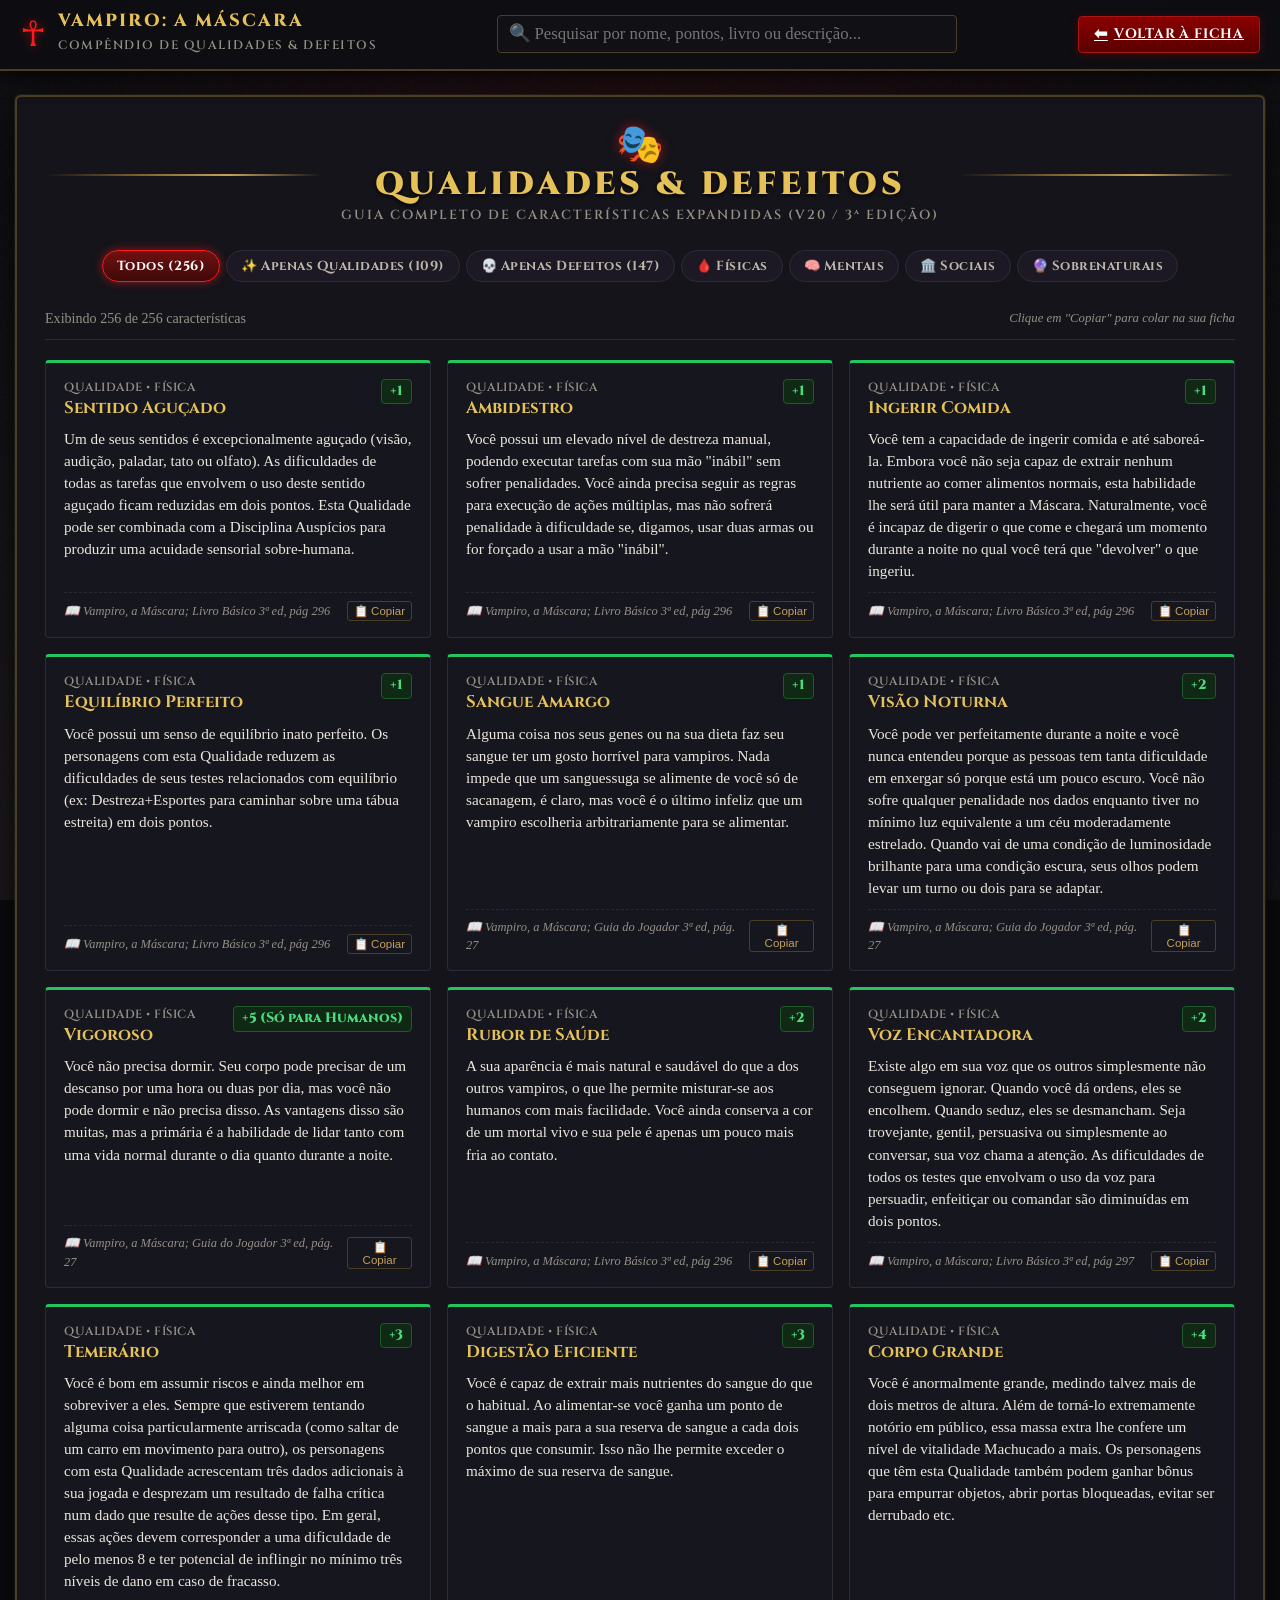
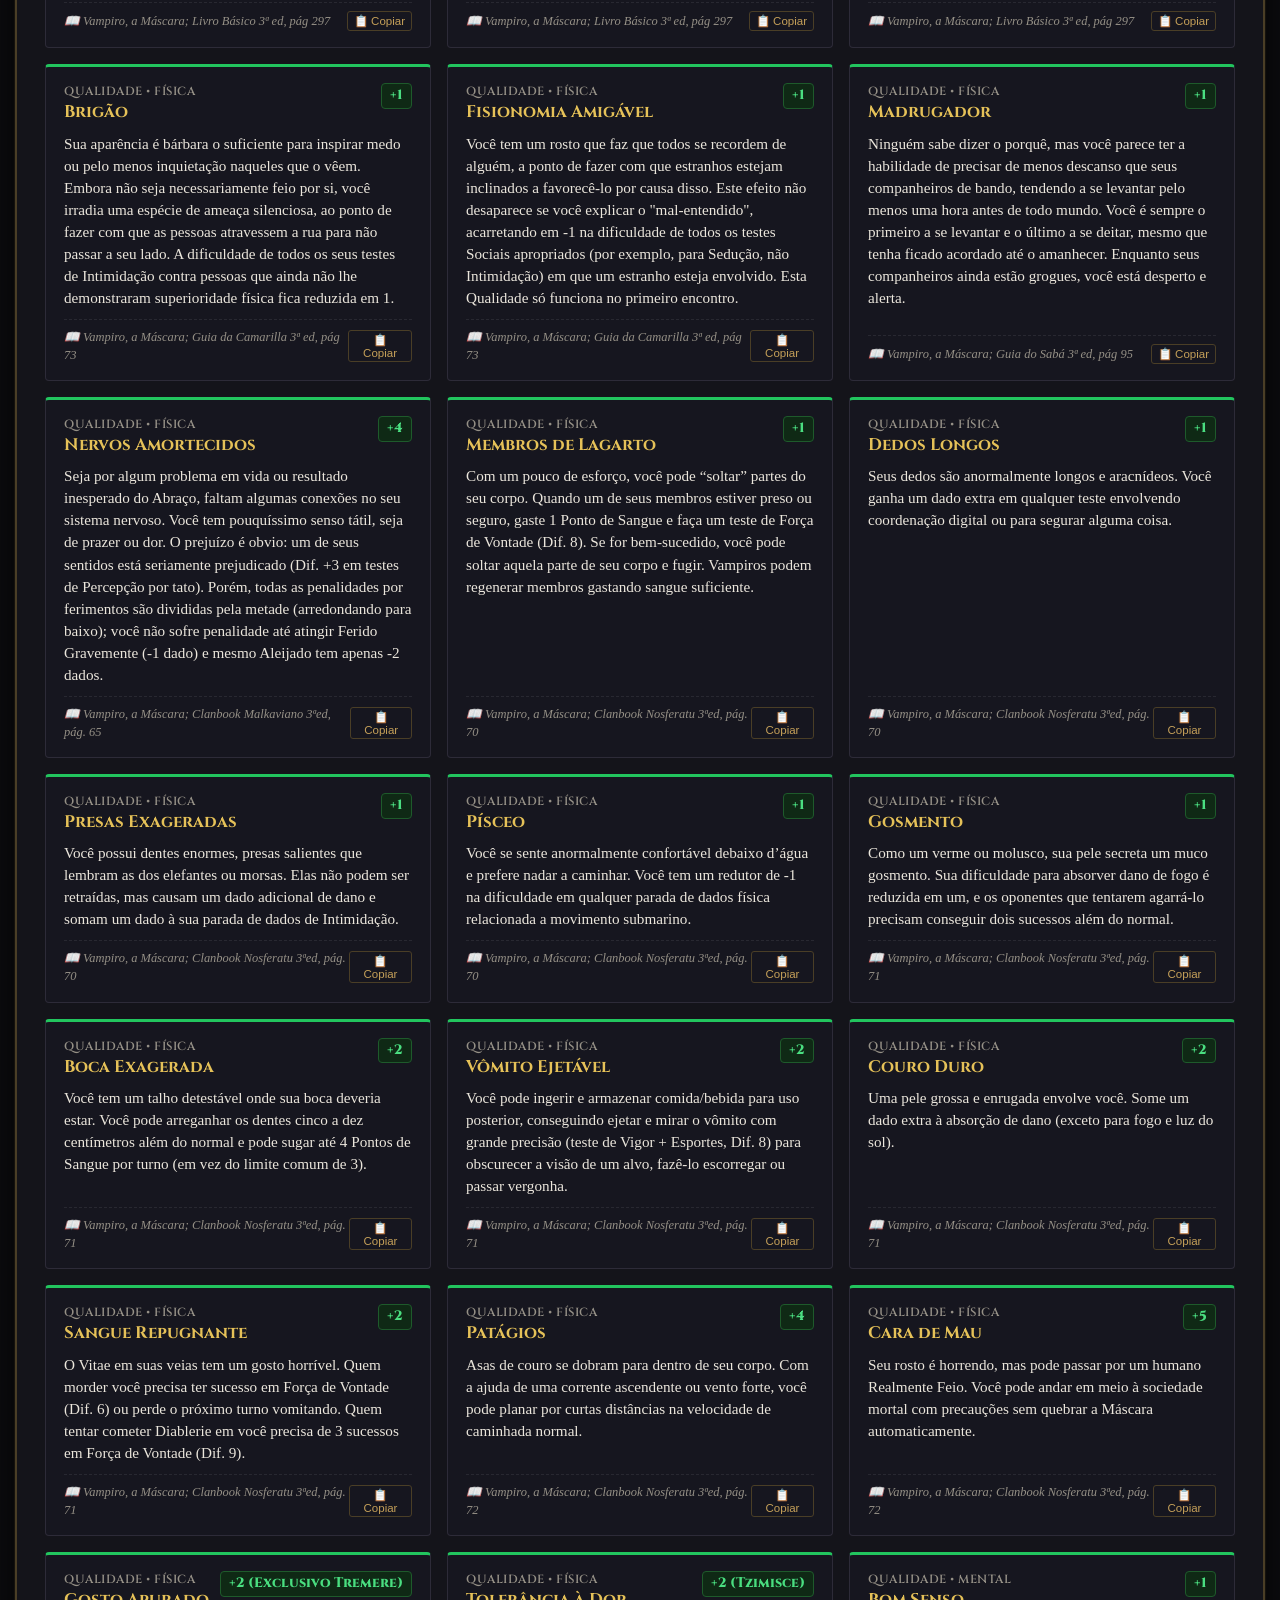
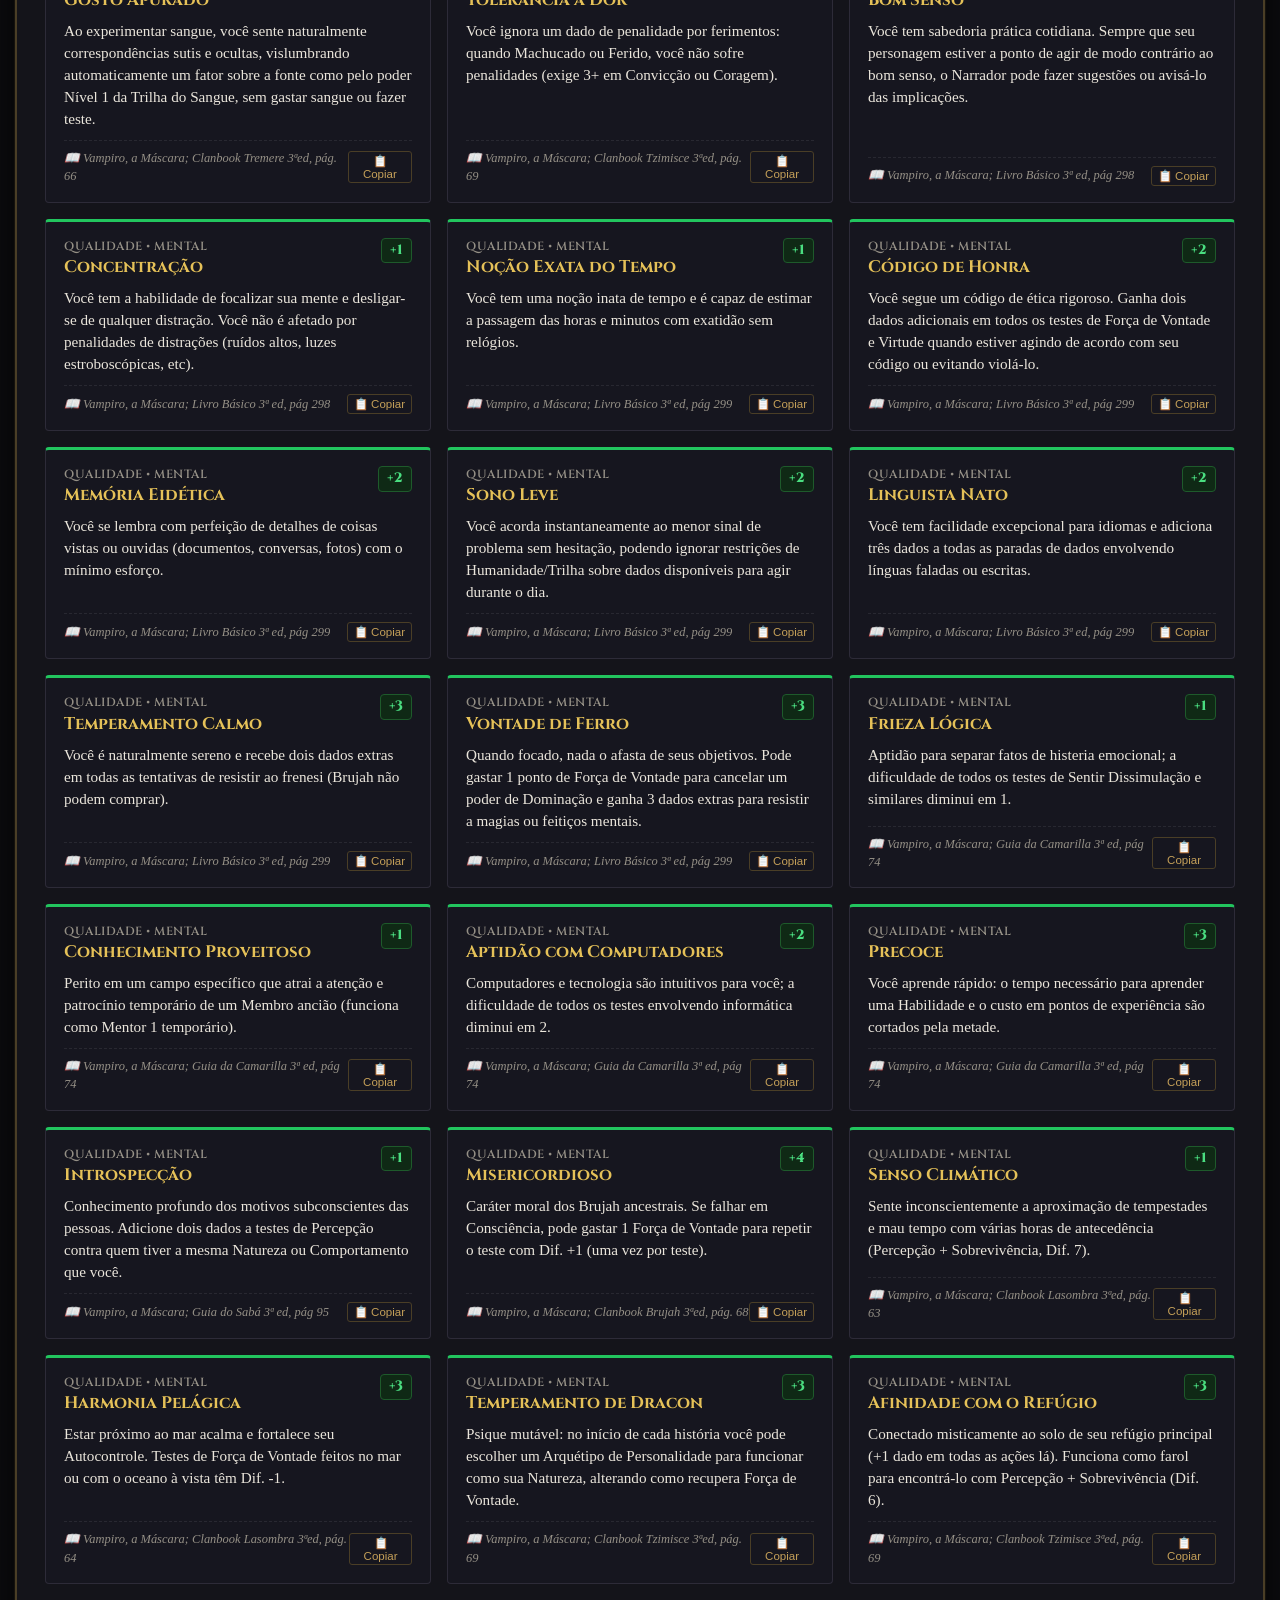
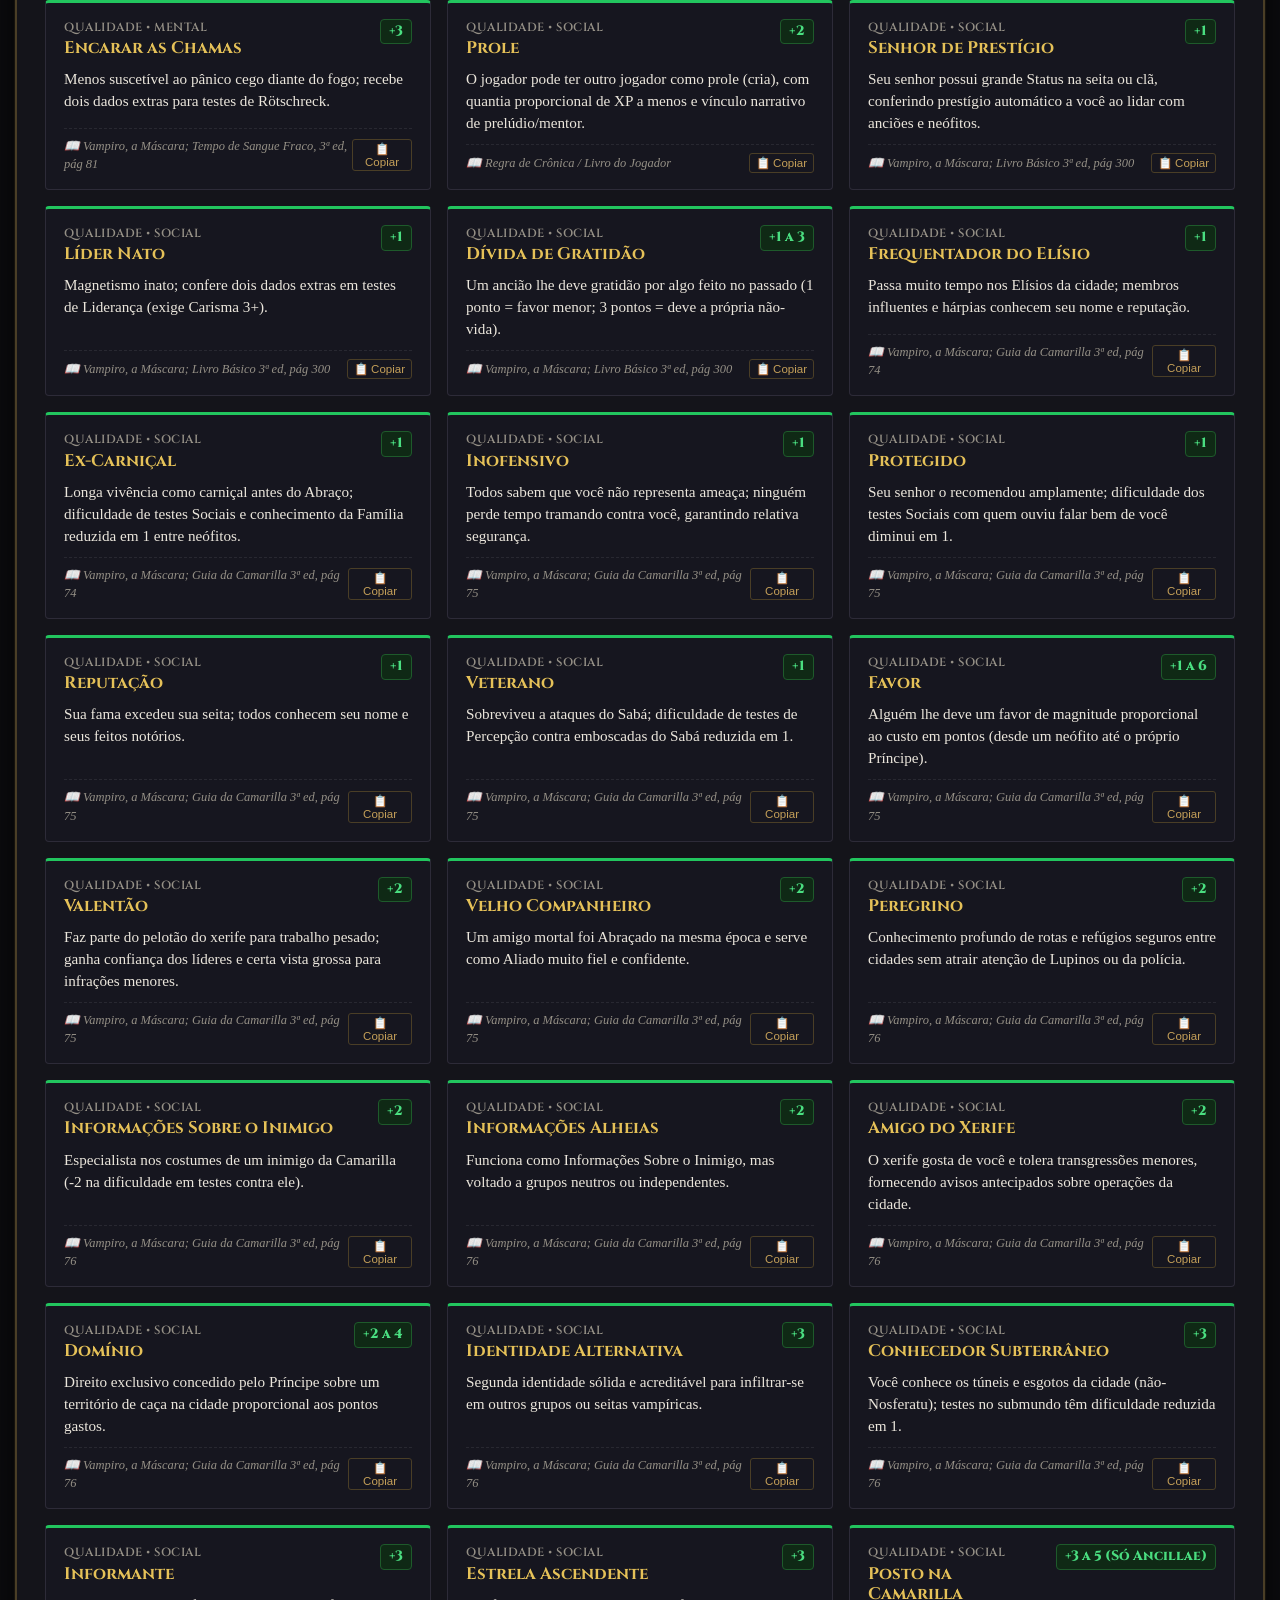
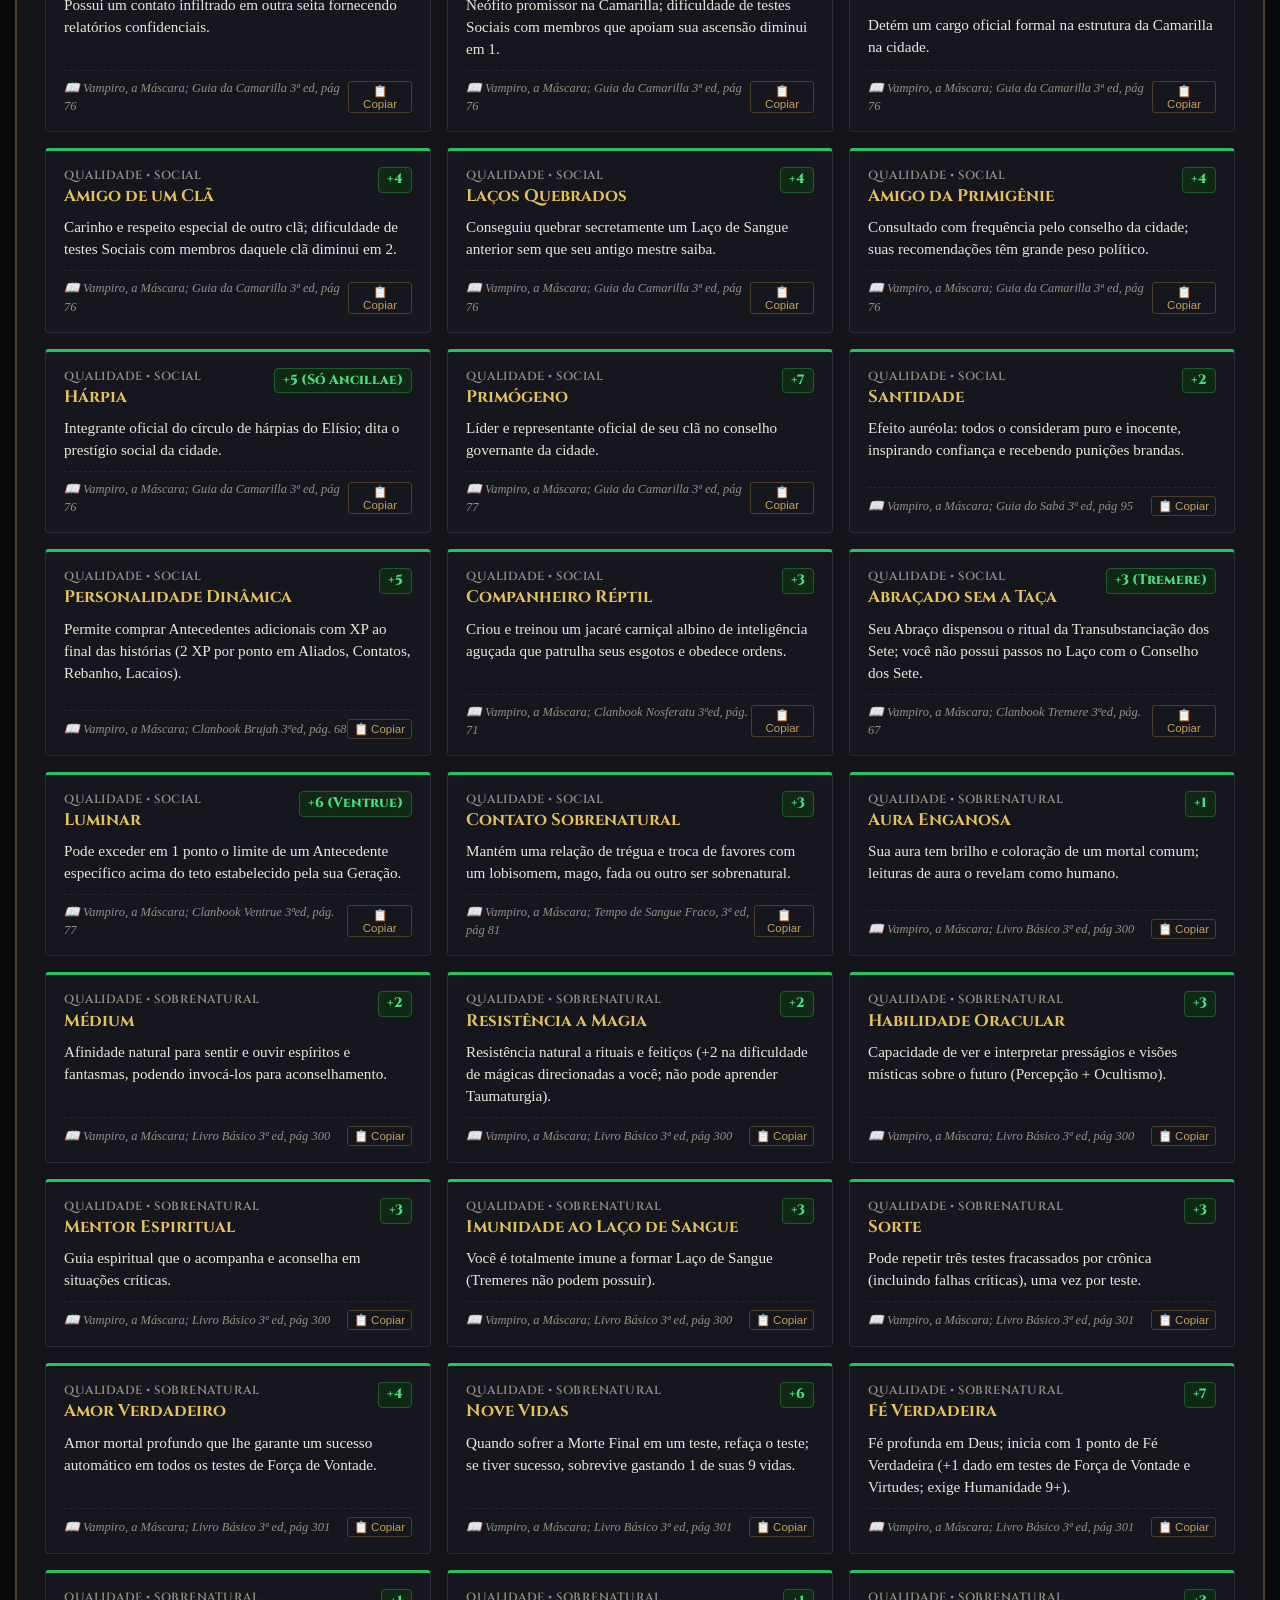
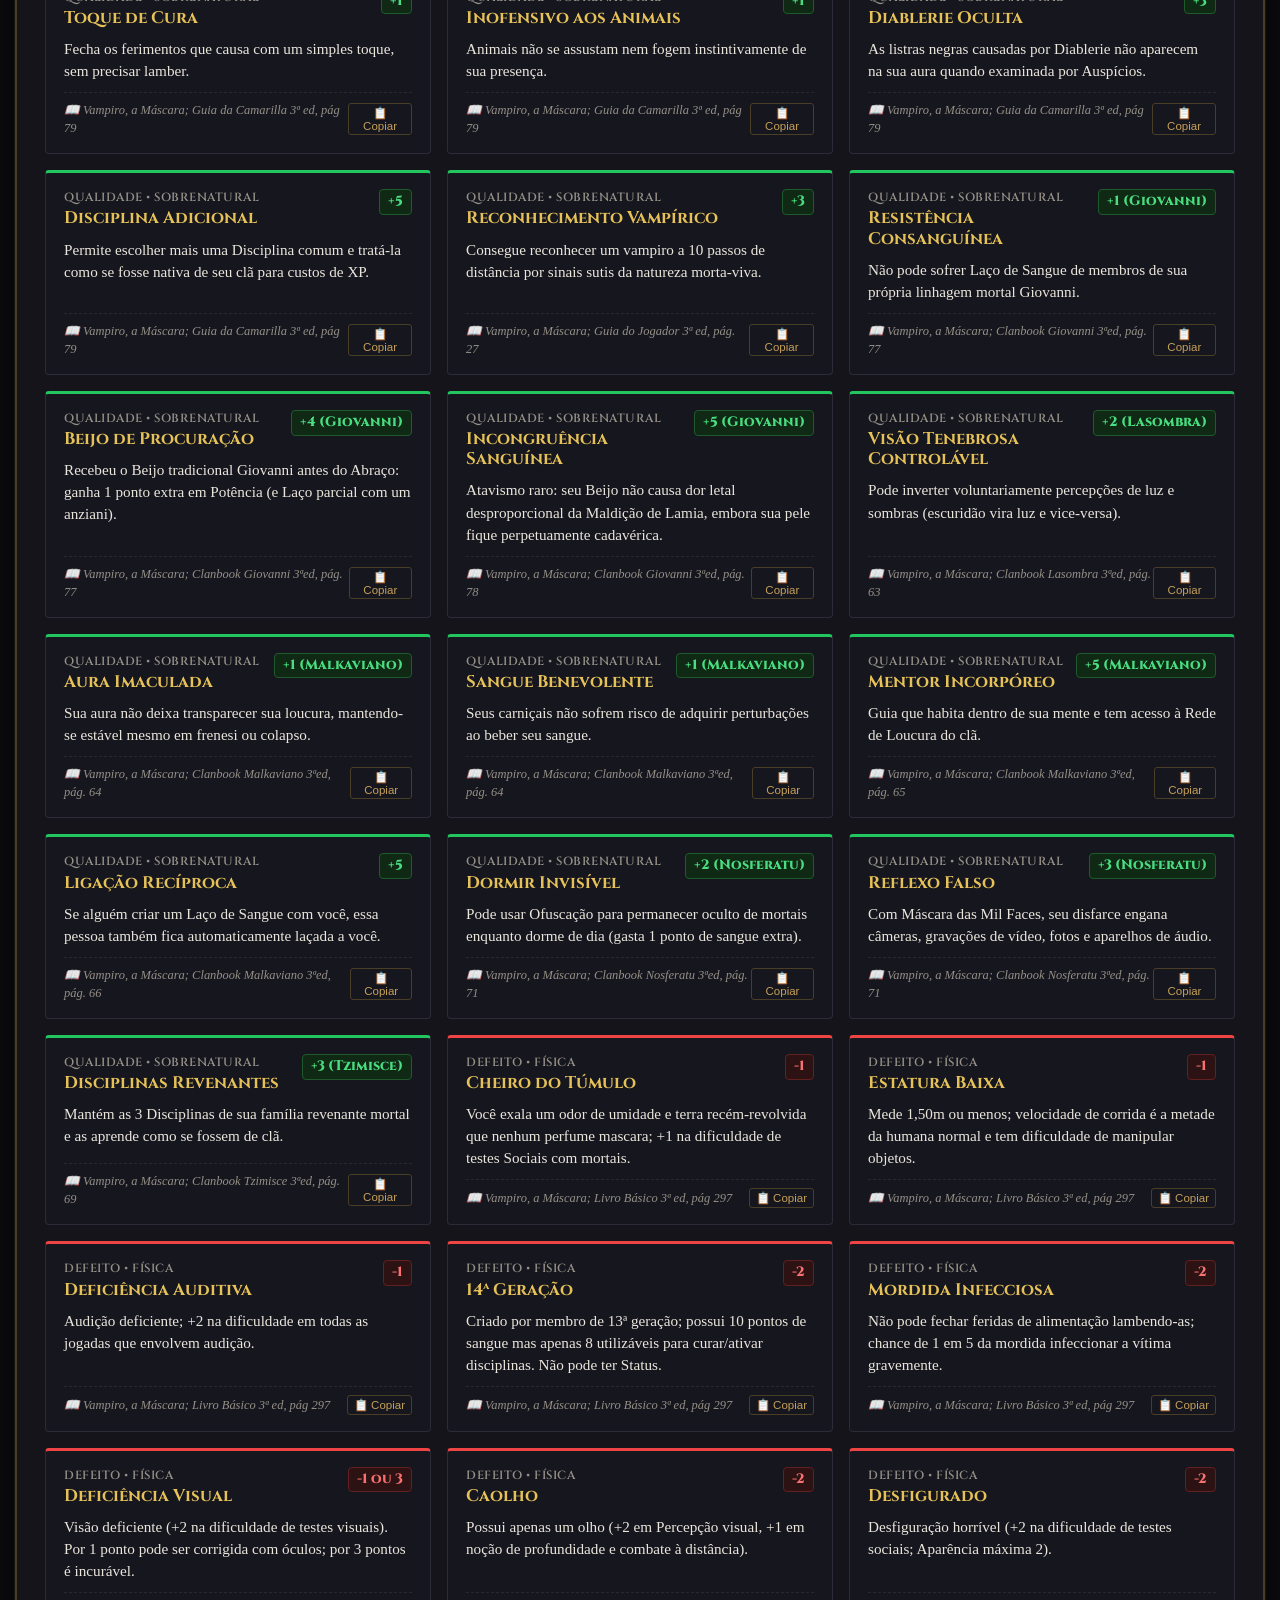
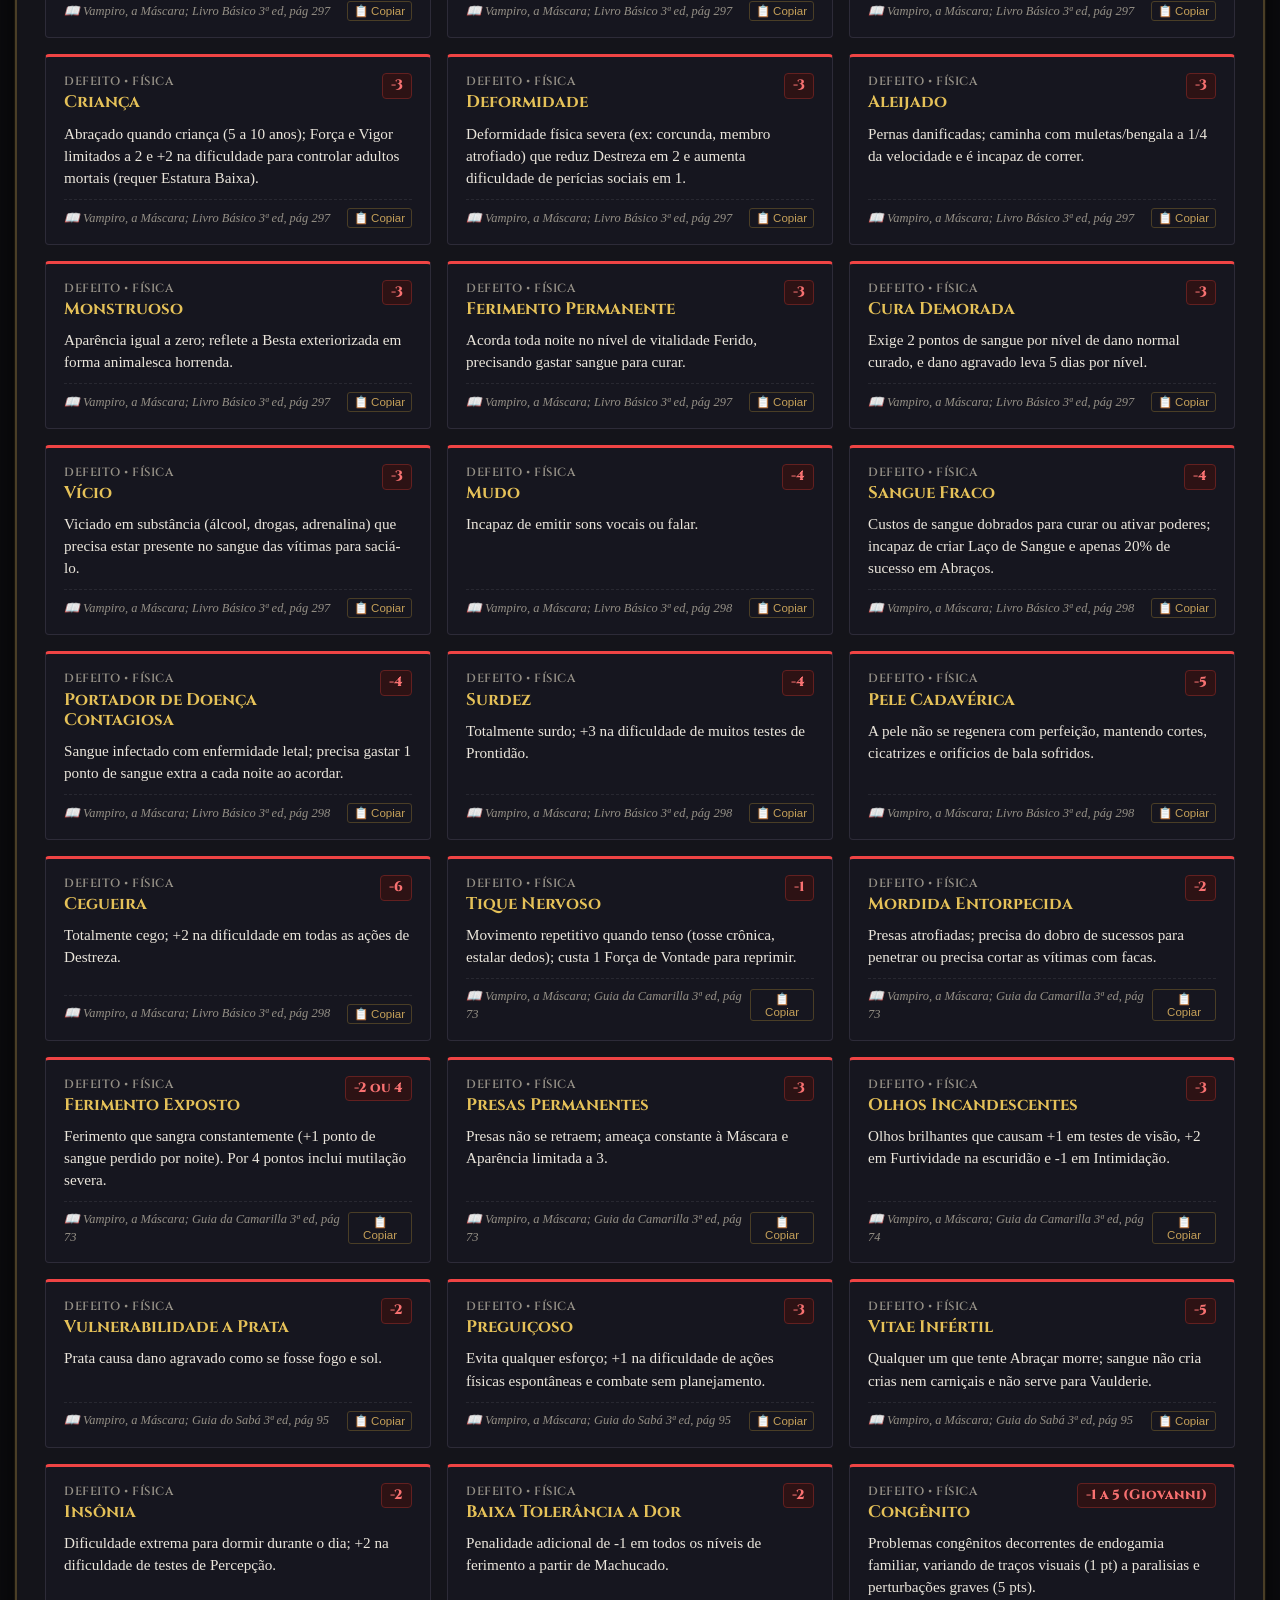
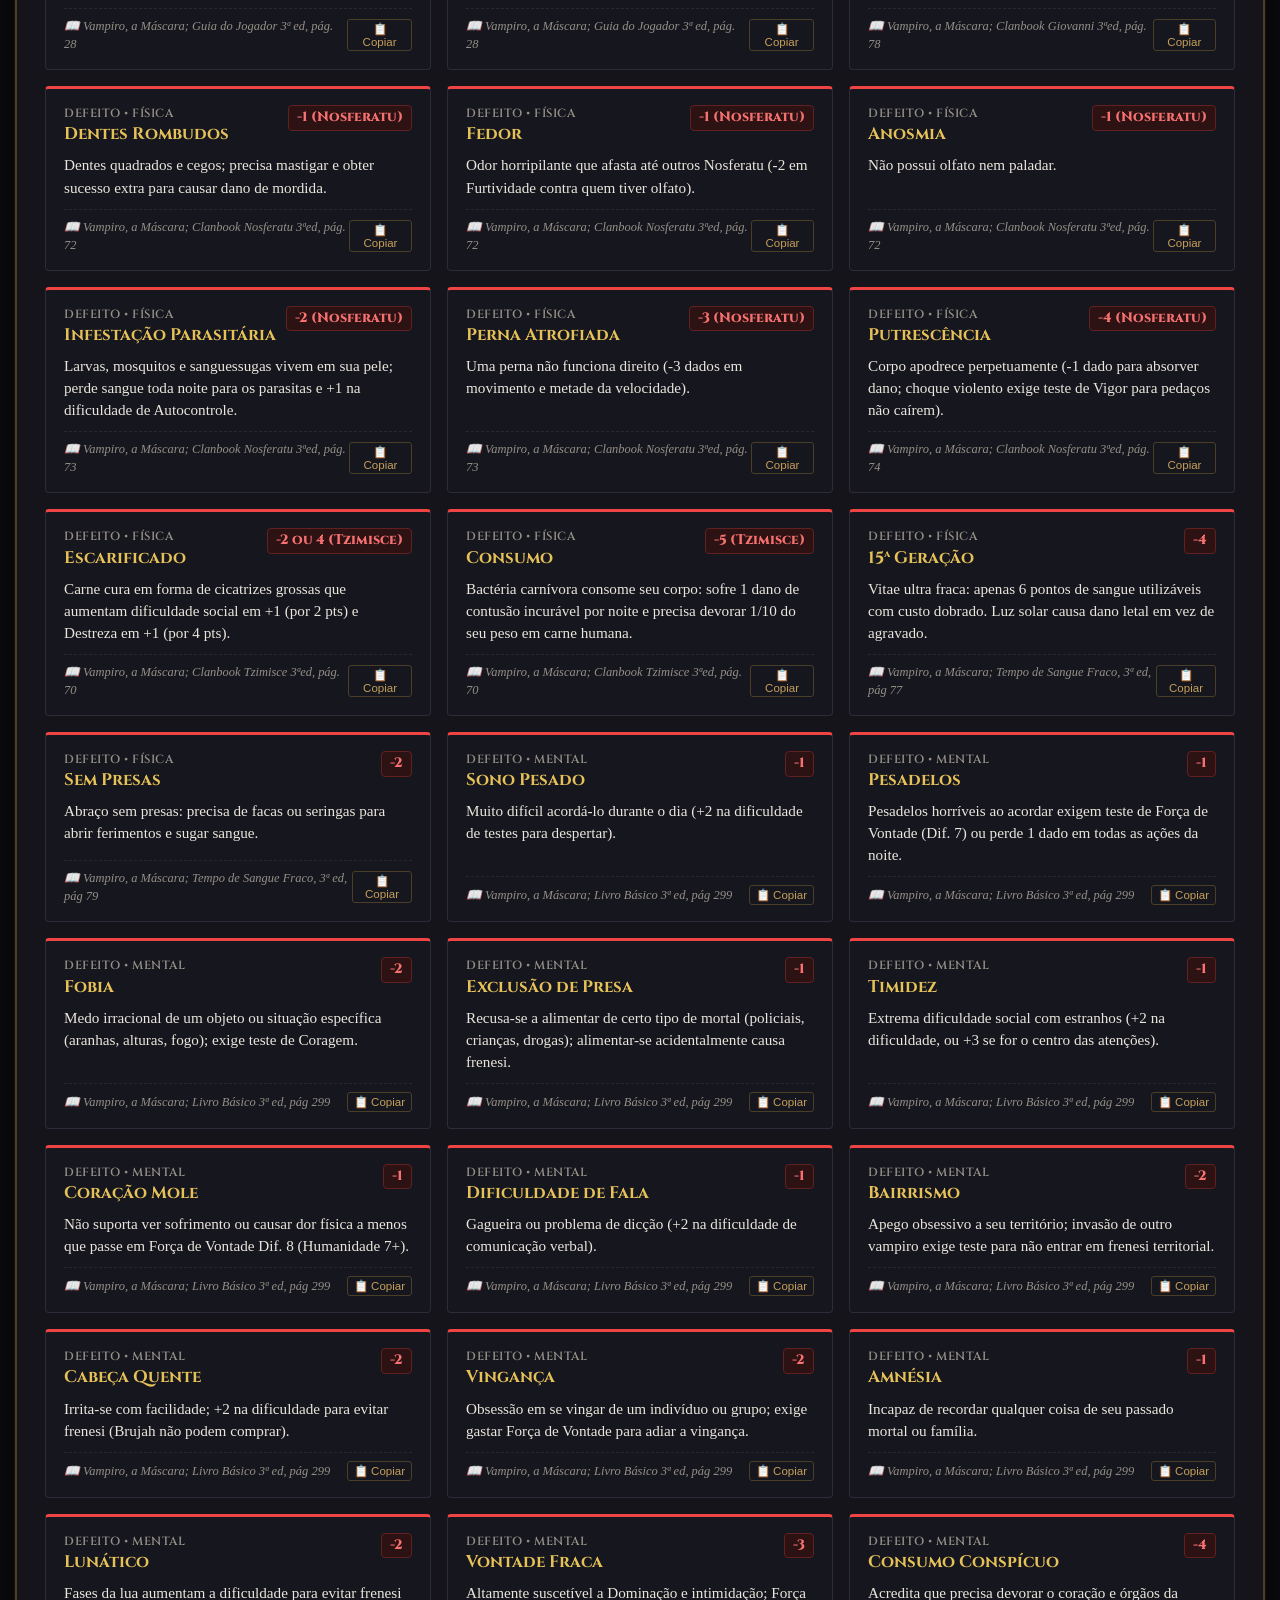
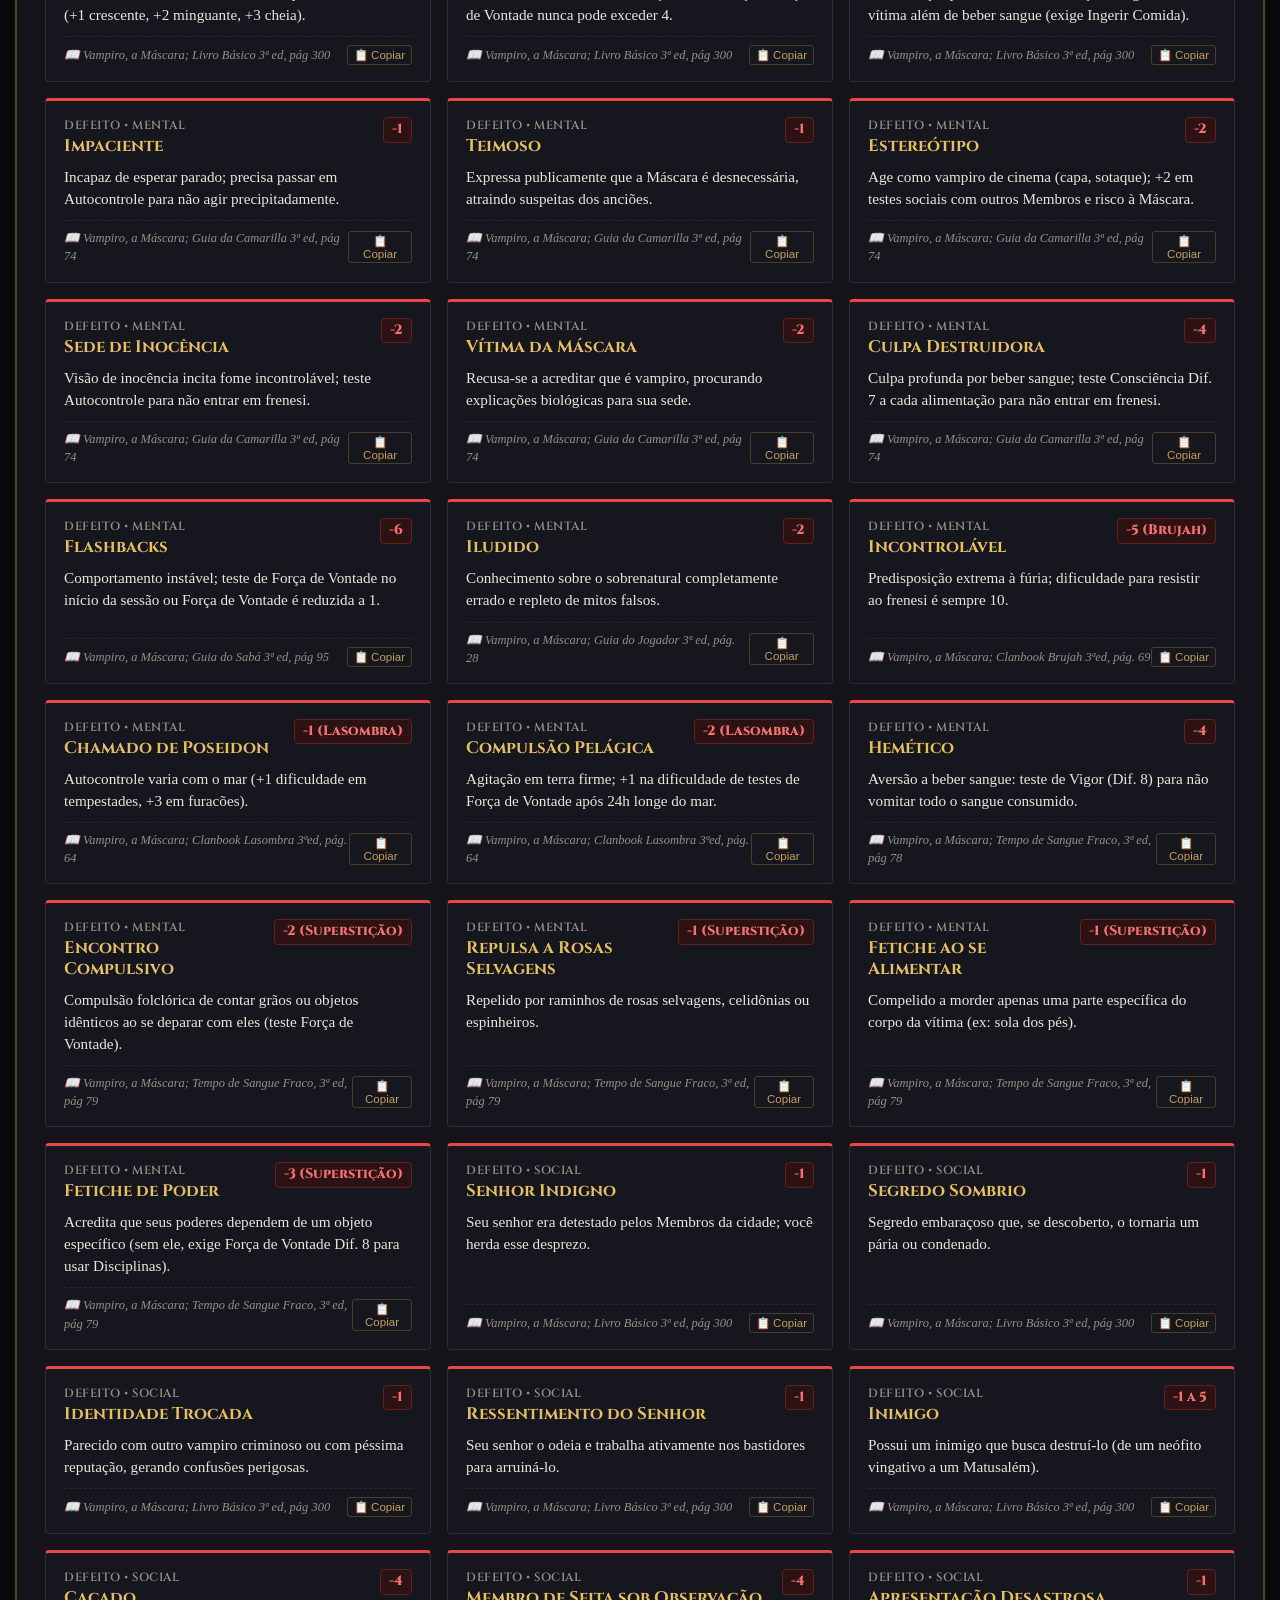
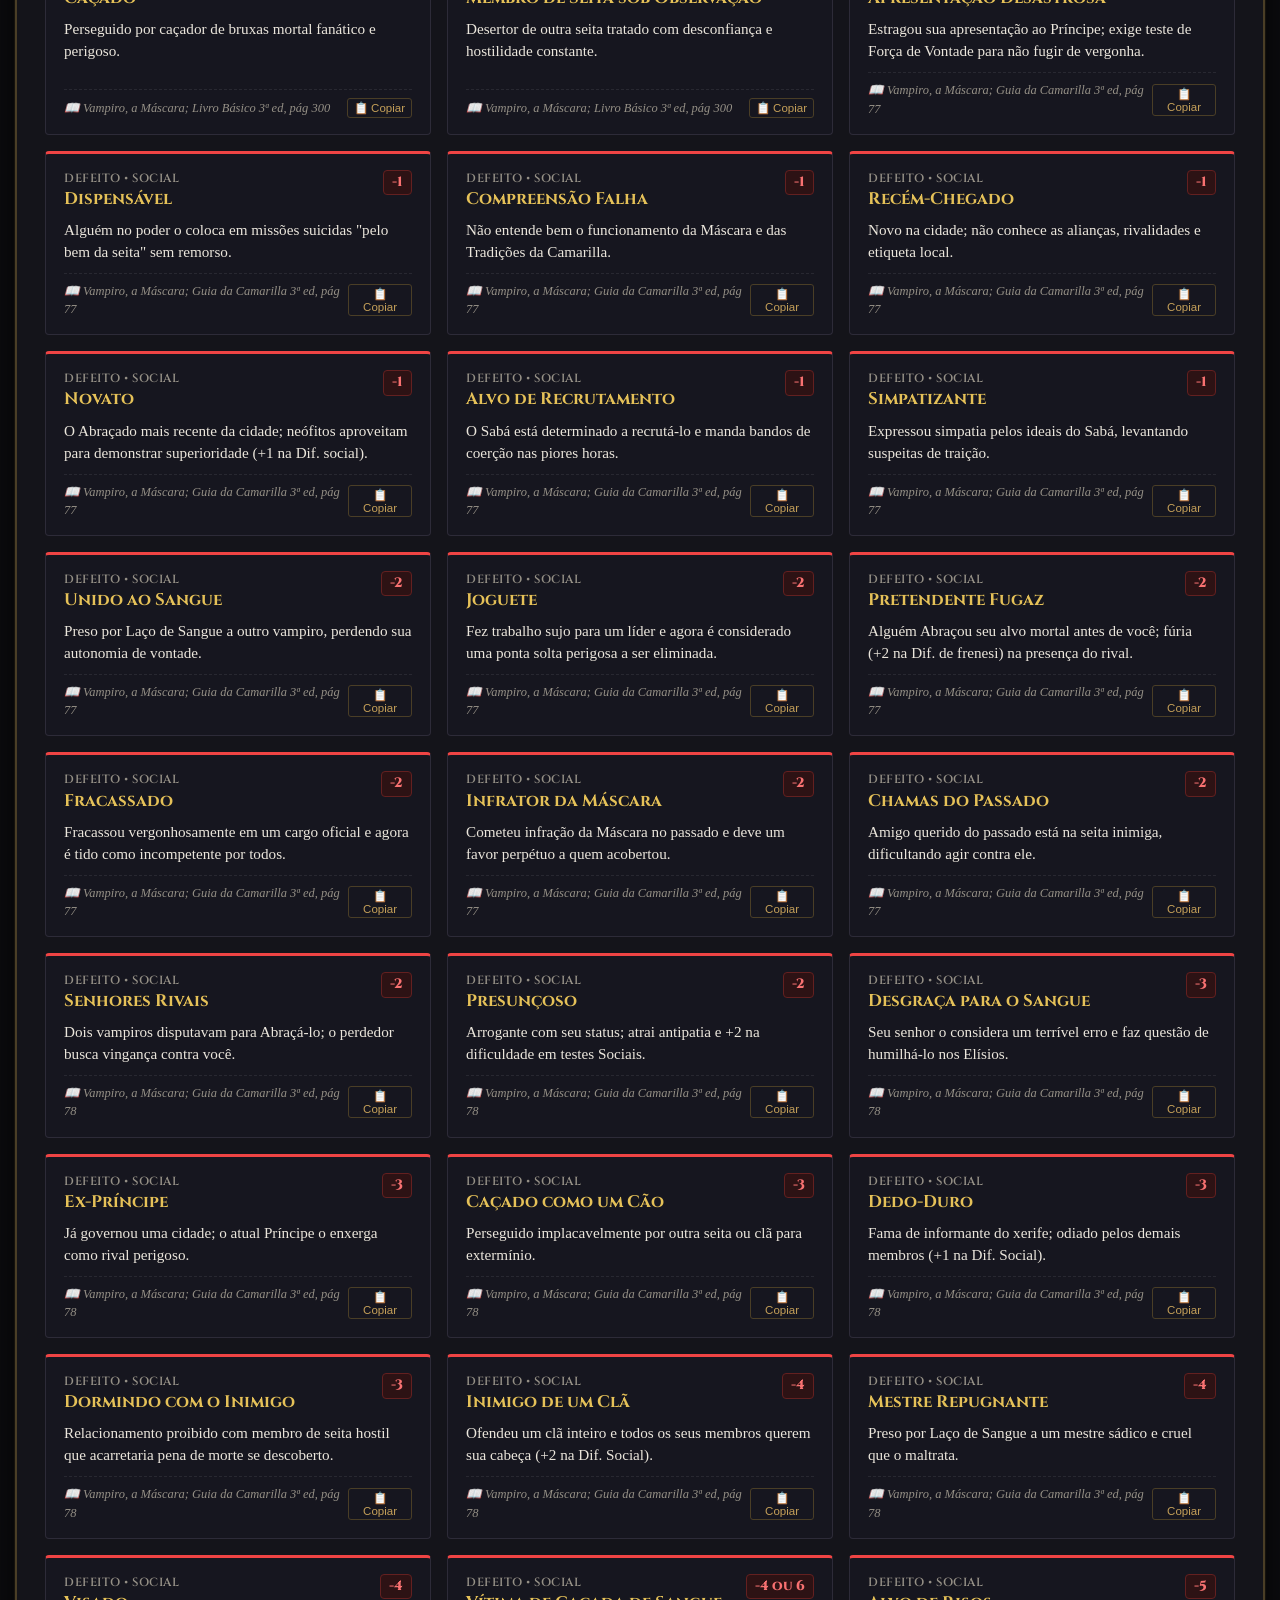
==== qualidades-defeitos.html @ a852420b "qualidade e defeitos adicionado" ====
<!DOCTYPE html>
<html lang="pt-BR">
<head>
  <meta charset="UTF-8">
  <meta name="viewport" content="width=device-width, initial-scale=1.0">
  <title>Qualidades & Defeitos • Vampiro: A Máscara (V20)</title>
  <link rel="preconnect" href="https://fonts.googleapis.com">
  <link rel="preconnect" href="https://fonts.gstatic.com" crossorigin>
  <link href="https://fonts.googleapis.com/css2?family=Cinzel:wght@500;700;800;900&family=Crimson+Text:ital,wght@0,400;0,600;0,700;1,400;1,600&display=swap" rel="stylesheet">
  <link rel="stylesheet" href="styles.css">
  <style>
    .mf-page-header {
      text-align: center;
      margin-bottom: 24px;
    }
    .mf-nav-bar {
      position: sticky;
      top: 0;
      z-index: 100;
      background: rgba(14, 14, 18, 0.95);
      backdrop-filter: blur(8px);
      border-bottom: 2px solid var(--border-accent);
      box-shadow: 0 4px 20px rgba(0, 0, 0, 0.8);
      padding: 12px 20px;
      display: flex;
      flex-wrap: wrap;
      align-items: center;
      justify-content: space-between;
      gap: 12px;
    }
    .mf-brand {
      display: flex;
      align-items: center;
      gap: 12px;
      text-decoration: none;
    }
    .mf-search-box {
      flex: 1;
      max-width: 460px;
      position: relative;
    }
    .mf-search-input {
      width: 100%;
      background: var(--bg-input);
      border: 1.5px solid var(--border-accent);
      border-radius: var(--radius-sm);
      color: var(--text-primary);
      font-family: var(--font-body);
      font-size: 1.05rem;
      padding: 8px 14px 8px 36px;
      outline: none;
      transition: all 0.2s ease;
      box-sizing: border-box;
    }
    .mf-search-input:focus {
      border-color: var(--gold-bright);
      box-shadow: 0 0 12px var(--gold-glow);
    }
    .mf-search-icon {
      position: absolute;
      left: 12px;
      top: 50%;
      transform: translateY(-50%);
      font-size: 1.1rem;
      pointer-events: none;
      opacity: 0.6;
    }
    .mf-filter-pills {
      display: flex;
      flex-wrap: wrap;
      gap: 6px;
      justify-content: center;
      margin: 18px 0 26px 0;
    }
    .mf-pill {
      background: #1c1824;
      color: var(--text-secondary);
      border: 1px solid var(--border-subtle);
      border-radius: 20px;
      padding: 6px 14px;
      font-family: var(--font-header);
      font-size: 0.82rem;
      font-weight: 700;
      letter-spacing: 0.5px;
      cursor: pointer;
      transition: all 0.2s ease;
      user-select: none;
    }
    .mf-pill:hover {
      color: var(--gold-bright);
      border-color: var(--gold-base);
      background: #272333;
    }
    .mf-pill.active {
      background: linear-gradient(180deg, #701111 0%, #400808 100%);
      color: #ffffff;
      border-color: var(--crimson-bright);
      box-shadow: 0 0 10px var(--crimson-glow);
    }
    .mf-stats-bar {
      display: flex;
      justify-content: space-between;
      align-items: center;
      font-size: 0.88rem;
      color: var(--text-muted);
      border-bottom: 1px solid var(--border-subtle);
      padding-bottom: 10px;
      margin-bottom: 20px;
    }
    .mf-grid {
      display: grid;
      grid-template-columns: repeat(auto-fill, minmax(360px, 1fr));
      gap: 16px;
      margin-bottom: 40px;
    }
    .mf-card {
      background: var(--bg-card-alt);
      border: 1px solid var(--border-subtle);
      border-radius: var(--radius-sm);
      padding: 16px 18px;
      display: flex;
      flex-direction: column;
      gap: 10px;
      transition: all 0.2s ease;
      position: relative;
    }
    .mf-card:hover {
      border-color: var(--gold-base);
      box-shadow: 0 6px 18px rgba(0, 0, 0, 0.5), 0 0 8px rgba(197, 160, 89, 0.2);
      transform: translateY(-2px);
    }
    .mf-card.type-qualidade {
      border-top: 3px solid #22c55e;
    }
    .mf-card.type-defeito {
      border-top: 3px solid #ef4444;
    }
    .mf-card-top {
      display: flex;
      justify-content: space-between;
      align-items: flex-start;
      gap: 10px;
    }
    .mf-card-title-group {
      display: flex;
      flex-direction: column;
      gap: 2px;
    }
    .mf-card-title {
      font-family: var(--font-header);
      font-size: 1.05rem;
      font-weight: 700;
      color: var(--gold-bright);
      line-height: 1.2;
    }
    .mf-card-category-tag {
      font-size: 0.74rem;
      font-family: var(--font-header);
      font-weight: 600;
      letter-spacing: 0.5px;
      color: var(--text-muted);
      text-transform: uppercase;
    }
    .mf-card-points {
      padding: 2px 8px;
      border-radius: 4px;
      font-family: var(--font-header);
      font-size: 0.85rem;
      font-weight: 800;
      white-space: nowrap;
      flex-shrink: 0;
    }
    .mf-card.type-qualidade .mf-card-points {
      background: #0f2915;
      color: #4ade80;
      border: 1px solid #1e5a2b;
    }
    .mf-card.type-defeito .mf-card-points {
      background: #2d1214;
      color: #f87171;
      border: 1px solid #632020;
    }
    .mf-card-desc {
      font-size: 0.95rem;
      color: var(--text-primary);
      line-height: 1.45;
      flex: 1;
    }
    .mf-card-source {
      font-size: 0.78rem;
      color: var(--text-muted);
      font-style: italic;
      border-top: 1px dashed rgba(255, 255, 255, 0.08);
      padding-top: 8px;
      display: flex;
      justify-content: space-between;
      align-items: center;
    }
    .btn-copy-mf {
      background: transparent;
      color: var(--gold-base);
      border: 1px solid var(--border-accent);
      border-radius: 3px;
      padding: 2px 6px;
      font-size: 0.72rem;
      cursor: pointer;
      transition: all 0.2s;
    }
    .btn-copy-mf:hover {
      background: var(--gold-base);
      color: #000;
    }
    .mf-no-results {
      text-align: center;
      padding: 40px;
      color: var(--text-muted);
      font-size: 1.1rem;
      grid-column: 1 / -1;
    }
    @media (max-width: 600px) {
      .mf-grid { grid-template-columns: 1fr; }
      .mf-nav-bar { flex-direction: column; align-items: stretch; }
      .mf-search-box { max-width: 100%; }
    }
  </style>
</head>
<body>

  <!-- BARRA DE NAVEGAÇÃO -->
  <nav class="mf-nav-bar">
    <a href="index.html" class="mf-brand" title="Voltar à Ficha de Personagem">
      <span class="ankh-symbol">☥</span>
      <div class="brand-text">
        <h1 style="font-size: 1.1rem; margin: 0;">VAMPIRO: A MÁSCARA</h1>
        <span class="edition-badge">Compêndio de Qualidades & Defeitos</span>
      </div>
    </a>

    <div class="mf-search-box">
      <span class="mf-search-icon">🔍</span>
      <input type="text" id="mf-search-input" class="mf-search-input" placeholder="Pesquisar por nome, pontos, livro ou descrição..." aria-label="Pesquisar qualidades e defeitos">
    </div>

    <div>
      <a href="index.html" class="btn btn-primary" title="Voltar para a ficha">
        <span class="btn-icon">⬅</span> Voltar à Ficha
      </a>
    </div>
  </nav>

  <div class="sheet-viewport" style="margin-top: 24px;">
    <div class="sheet-card" style="padding: 28px;">

      <div class="gothic-header-ornament">
        <div class="ornament-line"></div>
        <div class="ornament-center">
          <span class="gothic-ankh">🎭</span>
          <h2>QUALIDADES & DEFEITOS</h2>
          <span class="sheet-subtitle">GUIA COMPLETO DE CARACTERÍSTICAS EXPANDIDAS (V20 / 3ª EDIÇÃO)</span>
        </div>
        <div class="ornament-line"></div>
      </div>

      <!-- FILTROS POR TIPO E CATEGORIA -->
      <div class="mf-filter-pills" id="filter-pills-container">
        <button type="button" class="mf-pill active" data-filter="all">Todos (<span id="count-all">0</span>)</button>
        <button type="button" class="mf-pill" data-filter="qualidade">✨ Apenas Qualidades (<span id="count-qualidades">0</span>)</button>
        <button type="button" class="mf-pill" data-filter="defeito">💀 Apenas Defeitos (<span id="count-defeitos">0</span>)</button>
        <button type="button" class="mf-pill" data-filter="fisica">🩸 Físicas</button>
        <button type="button" class="mf-pill" data-filter="mental">🧠 Mentais</button>
        <button type="button" class="mf-pill" data-filter="social">🏛️ Sociais</button>
        <button type="button" class="mf-pill" data-filter="sobrenatural">🔮 Sobrenaturais</button>
      </div>

      <div class="mf-stats-bar">
        <span id="results-count-display">Exibindo todas as características</span>
        <span style="font-size: 0.8rem; font-style: italic;">Clique em "Copiar" para colar na sua ficha</span>
      </div>

      <!-- GRID DE CARDS -->
      <div class="mf-grid" id="mf-cards-grid">
        <!-- Itens inseridos dinamicamente pelo JavaScript com base no texto completo fornecido -->
      </div>

    </div>
  </div>

  <script src="qualidades-defeitos-data.js"></script>
  <script>
    // Inicialização e renderização dinâmica
    const grid = document.getElementById('mf-cards-grid');
    const searchInput = document.getElementById('mf-search-input');
    const pills = document.querySelectorAll('.mf-pill');
    const resultsCountDisplay = document.getElementById('results-count-display');

    let currentFilter = 'all';
    let searchQuery = '';

    // Contadores
    document.getElementById('count-all').textContent = MERITS_FLAWS_DATA.length;
    document.getElementById('count-qualidades').textContent = MERITS_FLAWS_DATA.filter(i => i.type === 'qualidade').length;
    document.getElementById('count-defeitos').textContent = MERITS_FLAWS_DATA.filter(i => i.type === 'defeito').length;

    function renderCards() {
      grid.innerHTML = '';
      const q = searchQuery.toLowerCase().trim();

      const filtered = MERITS_FLAWS_DATA.filter(item => {
        // Filtro por categoria / tipo
        if (currentFilter === 'qualidade' && item.type !== 'qualidade') return false;
        if (currentFilter === 'defeito' && item.type !== 'defeito') return false;
        if (currentFilter === 'fisica' && item.category !== 'fisica') return false;
        if (currentFilter === 'mental' && item.category !== 'mental') return false;
        if (currentFilter === 'social' && item.category !== 'social') return false;
        if (currentFilter === 'sobrenatural' && item.category !== 'sobrenatural') return false;

        // Filtro por texto
        if (q) {
          const matchText = `${item.name} ${item.points} ${item.category} ${item.type} ${item.desc} ${item.source}`.toLowerCase();
          if (!matchText.includes(q)) return false;
        }

        return true;
      });

      resultsCountDisplay.textContent = `Exibindo ${filtered.length} de ${MERITS_FLAWS_DATA.length} características`;

      if (filtered.length === 0) {
        grid.innerHTML = `<div class="mf-no-results">Nenhuma qualidade ou defeito encontrado para "<strong>${searchQuery}</strong>".</div>`;
        return;
      }

      filtered.forEach(item => {
        const card = document.createElement('div');
        card.className = `mf-card type-${item.type}`;

        const categoryLabel = {
          fisica: 'Física',
          mental: 'Mental',
          social: 'Social',
          sobrenatural: 'Sobrenatural'
        }[item.category] || item.category;

        const typeLabel = item.type === 'qualidade' ? 'Qualidade' : 'Defeito';
        const pointsBadge = item.type === 'qualidade' ? `+${item.points}` : `-${item.points}`;

        card.innerHTML = `
          <div class="mf-card-top">
            <div class="mf-card-title-group">
              <span class="mf-card-category-tag">${typeLabel} • ${categoryLabel}</span>
              <h3 class="mf-card-title">${item.name}</h3>
            </div>
            <span class="mf-card-points">${pointsBadge}</span>
          </div>
          <p class="mf-card-desc">${item.desc}</p>
          <div class="mf-card-source">
            <span>📖 ${item.source}</span>
            <button type="button" class="btn-copy-mf" title="Copiar para a área de transferência">📋 Copiar</button>
          </div>
        `;

        const copyBtn = card.querySelector('.btn-copy-mf');
        copyBtn.addEventListener('click', () => {
          const textToCopy = `${item.name} (${pointsBadge} pts): ${item.desc} [${item.source}]`;
          navigator.clipboard.writeText(textToCopy).then(() => {
            copyBtn.textContent = '✓ Copiado!';
            copyBtn.style.color = '#55ff55';
            setTimeout(() => {
              copyBtn.textContent = '📋 Copiar';
              copyBtn.style.color = '';
            }, 2000);
          });
        });

        grid.appendChild(card);
      });
    }

    searchInput.addEventListener('input', (e) => {
      searchQuery = e.target.value;
      renderCards();
    });

    pills.forEach(pill => {
      pill.addEventListener('click', () => {
        pills.forEach(p => p.classList.remove('active'));
        pill.classList.add('active');
        currentFilter = pill.getAttribute('data-filter');
        renderCards();
      });
    });

    // Render inicial
    renderCards();
  </script>
</body>
</html>
---- styles.css ----
/* ==========================================================================
   FICHA DE PERSONAGEM - VAMPIRO: A MÁSCARA (V20)
   Layout Padrão Oficial 3 Colunas + Ruído de Fundo Micro-Fino + Imã + Redimensionamento
   ========================================================================== */

:root {
  --bg-app: #0c0c0f;
  --bg-sheet: #14141a;
  --bg-card: #1a1a23;
  --bg-card-alt: #16161f;
  --bg-input: #101015;
  --bg-input-focus: #181822;

  --crimson-dark: #500808;
  --crimson-base: #8b0000;
  --crimson-bright: #ff1a1a;
  --crimson-glow: rgba(255, 26, 26, 0.55);
  --crimson-cable: #ff2b2b;
  
  --gold-dark: #7a602c;
  --gold-base: #c5a059;
  --gold-bright: #e5c158;
  --gold-glow: rgba(197, 160, 89, 0.35);

  --text-primary: #ebe6dc;
  --text-secondary: #beb8ab;
  --text-muted: #959086;

  --border-subtle: #2d2b38;
  --border-accent: #4a3e26;
  --border-crimson: #631212;

  --font-header: 'Cinzel', 'Times New Roman', Georgia, serif;
  --font-body: 'Crimson Pro', Georgia, Garamond, serif;

  --shadow-sheet: 0 10px 35px rgba(0, 0, 0, 0.8), 0 0 1px 1px rgba(197, 160, 89, 0.15);
  --shadow-dock: 0 -5px 25px rgba(0, 0, 0, 0.85), 0 0 15px rgba(255, 26, 26, 0.3);
  --radius-sm: 4px;
  --radius-md: 6px;
}

*, *::before, *::after {
  box-sizing: border-box;
  margin: 0;
  padding: 0;
}

.hidden {
  display: none !important;
}

body {
  background-color: #0c0c0f;
  background-image: 
    radial-gradient(circle at 50% 0%, rgba(139, 0, 0, 0.15) 0%, transparent 60%),
    radial-gradient(circle at 10% 90%, rgba(197, 160, 89, 0.05) 0%, transparent 40%),
    linear-gradient(180deg, #09090c 0%, #0e0e13 100%);
  background-attachment: fixed;
  color: var(--text-primary);
  font-family: var(--font-body);
  font-size: 17.5px;
  line-height: 1.45;
  min-height: 100vh;
  -webkit-font-smoothing: antialiased;
  position: relative;
}

/* RUÍDO MICRO-FINO DE FUNDO (ULTRA-FINE GRAIN - VISIBILIDADE AUMENTADA) */
body::before {
  content: "";
  position: fixed;
  top: 0;
  left: 0;
  width: 100vw;
  height: 100vh;
  pointer-events: none;
  z-index: 1;
  opacity: var(--noise-opacity, 0.072);
  background-size: 120px 120px;
  background-repeat: repeat;
  background-image: url("data:image/svg+xml,%3Csvg viewBox='0 0 200 200' xmlns='http://www.w3.org/2000/svg'%3E%3Cfilter id='fineNoise'%3E%3CfeTurbulence type='fractalNoise' baseFrequency='2.4' numOctaves='4' stitchTiles='stitch'/%3E%3C/filter%3E%3Crect width='100%25' height='100%25' filter='url(%23fineNoise)'/%3E%3C/svg%3E");
}

/* OVERLAY SVG */
.blood-web-overlay {
  position: fixed;
  top: 0;
  left: 0;
  width: 100vw;
  height: 100vh;
  pointer-events: none;
  z-index: 90;
  overflow: visible;
}

.blood-cable-path-glow {
  fill: none;
  stroke: var(--crimson-bright);
  stroke-width: 5px;
  stroke-linecap: round;
  filter: drop-shadow(0 0 8px var(--crimson-glow)) drop-shadow(0 0 15px var(--crimson-glow));
  opacity: 0.85;
}

.blood-cable-path-main {
  fill: none;
  stroke: var(--crimson-cable);
  stroke-width: 3.5px;
  stroke-linecap: round;
}

.blood-cable-path-core {
  fill: none;
  stroke: #ffffff;
  stroke-width: 1.2px;
  stroke-linecap: round;
  stroke-dasharray: 6 10;
  animation: cablePulseFlow 1.2s linear infinite;
}

.cable-node-aura {
  fill: rgba(255, 30, 30, 0.22);
  stroke: var(--crimson-bright);
  stroke-width: 1.5px;
  filter: drop-shadow(0 0 6px var(--crimson-glow)) drop-shadow(0 0 12px var(--crimson-glow));
  animation: nodeAuraPulse 1.5s infinite ease-in-out;
  pointer-events: none;
  transform-box: fill-box;
  transform-origin: center;
}

@keyframes nodeAuraPulse {
  0% { transform: scale(0.95); opacity: 0.7; }
  50% { transform: scale(1.35); opacity: 1; filter: drop-shadow(0 0 10px var(--crimson-glow)) drop-shadow(0 0 18px var(--crimson-glow)); }
  100% { transform: scale(0.95); opacity: 0.7; }
}

.cable-connector-joint {
  fill: var(--crimson-bright);
  stroke: #ffffff;
  stroke-width: 1.5px;
  filter: drop-shadow(0 0 6px var(--crimson-glow));
  pointer-events: none;
}

@keyframes cablePulseFlow {
  0% { stroke-dashoffset: 32; }
  100% { stroke-dashoffset: 0; }
}

/* BRILHO DO CARD QUANDO O NÓ CONECTADO ESTIVER OCULTO/MINIMIZADO */
.draggable-card.card-cable-linked-active,
.status-card.card-cable-linked-active,
.trait-category.card-cable-linked-active {
  border-color: var(--crimson-bright) !important;
  box-shadow: 0 0 16px rgba(255, 30, 30, 0.7), 0 0 30px rgba(139, 0, 0, 0.5), inset 0 0 10px rgba(255, 30, 30, 0.3) !important;
  animation: cardCableGlowPulse 1.8s ease-in-out infinite alternate !important;
}

.draggable-card.card-cable-linked-active.is-resizing,
.status-card.card-cable-linked-active.is-resizing,
.trait-category.card-cable-linked-active.is-resizing {
  border-color: var(--crimson-bright) !important;
  box-shadow: 0 15px 35px rgba(0, 0, 0, 0.95), 0 0 25px rgba(255, 30, 30, 0.9), inset 0 0 12px rgba(255, 50, 50, 0.5) !important;
  animation: cardCableGlowPulse 1.2s ease-in-out infinite alternate !important;
}

.draggable-card.card-cable-linked-active .card-resize-handle,
.draggable-card.card-cable-linked-active .card-resize-handle.is-resizing {
  color: var(--crimson-bright) !important;
  opacity: 1 !important;
  text-shadow: 0 0 10px var(--crimson-glow) !important;
  transform: scale(1.3) !important;
}

@keyframes cardCableGlowPulse {
  0% {
    box-shadow: 0 0 12px rgba(255, 30, 30, 0.6), 0 0 24px rgba(139, 0, 0, 0.4), inset 0 0 6px rgba(255, 30, 30, 0.2);
    border-color: var(--crimson-base);
  }
  100% {
    box-shadow: 0 0 22px rgba(255, 50, 50, 0.95), 0 0 45px rgba(255, 26, 26, 0.7), inset 0 0 14px rgba(255, 50, 50, 0.4);
    border-color: #ff5555;
  }
}

/* ABAS DE NAVEGAÇÃO */
.sheet-tabs-nav {
  max-width: 1360px;
  margin: 18px auto 0 auto;
  padding: 0 15px;
  display: flex;
  align-items: center;
  justify-content: center;
  gap: 12px;
  position: relative;
  z-index: 2;
}

.tab-nav-btn {
  background: #191822;
  color: var(--text-secondary);
  border: 1.5px solid var(--border-accent);
  padding: 9px 20px;
  border-radius: var(--radius-sm);
  font-family: var(--font-header);
  font-size: 0.92rem;
  font-weight: 700;
  letter-spacing: 1px;
  cursor: pointer;
  display: flex;
  align-items: center;
  gap: 8px;
  transition: all 0.2s ease;
}

.tab-nav-btn:hover {
  background: #252435;
  color: var(--gold-bright);
  border-color: var(--gold-base);
}

.tab-nav-btn.active {
  background: linear-gradient(180deg, #701111 0%, #400808 100%);
  color: #ffffff;
  border-color: var(--crimson-bright);
  box-shadow: 0 0 12px var(--crimson-glow);
}

.page-container.hidden-page {
  display: none !important;
}

/* TOOLBAR */
.app-toolbar {
  position: sticky;
  top: 0;
  z-index: 100;
  background: rgba(14, 14, 18, 0.95);
  backdrop-filter: blur(8px);
  border-bottom: 2px solid var(--border-accent);
  box-shadow: 0 4px 20px rgba(0, 0, 0, 0.8);
  padding: 12px 22px;
  width: 100%;
  box-sizing: border-box;
}
.toolbar-content {
  max-width: 1400px;
  margin: 0 auto;
  display: flex;
  flex-wrap: wrap;
  align-items: center;
  justify-content: center;
  gap: 15px 25px;
  width: 100%;
  box-sizing: border-box;
}
.toolbar-brand { display: flex; align-items: center; gap: 14px; }
.ankh-symbol { font-size: 2.2rem; color: var(--crimson-bright); text-shadow: 0 0 10px var(--crimson-glow); line-height: 1; }
.brand-text h1 { font-family: var(--font-header); font-size: 1.25rem; font-weight: 800; letter-spacing: 2px; color: var(--gold-bright); line-height: 1.1; text-transform: uppercase; }
.edition-badge { font-family: var(--font-header); font-size: 0.76rem; font-weight: 600; color: var(--text-muted); letter-spacing: 1.5px; text-transform: uppercase; }

.toolbar-center { width: 340px; max-width: 100%; }
.char-select-wrapper { display: flex; align-items: center; gap: 8px; background: var(--bg-input); border: 1.5px solid var(--border-accent); border-radius: var(--radius-sm); padding: 5px 12px; width: 100%; box-sizing: border-box; }
.char-select-wrapper label { font-family: var(--font-header); font-size: 0.88rem; color: var(--gold-base); white-space: nowrap; font-weight: 700; display: flex; align-items: center; gap: 4px; }
.char-dropdown { flex: 1; min-width: 0; background: transparent; border: none; color: var(--text-primary); font-family: var(--font-body); font-size: 1.05rem; font-weight: 600; outline: none; cursor: pointer; padding: 2px 0; }
.char-dropdown option { background: var(--bg-sheet); color: var(--text-primary); padding: 8px; }

.toolbar-actions { display: flex; flex-wrap: wrap; align-items: center; justify-content: center; gap: 12px; }
.btn-group { display: flex; align-items: center; gap: 6px; }
.main-char-actions { flex-shrink: 0; }
.btn { display: inline-flex; align-items: center; justify-content: center; gap: 6px; padding: 8px 15px; font-family: var(--font-header); font-size: 0.85rem; font-weight: 700; letter-spacing: 0.8px; text-transform: uppercase; border-radius: var(--radius-sm); cursor: pointer; transition: all 0.2s ease; outline: none; border: 1px solid transparent; white-space: nowrap; box-sizing: border-box; }
.btn-icon { font-size: 1rem; line-height: 1; }
.btn-text { white-space: nowrap; }
.btn-primary { background: linear-gradient(180deg, #8b0000 0%, #5a0000 100%); color: #fff; border-color: #a81515; box-shadow: 0 2px 8px rgba(139, 0, 0, 0.4); }
.btn-primary:hover { background: linear-gradient(180deg, #a30808 0%, #700000 100%); box-shadow: 0 0 12px var(--crimson-glow); transform: translateY(-1px); }
.btn-secondary { background: #252430; color: var(--text-primary); border-color: var(--border-subtle); }
.btn-secondary:hover { background: #313040; border-color: var(--gold-dark); color: var(--gold-bright); }
.btn-danger { background: #301616; color: #fca5a5; border-color: #632020; }
.btn-danger:hover { background: #4a1c1c; color: #fff; border-color: #991b1b; }
.btn-outline { background: transparent; color: var(--gold-base); border-color: var(--border-accent); }
.btn-outline:hover { background: rgba(197, 160, 89, 0.1); color: var(--gold-bright); border-color: var(--gold-base); }
.file-btn-label { margin-bottom: 0; cursor: pointer; }
.hidden-input { display: none !important; }

/* RESPONSIVIDADE DA TOOLBAR (NOVO, SALVAR, DUPLICAR, EXCLUIR) */
@media (max-width: 1200px) {
  .app-toolbar { padding: 8px 12px; }
  .toolbar-content { justify-content: center; gap: 8px 14px; }
  .btn { padding: 6px 10px; font-size: 0.78rem; gap: 4px; }
}

@media (max-width: 900px) {
  .toolbar-brand { width: 100%; justify-content: center; text-align: center; }
  .toolbar-center { width: 100%; max-width: 420px; }
  .toolbar-actions { width: 100%; justify-content: center; gap: 6px; }
  .main-char-actions { width: 100%; max-width: 480px; display: grid; grid-template-columns: repeat(4, 1fr); gap: 4px; }
  .main-char-actions .btn { width: 100%; padding: 7px 4px; font-size: 0.78rem; justify-content: center; text-align: center; }
  .layout-group { width: 100%; justify-content: center; flex-wrap: wrap; gap: 4px; }
  .layout-group .btn { padding: 5px 8px; font-size: 0.72rem; }
}

@media (max-width: 550px) {
  .edition-badge { display: none; }
  .ankh-symbol { font-size: 1.6rem; }
  .brand-text h1 { font-size: 1rem; }
  .app-toolbar { padding: 6px 8px; }
  .main-char-actions { grid-template-columns: repeat(4, 1fr); gap: 3px; }
  .main-char-actions .btn { padding: 6px 2px; font-size: 0.72rem; gap: 2px; }
  .main-char-actions .btn .btn-icon { font-size: 0.85rem; }
  .layout-group .btn { padding: 4px 6px; font-size: 0.68rem; }
}

@media (max-width: 380px) {
  .main-char-actions .btn { font-size: 0.65rem; padding: 5px 1px; }
  .main-char-actions .btn .btn-text { font-size: 0.65rem; }
}

/* SHEET VIEWPORT & CARDS */
.sheet-viewport { max-width: 1360px; margin: 20px auto 90px auto; padding: 0 15px; display: flex; flex-direction: column; gap: 26px; position: relative; z-index: 2; }
.sheet-card { background: var(--bg-sheet); border: 2px solid var(--border-accent); border-radius: var(--radius-md); box-shadow: var(--shadow-sheet); padding: 36px 36px; position: relative; }

.gothic-header-ornament { display: flex; align-items: center; justify-content: center; gap: 20px; margin-bottom: 25px; }
.ornament-line { flex: 1; height: 2px; background: linear-gradient(90deg, transparent, var(--gold-dark), var(--gold-base), transparent); }
.ornament-center { text-align: center; }
.gothic-ankh { font-size: 2.4rem; color: var(--crimson-bright); display: block; line-height: 1; text-shadow: 0 0 12px var(--crimson-glow); margin-bottom: 4px; }
.ornament-center h2 { font-family: var(--font-header); font-size: 2rem; font-weight: 900; letter-spacing: 4px; color: var(--gold-bright); text-shadow: 0 2px 4px rgba(0, 0, 0, 0.8); line-height: 1.1; }
.sheet-subtitle { font-family: var(--font-header); font-size: 0.82rem; letter-spacing: 2px; color: var(--text-muted); font-weight: 600; display: block; margin-top: 4px; }

.section-banner { background: linear-gradient(90deg, transparent 0%, #201f2b 20%, #201f2b 80%, transparent 100%); border-top: 1px solid var(--border-accent); border-bottom: 1px solid var(--border-accent); text-align: center; padding: 7px 0; margin: 26px 0 16px 0; }
.section-banner h3 { font-family: var(--font-header); font-size: 1.3rem; font-weight: 800; letter-spacing: 3px; color: var(--gold-bright); text-shadow: 0 0 8px var(--gold-glow); }

/* HEADER & AVATAR */
.header-flex-wrapper {
  display: flex;
  gap: 20px;
  align-items: stretch;
  background: var(--bg-card);
  border: 1px solid var(--border-subtle);
  border-radius: var(--radius-sm);
  padding: 18px 22px;
}

.header-grid {
  flex: 1;
  display: grid;
  grid-template-columns: repeat(3, 1fr);
  gap: 14px 20px;
  background: transparent;
  border: none;
  padding: 0;
}

.header-avatar-box {
  width: 155px;
  display: flex;
  flex-direction: column;
  align-items: center;
  justify-content: space-between;
  gap: 8px;
  border-left: 1px solid var(--border-subtle);
  padding-left: 18px;
  flex-shrink: 0;
}

.avatar-frame {
  width: 135px;
  height: 145px;
  border: 2px solid var(--border-accent);
  border-radius: var(--radius-sm);
  background: var(--bg-input);
  box-shadow: inset 0 0 10px rgba(0, 0, 0, 0.8), 0 0 8px rgba(0, 0, 0, 0.5);
  overflow: hidden;
  display: flex;
  align-items: center;
  justify-content: center;
  cursor: pointer;
  position: relative;
  transition: all 0.2s ease;
}

.avatar-frame:hover {
  border-color: var(--gold-bright);
  box-shadow: 0 0 12px var(--gold-glow);
}

.avatar-img {
  width: 100%;
  height: 100%;
  object-fit: cover;
  display: block;
}

.avatar-img.hidden {
  display: none !important;
}

.avatar-placeholder {
  display: flex;
  flex-direction: column;
  align-items: center;
  justify-content: center;
  gap: 6px;
  color: var(--text-muted);
  user-select: none;
}

.avatar-placeholder.hidden {
  display: none !important;
}

.avatar-icon {
  font-size: 2.2rem;
  opacity: 0.5;
}

.avatar-text {
  font-family: var(--font-header);
  font-size: 0.78rem;
  font-weight: 700;
  letter-spacing: 0.8px;
  text-transform: uppercase;
  color: var(--gold-base);
}

.avatar-actions {
  display: flex;
  align-items: center;
  justify-content: center;
  gap: 4px;
  width: 100%;
}

.btn-avatar-action {
  background: #252430;
  color: var(--text-secondary);
  border: 1px solid var(--border-subtle);
  border-radius: 3px;
  font-family: var(--font-header);
  font-size: 0.74rem;
  font-weight: 700;
  padding: 3px 7px;
  cursor: pointer;
  transition: all 0.2s;
  display: inline-flex;
  align-items: center;
  justify-content: center;
  text-transform: uppercase;
}

.btn-avatar-action:hover {
  background: var(--gold-base);
  color: #000;
  border-color: var(--gold-bright);
}

.btn-avatar-remove {
  background: #301616;
  color: #ff9999;
  border-color: #632020;
  padding: 3px 6px;
}

.btn-avatar-remove:hover {
  background: var(--crimson-bright);
  color: #fff;
}

.btn-avatar-remove.hidden {
  display: none !important;
}
.field-item { display: flex; align-items: center; border-bottom: 1px dotted var(--border-accent); padding-bottom: 4px; }
.field-item label { font-family: var(--font-header); font-size: 0.98rem; font-weight: 700; color: var(--gold-base); min-width: 105px; letter-spacing: 0.5px; }
.field-item input { flex: 1; background: transparent; border: none; color: var(--text-primary); font-family: var(--font-body); font-size: 1.15rem; font-weight: 600; padding: 2px 6px; outline: none; transition: color 0.2s; }
.field-item input:focus { color: var(--gold-bright); background: rgba(197, 160, 89, 0.05); }
.field-item input::placeholder { color: #625c53; font-style: italic; font-size: 0.95rem; }

.generation-field-item { display: flex; align-items: center; }
.generation-select-wrapper { flex: 1; }
.generation-dropdown { width: 100%; background: var(--bg-input); border: 1px solid var(--border-accent); border-radius: var(--radius-sm); color: var(--gold-bright); font-family: var(--font-body); font-size: 0.98rem; font-weight: 700; padding: 4px 8px; outline: none; cursor: pointer; transition: border-color 0.2s; }
.generation-dropdown:focus { border-color: var(--crimson-bright); box-shadow: 0 0 5px var(--crimson-glow); }
.generation-dropdown option { background: var(--bg-sheet); color: var(--text-primary); font-size: 1rem; }

/* 3 COLUNAS CLÁSSICAS & GRIDS */
.three-col-grid { display: grid; grid-template-columns: repeat(3, 1fr); gap: 18px; align-items: start; }
.two-col-grid { display: grid; grid-template-columns: repeat(2, 1fr); gap: 18px; }

/* COLUNAS UNIFICADAS DE VANTAGENS */
.vantagens-col { display: flex; flex-direction: column; gap: 14px; width: 100%; min-width: 0; }

.trait-category {
  background: var(--bg-card);
  border: 1px solid var(--border-subtle);
  border-top: 2px solid var(--gold-dark);
  border-radius: var(--radius-sm);
  padding: 14px 16px;
  display: flex;
  flex-direction: column;
  min-width: 0;
  min-height: 0;
  box-sizing: border-box;
  position: relative;
  overflow: visible;
  container-type: inline-size;
}
.category-heading { font-family: var(--font-header); font-size: 1.02rem; font-weight: 700; letter-spacing: 1.5px; color: var(--gold-base); text-align: center; padding-bottom: 8px; margin-bottom: 10px; border-bottom: 1px solid var(--border-subtle); white-space: nowrap; overflow: hidden; text-overflow: ellipsis; flex-shrink: 0; }
.trait-list { display: flex; flex-direction: column; gap: 6px; min-width: 0; flex: 1 1 auto; overflow-y: auto; overflow-x: visible; padding: 6px 8px 6px 6px; }
.trait-row { display: flex; align-items: center; justify-content: space-between; gap: 4px; padding: 3px 2px; border-bottom: 1px dashed rgba(255, 255, 255, 0.05); position: relative; width: 100%; min-width: 0; box-sizing: border-box; flex-wrap: nowrap; flex-shrink: 0; overflow: visible; }

.trait-row:has(.active-linked),
.dynamic-row:has(.active-linked) {
  z-index: 95;
  position: relative;
}

/* LINK CABLE NODES */
.trait-link-node {
  width: 15px;
  height: 15px;
  border-radius: 50%;
  background: var(--bg-input);
  border: 1.5px solid var(--border-accent);
  cursor: pointer;
  flex-shrink: 0;
  transition: transform 0.2s ease, box-shadow 0.2s ease, border-color 0.2s ease, background-color 0.2s ease;
  outline: none;
  padding: 0;
  margin-left: 4px;
  margin-right: 6px;
  position: relative;
  z-index: 10;
}
.trait-link-node:hover {
  background: var(--crimson-dark);
  border-color: var(--crimson-bright);
  transform: scale(1.25);
  box-shadow: 0 0 9px var(--crimson-glow);
  z-index: 20;
}
.trait-link-node.active-linked {
  background: var(--crimson-bright);
  border-color: #ffffff;
  box-shadow: 0 0 8px var(--crimson-glow);
  position: relative;
  z-index: 100 !important;
}
.trait-link-node.node-connecting { animation: nodeConnectPop 0.45s ease-out; }
@keyframes nodeConnectPop { 0% { transform: scale(1); } 40% { transform: scale(1.25); box-shadow: 0 0 10px var(--crimson-glow); } 100% { transform: scale(1.1); } }

.trait-name { font-size: 1.02rem; color: var(--text-primary); font-weight: 600; flex: 1 1 0; min-width: 0; width: 0; white-space: nowrap; overflow: hidden; text-overflow: ellipsis; padding-right: 4px; }

/* DOTS */
.dots-group { display: inline-flex; align-items: center; justify-content: flex-end; gap: 2.5px; user-select: none; flex-shrink: 0; white-space: nowrap; }
.dot { width: 12px; height: 12px; border-radius: 50%; border: 1.5px solid var(--gold-base); background: #111116; cursor: pointer; transition: all 0.15s ease-in-out; position: relative; flex-shrink: 0; }
.dot.active { background: radial-gradient(circle at 35% 35%, var(--crimson-bright) 0%, var(--crimson-base) 60%, #3a0000 100%); border-color: var(--crimson-bright); box-shadow: 0 0 5px var(--crimson-glow); }
.dot:hover { transform: scale(1.3); border-color: var(--gold-bright); }
.dot.hover-fill { background: rgba(201, 27, 27, 0.4); border-color: var(--crimson-bright); }

.dots-5 { gap: 3.5px; }
.dots-5 .dot { width: 12px; height: 12px; border-width: 1.5px; }
.dots-9 { gap: 2.5px; }
.dots-9 .dot { width: 9.5px; height: 9.5px; border-width: 1.2px; }
.dots-10 { gap: 2.5px; }
.dots-10 .dot { width: 9.5px; height: 9.5px; border-width: 1.2px; }

/* DYNAMIC TRAITS (DISCIPLINAS, ESPECIALIZAÇÕES, ANTECEDENTES, CAMINHOS) */
.dynamic-category-header { display: flex; align-items: center; justify-content: space-between; padding-bottom: 8px; margin-bottom: 10px; border-bottom: 1px solid var(--border-subtle); gap: 6px; flex-shrink: 0; }
.dynamic-category-header .category-heading { margin-bottom: 0; padding-bottom: 0; border-bottom: none; text-align: left; }
.btn-add-trait { background: #252430; color: var(--gold-bright); border: 1px solid var(--border-accent); width: 24px; height: 24px; border-radius: 50%; font-size: 1.1rem; font-weight: bold; display: flex; align-items: center; justify-content: center; cursor: pointer; transition: all 0.2s; line-height: 1; flex-shrink: 0; }
.btn-add-trait:hover { background: var(--crimson-base); border-color: var(--crimson-bright); color: #fff; transform: scale(1.15); box-shadow: 0 0 8px var(--crimson-glow); }
.dynamic-trait-list { display: flex; flex-direction: column; gap: 6px; min-width: 0; flex: 1 1 auto; overflow-y: auto; overflow-x: visible; padding: 6px 8px 6px 6px; }
.dynamic-row { display: flex; align-items: center; justify-content: space-between; gap: 4px; padding: 3px 2px; border-bottom: 1px dashed rgba(255, 255, 255, 0.08); width: 100%; min-width: 0; box-sizing: border-box; flex-wrap: nowrap; flex-shrink: 0; overflow: visible; }
.dynamic-input { flex: 1 1 0; min-width: 0; width: 0; background: transparent; border: none; color: var(--text-primary); font-family: var(--font-body); font-size: 0.98rem; font-weight: 600; padding: 2px 4px; outline: none; border-bottom: 1px dotted transparent; white-space: nowrap; overflow: hidden; text-overflow: ellipsis; }
.dynamic-input:focus { border-bottom-color: var(--gold-base); color: var(--gold-bright); }
.btn-remove-trait { background: transparent; color: #994444; border: none; cursor: pointer; font-size: 0.9rem; padding: 1px 4px; border-radius: 3px; opacity: 0.45; transition: all 0.2s; flex-shrink: 0; line-height: 1; }
.dynamic-row:hover .btn-remove-trait { opacity: 1; }
.btn-remove-trait:hover { color: #ff5555; background: rgba(255, 0, 0, 0.15); }

/* SLIM SCROLLBARS INTERNOS */
.trait-list::-webkit-scrollbar,
.dynamic-trait-list::-webkit-scrollbar,
.health-track-list::-webkit-scrollbar,
.dynamic-rituals-list::-webkit-scrollbar,
.blood-pool-grid::-webkit-scrollbar,
.draggable-card textarea::-webkit-scrollbar {
  width: 4px;
}

.trait-list::-webkit-scrollbar-thumb,
.dynamic-trait-list::-webkit-scrollbar-thumb,
.health-track-list::-webkit-scrollbar-thumb,
.dynamic-rituals-list::-webkit-scrollbar-thumb,
.blood-pool-grid::-webkit-scrollbar-thumb,
.draggable-card textarea::-webkit-scrollbar-thumb {
  background: var(--border-accent);
  border-radius: 4px;
}

.trait-list::-webkit-scrollbar-thumb:hover,
.dynamic-trait-list::-webkit-scrollbar-thumb:hover,
.health-track-list::-webkit-scrollbar-thumb:hover {
  background: var(--crimson-bright);
}

/* RITUAIS NA PÁGINA 2 */
.section-hint-text { font-size: 0.85rem; color: var(--text-muted); font-style: italic; margin-bottom: 10px; }
.dynamic-rituals-list { display: flex; flex-direction: column; gap: 10px; min-height: 90px; }
.ritual-card-item { background: var(--bg-card-alt); border: 1px solid var(--border-subtle); border-radius: var(--radius-sm); padding: 10px 12px; display: flex; flex-direction: column; gap: 8px; }
.ritual-header-row { display: flex; align-items: center; gap: 10px; }
.ritual-level-badge { font-family: var(--font-header); font-size: 0.82rem; font-weight: bold; background: #331515; color: #ff8888; border: 1px solid #662222; padding: 2px 8px; border-radius: 3px; white-space: nowrap; }
.ritual-name-input { flex: 1; background: transparent; border: none; border-bottom: 1px dotted var(--border-accent); color: var(--gold-bright); font-family: var(--font-body); font-size: 1.05rem; font-weight: 700; outline: none; padding: 2px 4px; }
.ritual-desc-textarea { width: 100%; background: var(--bg-input); border: 1px solid var(--border-subtle); border-radius: 3px; color: var(--text-primary); font-family: var(--font-body); font-size: 0.95rem; padding: 6px 8px; outline: none; resize: vertical; }

/* STATUS & HEALTH CARDS */
.status-card {
  background: var(--bg-card);
  border: 1px solid var(--border-subtle);
  border-top: 2px solid var(--crimson-dark);
  border-radius: var(--radius-sm);
  padding: 10px 14px;
  display: flex;
  flex-direction: column;
  box-sizing: border-box;
  container-type: inline-size;
  min-width: 0;
  min-height: 0;
  position: relative;
  overflow: hidden;
}
.status-card-header { display: flex; align-items: center; justify-content: space-between; border-bottom: 1px solid var(--border-subtle); padding-bottom: 6px; margin-bottom: 8px; width: 100%; min-width: 0; gap: 4px; }
.status-card-header .category-heading { border-bottom: none; padding-bottom: 0; margin-bottom: 0; }

/* HUMANIDADE / TRILHA */
.humanity-card { border-top-color: var(--gold-dark); }
.path-title-group { display: flex; align-items: center; gap: 6px; margin-bottom: 8px; width: 100%; min-width: 0; box-sizing: border-box; }
.path-title-group label { font-family: var(--font-header); font-size: 0.88rem; font-weight: 700; color: var(--gold-base); white-space: nowrap; flex-shrink: 0; }
.path-title-group input { flex: 1 1 0; min-width: 0; width: 0; background: transparent; border: none; border-bottom: 1px dotted var(--border-accent); color: var(--text-primary); font-family: var(--font-body); font-size: 0.98rem; font-weight: 600; padding: 2px 4px; outline: none; }
.dots-track-box { display: flex; justify-content: center; align-items: center; padding: 2px 0; width: 100%; min-width: 0; overflow: hidden; }

/* FORÇA DE VONTADE */
.willpower-card { border-top-color: var(--crimson-dark); }
.willpower-subline { display: flex; align-items: center; justify-content: space-between; margin-bottom: 8px; width: 100%; min-width: 0; gap: 6px; flex-wrap: nowrap; box-sizing: border-box; }
.willpower-label-group { display: flex; align-items: center; gap: 4px; min-width: 0; flex-shrink: 0; }
.willpower-spacer { width: 14px; height: 14px; display: inline-block; flex-shrink: 0; }
.willpower-subline .subline-label { font-size: 0.9rem; font-weight: 600; color: var(--text-secondary); white-space: nowrap; }
.boxes-group { display: inline-flex; align-items: center; justify-content: flex-end; gap: 2.5px; flex-shrink: 0; white-space: nowrap; }
.box-item { width: 13px; height: 13px; border: 1.5px solid var(--border-accent); background: #111116; cursor: pointer; display: flex; align-items: center; justify-content: center; font-size: 0.7rem; color: #fff; font-weight: bold; transition: all 0.15s ease; user-select: none; flex-shrink: 0; box-sizing: border-box; }
.box-item:hover { border-color: var(--gold-bright); }
.box-item.checked { background: var(--crimson-base); border-color: var(--crimson-bright); box-shadow: 0 0 6px var(--crimson-glow); }
.box-item.checked::after { content: "✕"; color: #fff; font-size: 0.7rem; line-height: 1; }

/* PONTO DE SANGUE */
.blood-card { border-top-color: var(--crimson-dark); }
.blood-counter { font-family: var(--font-header); font-size: 0.92rem; font-weight: 800; color: var(--crimson-bright); background: rgba(139, 0, 0, 0.25); border: 1px solid var(--crimson-dark); padding: 2px 8px; border-radius: var(--radius-sm); white-space: nowrap; flex-shrink: 0; }
.generation-rules-badge { background: var(--bg-input); border: 1px solid var(--border-accent); border-radius: 3px; padding: 4px 8px; margin-bottom: 6px; font-size: 0.78rem; color: var(--gold-bright); text-align: center; display: flex; justify-content: space-around; width: 100%; box-sizing: border-box; flex-wrap: wrap; gap: 2px 6px; }
.generation-rules-badge strong { color: #fff; }
.blood-pool-grid { display: grid; grid-template-columns: repeat(10, minmax(0, 1fr)); gap: 3px; justify-items: center; align-items: center; margin: 4px 0 8px 0; padding: 6px 4px; background: var(--bg-card-alt); border: 1px solid var(--border-subtle); border-radius: var(--radius-sm); width: 100%; box-sizing: border-box; max-height: 200px; overflow-y: auto; }
.blood-point { width: 100%; max-width: 18px; height: 20px; border: 1.5px solid var(--border-accent); border-radius: 2px 2px 6px 6px; background: #111116; cursor: pointer; display: flex; align-items: center; justify-content: center; transition: all 0.15s ease; position: relative; box-sizing: border-box; }
.blood-point:hover { transform: scale(1.2); border-color: var(--crimson-bright); }
.blood-point.active { background: linear-gradient(180deg, var(--crimson-bright) 0%, var(--crimson-base) 70%, #450000 100%); border-color: #ff3333; box-shadow: 0 0 7px var(--crimson-glow); }
.blood-point.active::after { content: "🩸"; font-size: 0.65rem; filter: drop-shadow(0 0 2px black); }
.blood-controls, .health-controls { display: flex; gap: 6px; justify-content: center; margin-top: auto; padding-top: 4px; width: 100%; box-sizing: border-box; }

.btn-tiny { padding: 3px 8px; font-family: var(--font-header); font-size: 0.75rem; font-weight: 700; background: #252430; color: var(--text-secondary); border: 1px solid var(--border-subtle); border-radius: 3px; cursor: pointer; transition: all 0.2s; white-space: nowrap; }
.btn-tiny:hover { background: #323142; color: var(--gold-bright); border-color: var(--gold-dark); }
.btn-tiny-danger:hover { background: var(--crimson-dark); color: #fff; border-color: var(--crimson-bright); }

/* HEALTH TRACK */
.health-card { border-top-color: var(--crimson-dark); }
.health-cycle-badge { font-size: 0.72rem; font-family: var(--font-header); color: var(--text-muted); white-space: nowrap; overflow: hidden; text-overflow: ellipsis; max-width: 130px; flex-shrink: 0; }
.health-track-list { display: flex; flex-direction: column; gap: 3px; margin-bottom: 4px; width: 100%; box-sizing: border-box; flex: 1 1 auto; min-height: 0; overflow-y: auto; }
.health-row { display: flex; align-items: center; justify-content: space-between; padding: 2px 5px; background: var(--bg-card-alt); border: 1px solid var(--border-subtle); border-radius: 3px; width: 100%; min-width: 0; box-sizing: border-box; gap: 4px; }
.health-name { font-size: 0.88rem; font-weight: 600; color: var(--text-primary); flex: 1 1 0; min-width: 0; white-space: nowrap; overflow: hidden; text-overflow: ellipsis; }
.health-penalty { font-family: var(--font-header); font-size: 0.8rem; font-weight: 700; color: var(--gold-base); margin-left: auto; margin-right: 4px; flex-shrink: 0; white-space: nowrap; }
.health-box { width: 16px; height: 16px; border: 1.5px solid var(--border-accent); background: #111116; border-radius: 3px; cursor: pointer; display: flex; align-items: center; justify-content: center; font-family: var(--font-header); font-size: 0.85rem; font-weight: 900; line-height: 1; transition: all 0.15s; user-select: none; flex-shrink: 0; }
.health-box:hover { border-color: var(--gold-bright); transform: scale(1.1); }
.health-box.state-bashing { background: #2a1515; border-color: #a85555; color: #ff9999; }
.health-box.state-bashing::before { content: "/"; font-size: 0.95rem; font-weight: bold; }
.health-box.state-lethal { background: #3f1010; border-color: var(--crimson-bright); color: #ff4d4d; box-shadow: 0 0 6px var(--crimson-glow); }
.health-box.state-lethal::before { content: "✕"; font-size: 0.75rem; font-weight: 900; }
.health-box.state-aggravated { background: linear-gradient(135deg, #660000 0%, #a81515 100%); border-color: var(--gold-bright); color: #fff; box-shadow: 0 0 10px rgba(255, 60, 60, 0.7); }
.health-box.state-aggravated::before { content: "✶"; font-size: 0.95rem; color: var(--gold-bright); text-shadow: 0 0 3px #000; }

/* FRAQUEZA & XP CARDS */
.weakness-card { border-top-color: var(--crimson-dark); }
.weakness-textarea { width: 100%; background: var(--bg-input); border: 1px solid var(--border-subtle); border-radius: var(--radius-sm); color: var(--text-primary); font-family: var(--font-body); font-size: 0.98rem; line-height: 1.4; padding: 6px 8px; outline: none; resize: vertical; box-sizing: border-box; }
.weakness-textarea:focus { border-color: var(--crimson-bright); }

.xp-card { border-top-color: var(--gold-dark); }
.xp-fields-row { display: flex; align-items: center; justify-content: space-between; gap: 8px; width: 100%; box-sizing: border-box; flex-wrap: nowrap; }
.xp-input-box { display: flex; align-items: center; gap: 6px; min-width: 0; flex-shrink: 1; }
.xp-label { font-family: var(--font-header); font-size: 0.85rem; color: var(--gold-base); font-weight: 700; white-space: nowrap; }
.xp-input-box input { width: 48px; min-width: 28px; background: var(--bg-input); border: 1px solid var(--border-accent); border-radius: var(--radius-sm); color: var(--gold-bright); font-family: var(--font-body); font-size: 0.95rem; font-weight: bold; text-align: center; padding: 2px 4px; outline: none; box-sizing: border-box; }
.xp-badge-value { font-family: var(--font-header); font-size: 0.95rem; font-weight: 800; color: #55ff55; background: #102210; border: 1px solid #1e451e; padding: 2px 6px; border-radius: var(--radius-sm); white-space: nowrap; display: inline-block; text-align: center; min-width: 24px; }

input[type="number"]::-webkit-inner-spin-button,
input[type="number"]::-webkit-outer-spin-button {
  -webkit-appearance: none;
  margin: 0;
}
input[type="number"] {
  -moz-appearance: textfield;
}

/* TEXT CARDS */
.text-card {
  background: var(--bg-card);
  border: 1px solid var(--border-subtle);
  border-radius: var(--radius-sm);
  padding: 14px 16px;
  display: flex;
  flex-direction: column;
  box-sizing: border-box;
  container-type: inline-size;
  min-width: 0;
  position: relative;
}
.card-header-with-badge { display: flex; align-items: center; justify-content: space-between; margin-bottom: 8px; width: 100%; gap: 6px; flex-wrap: wrap; }
.card-header-with-badge label { margin-bottom: 0; }
.header-badge-group { display: inline-flex; align-items: center; gap: 6px; }
.card-badge-info { font-size: 0.82rem; color: var(--gold-base); font-style: italic; }
.card-badge-link {
  background: #252435;
  color: var(--gold-bright);
  border: 1px solid var(--gold-base);
  border-radius: 3px;
  font-family: var(--font-header);
  font-size: 0.74rem;
  font-weight: 700;
  padding: 1px 7px;
  text-decoration: none;
  display: inline-flex;
  align-items: center;
  gap: 4px;
  position: relative;
  z-index: 5;
  pointer-events: auto;
  cursor: pointer;
  transition: all 0.2s ease;
}
.card-badge-link:hover {
  background: var(--crimson-dark);
  border-color: var(--crimson-bright);
  color: #ffffff;
  box-shadow: 0 0 8px var(--crimson-glow);
  transform: translateY(-1px);
}
.span-two-cols { grid-column: span 2; }
.text-card label { font-family: var(--font-header); font-size: 0.95rem; font-weight: 700; color: var(--gold-base); margin-bottom: 8px; letter-spacing: 0.5px; }
.text-card textarea { width: 100%; background: var(--bg-input); border: 1px solid var(--border-subtle); border-radius: var(--radius-sm); color: var(--text-primary); font-family: var(--font-body); font-size: 1.05rem; line-height: 1.45; padding: 10px 12px; outline: none; resize: vertical; transition: border-color 0.2s; box-sizing: border-box; }
.text-card textarea:focus { border-color: var(--gold-dark); background: var(--bg-input-focus); }
.text-card textarea::placeholder { color: #625c53; font-style: italic; }

/* DRAGGABLE CARDS, IMÃ & RESIZE */
.draggable-card {
  transition: box-shadow 0.2s ease, border-color 0.2s ease;
  position: relative;
  will-change: transform;
  touch-action: none;
  min-width: 220px;
  min-height: 80px;
  box-sizing: border-box;
  overflow: visible;
  display: flex;
  flex-direction: column;
  container-type: inline-size;
}
.draggable-handle { cursor: grab; user-select: none; flex-shrink: 0; }
.draggable-handle:active { cursor: grabbing; }
.drag-grip { display: inline-flex; align-items: center; justify-content: center; color: var(--gold-base); font-size: 1.05rem; margin-right: 5px; opacity: 0.6; transition: opacity 0.2s, transform 0.2s, color 0.2s; cursor: grab; }
.draggable-handle:hover .drag-grip { opacity: 1; color: var(--crimson-bright); transform: scale(1.2); text-shadow: 0 0 6px var(--crimson-glow); }
.draggable-card.is-dragging { z-index: 85 !important; box-shadow: 0 20px 40px rgba(0, 0, 0, 0.95), 0 0 20px rgba(255, 26, 26, 0.7) !important; border-color: var(--crimson-bright) !important; opacity: 0.96; cursor: grabbing !important; }

.card-resize-handle { position: absolute; right: 2px; bottom: 0px; width: 18px; height: 18px; cursor: nwse-resize; color: var(--gold-base); font-size: 0.85rem; line-height: 1; display: flex; align-items: flex-end; justify-content: flex-end; opacity: 0.45; transition: opacity 0.2s, color 0.2s, transform 0.2s; user-select: none; z-index: 30; touch-action: none; }
.draggable-card:hover .card-resize-handle { opacity: 0.9; color: var(--gold-bright); }
.card-resize-handle:hover, .card-resize-handle.is-resizing { opacity: 1 !important; color: var(--crimson-bright) !important; transform: scale(1.3); text-shadow: 0 0 8px var(--crimson-glow); }
.draggable-card.is-resizing { z-index: 86 !important; box-shadow: 0 15px 35px rgba(0, 0, 0, 0.9), 0 0 15px rgba(197, 160, 89, 0.6) !important; border-color: var(--gold-bright) !important; user-select: none; }
.draggable-card.snap-aligned { outline: 1.5px dashed var(--gold-bright); outline-offset: 2px; }

.sheet-footer { margin-top: 25px; text-align: center; }
.footer-divider { height: 1px; background: linear-gradient(90deg, transparent, var(--border-accent), transparent); margin-bottom: 12px; }
.sheet-footer p { font-size: 0.88rem; color: var(--text-muted); font-style: italic; }

/* DOCK FLUTUANTE */
.dice-roller-dock { position: fixed; bottom: 0; left: 0; right: 0; z-index: 95; background: rgba(18, 17, 24, 0.97); backdrop-filter: blur(10px); border-top: 2px solid var(--crimson-bright); box-shadow: var(--shadow-dock); padding: 12px 20px 14px 20px; animation: slideUpDock 0.3s cubic-bezier(0.16, 1, 0.3, 1); }
.dice-roller-dock.hidden { display: none !important; }
@keyframes slideUpDock { from { transform: translateY(100%); opacity: 0; } to { transform: translateY(0); opacity: 1; } }
.dock-container { max-width: 1360px; margin: 0 auto; display: flex; flex-direction: column; gap: 10px; }
.dock-header { display: flex; align-items: center; justify-content: space-between; flex-wrap: wrap; gap: 10px; border-bottom: 1px solid var(--border-subtle); padding-bottom: 6px; }
.dock-title-group { display: flex; align-items: center; gap: 8px; }
.dock-blood-icon { font-size: 1.25rem; }
.dock-header h4 { font-family: var(--font-header); font-size: 1.05rem; font-weight: 800; letter-spacing: 1.5px; color: var(--crimson-bright); text-shadow: 0 0 8px rgba(255, 26, 26, 0.5); }
.dock-badges-list { display: flex; flex-wrap: wrap; align-items: center; gap: 6px; flex: 1; margin: 0 10px; }
.dock-trait-badge { background: #281515; border: 1px solid #731e1e; border-radius: 12px; padding: 3px 10px; font-size: 0.88rem; color: var(--text-primary); font-weight: 600; display: inline-flex; align-items: center; gap: 4px; }
.dock-trait-badge strong { color: var(--gold-bright); }
.btn-clear-web { background: #301616; color: #ff9999; border: 1px solid #632020; border-radius: 3px; font-family: var(--font-header); font-size: 0.8rem; font-weight: 700; padding: 4px 12px; cursor: pointer; transition: all 0.2s; }
.btn-clear-web:hover { background: #501515; color: #fff; border-color: #ff3333; }
.dock-body { display: flex; align-items: center; justify-content: space-between; flex-wrap: wrap; gap: 15px; }
.dock-pool-summary { display: flex; align-items: center; gap: 8px; }
.pool-math-display { font-family: var(--font-header); font-size: 0.98rem; color: var(--gold-base); font-weight: 700; }
.pool-total-badge { font-family: var(--font-header); font-size: 1.35rem; font-weight: 900; color: #fff; background: var(--crimson-base); border: 1.5px solid var(--crimson-bright); box-shadow: 0 0 10px var(--crimson-glow); padding: 3px 16px; border-radius: 16px; line-height: 1; }
.dock-control-item { display: flex; align-items: center; gap: 6px; }
.dock-control-item label { font-family: var(--font-header); font-size: 0.88rem; color: var(--text-secondary); font-weight: 700; }
.dock-diff-select { background: var(--bg-input); border: 1px solid var(--border-accent); border-radius: 3px; color: var(--gold-bright); font-family: var(--font-body); font-size: 0.95rem; font-weight: 700; padding: 4px 8px; outline: none; cursor: pointer; }
.dock-command-box { display: flex; align-items: center; gap: 6px; }
.dock-command-box label { font-family: var(--font-header); font-size: 0.88rem; color: var(--text-secondary); font-weight: 700; }
.command-input-group { display: flex; align-items: center; }
.command-input { width: 95px; background: #09090c; border: 1.5px solid var(--gold-base); border-right: none; border-radius: 3px 0 0 3px; color: #66ff66; font-family: 'Courier New', monospace; font-size: 1.15rem; font-weight: bold; padding: 4px 8px; text-align: center; outline: none; }
.btn-copy-cmd { background: #252430; border: 1.5px solid var(--gold-base); border-radius: 0 3px 3px 0; color: var(--gold-bright); font-family: var(--font-header); font-size: 0.82rem; font-weight: 700; padding: 5px 12px; cursor: pointer; transition: all 0.2s; display: flex; align-items: center; gap: 4px; }
.btn-copy-cmd:hover { background: var(--gold-base); color: #000; }
.btn-dock-roll { background: linear-gradient(180deg, #b21212 0%, #660000 100%); border: 1.5px solid #ff4444; color: #ffffff; box-shadow: 0 0 10px rgba(255, 26, 26, 0.5); font-family: var(--font-header); font-size: 0.95rem; font-weight: 900; letter-spacing: 1px; text-transform: uppercase; padding: 7px 20px; border-radius: 4px; cursor: pointer; display: flex; align-items: center; gap: 6px; transition: all 0.2s; }
.btn-dock-roll:hover { background: linear-gradient(180deg, #d31a1a 0%, #880000 100%); box-shadow: 0 0 16px rgba(255, 26, 26, 0.85); transform: translateY(-1px); }

/* RESULTADOS DADOS */
.dock-dice-results { background: #111018; border: 1px solid var(--border-accent); border-radius: var(--radius-sm); padding: 10px 14px; }
.dock-dice-results.hidden { display: none; }
.results-header { display: flex; align-items: center; gap: 12px; margin-bottom: 8px; }
.outcome-badge { font-family: var(--font-header); font-size: 1.05rem; font-weight: 900; padding: 3px 12px; border-radius: 4px; letter-spacing: 1px; }
.outcome-badge.outcome-success { background: #0f3d1b; color: #55ff55; border: 1px solid #22c55e; }
.outcome-badge.outcome-failure { background: #2a2233; color: #ccc; border: 1px solid #555; }
.outcome-badge.outcome-botch { background: #4a0d0d; color: #ff5555; border: 1px solid #ff2222; box-shadow: 0 0 8px rgba(255, 0, 0, 0.6); }
.summary-text { font-size: 0.88rem; color: var(--text-muted); font-style: italic; }
.dice-rendered-list { display: flex; flex-wrap: wrap; gap: 8px; }
.die-box { width: 34px; height: 34px; border-radius: 4px; display: flex; align-items: center; justify-content: center; font-family: var(--font-header); font-size: 1.15rem; font-weight: 900; background: #1e1d28; border: 1.5px solid #444; color: #bbb; box-shadow: inset 0 0 5px rgba(0, 0, 0, 0.6); }
.die-box.die-success { background: #11361c; border-color: #22c55e; color: #86efac; }
.die-box.die-ten {
  background: radial-gradient(circle at 40% 40%, #155e75 0%, #082f3d 100%);
  border: 1.5px solid #38bdf8;
  color: #ffffff;
  text-shadow: 0 0 8px #22d3ee, 0 0 14px #06b6d4;
  box-shadow: 0 0 14px rgba(56, 189, 248, 0.85), 0 0 24px rgba(6, 182, 212, 0.5), inset 0 0 8px rgba(56, 189, 248, 0.45);
}
.die-box.die-botch { background: #450f0f; border-color: #ef4444; color: #fca5a5; }

.die-box.die-rerolled {
  animation: dieRerollPulse 0.6s ease-out;
  outline: 2px solid var(--gold-bright);
  outline-offset: 1px;
}

@keyframes dieRerollPulse {
  0% { transform: scale(0.6) rotate(-15deg); opacity: 0.4; }
  60% { transform: scale(1.25) rotate(5deg); }
  100% { transform: scale(1) rotate(0deg); opacity: 1; }
}

.btn-reroll-dock {
  background: linear-gradient(180deg, #442a0a 0%, #261704 100%);
  border: 1.5px solid var(--gold-bright);
  color: var(--gold-bright);
  box-shadow: 0 0 10px rgba(229, 193, 88, 0.35);
  font-family: var(--font-header);
  font-size: 0.82rem;
  font-weight: 800;
  letter-spacing: 0.8px;
  text-transform: uppercase;
  padding: 5px 14px;
  border-radius: 4px;
  cursor: pointer;
  display: inline-flex;
  align-items: center;
  gap: 6px;
  transition: all 0.2s ease;
  margin-left: auto;
}

.btn-reroll-dock:hover:not(:disabled) {
  background: linear-gradient(180deg, #66400e 0%, #3d2306 100%);
  box-shadow: 0 0 15px var(--gold-glow);
  transform: translateY(-1px);
  color: #fff;
}

.btn-reroll-dock:disabled {
  opacity: 0.5;
  cursor: not-allowed;
  border-color: #555;
  color: #888;
  box-shadow: none;
  background: #1e1d28;
}



/* MODAL GÓTICO (DISCORD WEBHOOK & CONFIGURAÇÕES) */
.gothic-modal-overlay {
  position: fixed;
  inset: 0;
  background: rgba(8, 8, 12, 0.82);
  backdrop-filter: blur(6px);
  z-index: 120;
  display: flex;
  align-items: center;
  justify-content: center;
  padding: 15px;
  animation: fadeInModal 0.25s ease-out;
}

.gothic-modal-overlay.hidden {
  display: none !important;
}

@keyframes fadeInModal {
  from { opacity: 0; transform: scale(0.97); }
  to { opacity: 1; transform: scale(1); }
}

.gothic-modal-box {
  background: var(--bg-card);
  border: 2px solid var(--border-accent);
  border-top: 3px solid var(--crimson-bright);
  border-radius: var(--radius-md);
  box-shadow: 0 10px 40px rgba(0, 0, 0, 0.9), 0 0 20px rgba(255, 26, 26, 0.2);
  width: 100%;
  max-width: 560px;
  max-height: 90vh;
  overflow-y: auto;
  padding: 24px 28px;
  display: flex;
  flex-direction: column;
  gap: 16px;
  position: relative;
}

.theme-modal-box {
  max-width: 640px;
}

.theme-section {
  display: flex;
  flex-direction: column;
  gap: 10px;
}

.theme-subtitle {
  font-family: var(--font-header);
  font-size: 0.92rem;
  font-weight: 700;
  color: var(--gold-bright);
  letter-spacing: 1px;
}

.presets-grid {
  display: grid;
  grid-template-columns: repeat(2, 1fr);
  gap: 10px;
}

.preset-btn {
  background: #1e1d28;
  border: 1.5px solid var(--border-accent);
  border-radius: var(--radius-sm);
  color: var(--text-primary);
  font-family: var(--font-header);
  font-size: 0.82rem;
  font-weight: 700;
  padding: 8px 12px;
  cursor: pointer;
  display: flex;
  align-items: center;
  gap: 8px;
  transition: all 0.2s ease;
}

.preset-btn:hover {
  background: #2b2a38;
  border-color: var(--gold-bright);
  transform: translateY(-1px);
}

.preset-btn.active {
  border-color: var(--gold-bright);
  box-shadow: 0 0 10px var(--gold-glow);
  background: #282736;
}

.preset-circle {
  width: 13px;
  height: 13px;
  border-radius: 50%;
  border: 1.5px solid #fff;
  flex-shrink: 0;
  box-shadow: 0 0 6px rgba(0, 0, 0, 0.5);
}

.theme-divider {
  height: 1px;
  background: linear-gradient(90deg, transparent, var(--border-accent), transparent);
  margin: 6px 0;
}

.sliders-container {
  display: flex;
  flex-direction: column;
  gap: 12px;
}

.slider-group-card {
  background: var(--bg-card-alt);
  border: 1px solid var(--border-subtle);
  border-radius: var(--radius-sm);
  padding: 12px 14px;
  display: flex;
  flex-direction: column;
  gap: 8px;
}

.slider-header-row {
  display: flex;
  align-items: center;
  justify-content: space-between;
}

.slider-header-row label {
  font-family: var(--font-header);
  font-size: 0.88rem;
  font-weight: 700;
  color: var(--gold-base);
}

.color-preview-box {
  width: 22px;
  height: 22px;
  border-radius: 4px;
  border: 1.5px solid var(--gold-bright);
  box-shadow: 0 0 6px rgba(0, 0, 0, 0.8);
}

.slider-control {
  display: flex;
  align-items: center;
  gap: 10px;
}

.slider-name {
  font-size: 0.82rem;
  font-weight: 600;
  color: var(--text-secondary);
  width: 95px;
  flex-shrink: 0;
}

.theme-slider {
  flex: 1;
  height: 6px;
  border-radius: 3px;
  background: var(--bg-input);
  outline: none;
  cursor: pointer;
  accent-color: var(--gold-bright);
}

.theme-slider.hue-slider {
  background: linear-gradient(to right, #ff0000 0%, #ffff00 17%, #00ff00 33%, #00ffff 50%, #0000ff 67%, #ff00ff 83%, #ff0000 100%);
  height: 8px;
}

.slider-val {
  font-family: 'Courier New', monospace;
  font-size: 0.85rem;
  font-weight: bold;
  color: var(--gold-bright);
  width: 45px;
  text-align: right;
  flex-shrink: 0;
}

.modal-header {
  display: flex;
  align-items: center;
  justify-content: space-between;
  border-bottom: 1px solid var(--border-subtle);
  padding-bottom: 12px;
}

.modal-title-group {
  display: flex;
  align-items: center;
  gap: 10px;
}

.modal-icon {
  font-size: 1.4rem;
}

.modal-header h3 {
  font-family: var(--font-header);
  font-size: 1.15rem;
  font-weight: 800;
  letter-spacing: 1.5px;
  color: var(--gold-bright);
  text-shadow: 0 0 8px var(--gold-glow);
}

.btn-modal-close {
  background: transparent;
  color: #994444;
  border: none;
  font-size: 1.2rem;
  font-weight: bold;
  cursor: pointer;
  padding: 2px 6px;
  border-radius: 3px;
  transition: all 0.2s;
}

.btn-modal-close:hover {
  color: #ff5555;
  background: rgba(255, 0, 0, 0.15);
}

.modal-body {
  display: flex;
  flex-direction: column;
  gap: 14px;
}

.modal-description {
  font-size: 0.95rem;
  color: var(--text-secondary);
  line-height: 1.45;
}

.modal-description code {
  background: #111116;
  border: 1px solid var(--border-accent);
  color: #55ff55;
  padding: 1px 5px;
  border-radius: 3px;
  font-family: 'Courier New', monospace;
  font-size: 0.9rem;
}

.modal-field-group {
  display: flex;
  flex-direction: column;
  gap: 6px;
}

.modal-field-group label {
  font-family: var(--font-header);
  font-size: 0.9rem;
  font-weight: 700;
  color: var(--gold-base);
}

.modal-url-input {
  width: 100%;
  background: var(--bg-input);
  border: 1.5px solid var(--border-accent);
  border-radius: var(--radius-sm);
  color: #7289da;
  font-family: 'Courier New', monospace;
  font-size: 0.95rem;
  padding: 8px 12px;
  outline: none;
  transition: all 0.2s;
}

.modal-url-input:focus {
  border-color: #7289da;
  box-shadow: 0 0 10px rgba(114, 137, 218, 0.4);
  color: #ffffff;
}

.modal-options-row {
  display: flex;
  align-items: center;
}

.modal-checkbox-label {
  display: inline-flex;
  align-items: center;
  gap: 8px;
  font-size: 0.95rem;
  color: var(--text-primary);
  cursor: pointer;
  user-select: none;
}

.modal-checkbox-label input[type="checkbox"] {
  accent-color: var(--crimson-bright);
  width: 16px;
  height: 16px;
  cursor: pointer;
}

.modal-footer {
  display: flex;
  align-items: center;
  justify-content: flex-end;
  gap: 10px;
  border-top: 1px solid var(--border-subtle);
  padding-top: 14px;
}

/* TOAST */
.toast-container { position: fixed; bottom: 85px; right: 25px; z-index: 9999; display: flex; flex-direction: column; gap: 10px; pointer-events: none; }
.toast { background: rgba(22, 22, 30, 0.96); border: 1px solid var(--gold-base); border-left: 5px solid var(--crimson-bright); box-shadow: 0 5px 20px rgba(0, 0, 0, 0.8); color: var(--text-primary); font-family: var(--font-body); font-size: 1rem; font-weight: 600; padding: 12px 20px; border-radius: var(--radius-sm); display: flex; align-items: center; gap: 10px; animation: toastSlideIn 0.3s cubic-bezier(0.175, 0.885, 0.32, 1.275); pointer-events: auto; }
.toast.toast-success { border-left-color: #22c55e; }
.toast.toast-danger { border-left-color: #ef4444; }
.toast.toast-info { border-left-color: var(--gold-bright); }
@keyframes toastSlideIn { from { transform: translateX(100%); opacity: 0; } to { transform: translateX(0); opacity: 1; } }

@media (max-width: 1200px) {
  .three-col-grid { grid-template-columns: repeat(2, 1fr); }
  .header-grid { grid-template-columns: repeat(2, 1fr); }
}

@media (max-width: 900px) {
  .header-flex-wrapper { flex-direction: column; align-items: center; }
  .header-avatar-box { border-left: none; border-top: 1px solid var(--border-subtle); padding-left: 0; padding-top: 15px; width: 100%; }
}

@media (max-width: 768px) {
  .sheet-card { padding: 18px 12px; }
  .three-col-grid, .two-col-grid, .header-grid { grid-template-columns: 1fr; }
  .span-two-cols { grid-column: span 1; }
  .toolbar-content { flex-direction: column; align-items: stretch; }
  .toolbar-center { max-width: 100%; }
  .toolbar-actions { justify-content: center; }
  .blood-pool-grid { grid-template-columns: repeat(10, 1fr); }
  .dock-body { flex-direction: column; align-items: stretch; }
  .sheet-tabs-nav { flex-direction: column; align-items: stretch; }
}

/* BOTÃO FLUTUANTE DE HISTÓRICO DE ROLAGENS (ESTILO GÓTICO 𝕮) */
.floating-history-btn {
  position: fixed;
  right: 0;
  top: 50%;
  transform: translateY(-50%);
  display: flex;
  flex-direction: column;
  align-items: center;
  justify-content: center;
  gap: 4px;
  background: linear-gradient(180deg, #221215 0%, #12090b 100%);
  border: 1.5px solid var(--border-accent);
  border-right: none;
  border-radius: 8px 0 0 8px;
  padding: 10px 9px 8px 9px;
  cursor: pointer;
  z-index: 110;
  box-shadow: -4px 0 16px rgba(0, 0, 0, 0.85), 0 0 10px rgba(197, 160, 89, 0.15);
  transition: all 0.25s ease;
  outline: none;
}

.floating-history-btn:hover {
  background: linear-gradient(180deg, #3d1217 0%, #20090c 100%);
  border-color: var(--crimson-bright);
  box-shadow: -6px 0 20px rgba(255, 26, 26, 0.5), 0 0 14px var(--crimson-glow);
  transform: translateY(-50%) translateX(-4px);
}

.history-symbol {
  font-family: var(--font-header), serif;
  font-size: 1.65rem;
  line-height: 1;
  color: var(--crimson-bright);
  text-shadow: 0 0 10px var(--crimson-glow);
  transition: all 0.25s ease;
  display: block;
  user-select: none;
}

.floating-history-btn:hover .history-symbol {
  color: var(--gold-bright);
  text-shadow: 0 0 12px var(--gold-glow), 0 0 20px var(--crimson-glow);
  transform: scale(1.15);
}

.drawer-symbol {
  font-family: var(--font-header), serif;
  font-size: 1.5rem;
  line-height: 1;
  color: var(--crimson-bright);
  text-shadow: 0 0 8px var(--crimson-glow);
}

.history-btn-badge {
  background: var(--crimson-base);
  color: #ffffff;
  border: 1px solid var(--crimson-bright);
  border-radius: 10px;
  font-size: 0.68rem;
  font-weight: 800;
  padding: 1px 5px;
  min-width: 16px;
  text-align: center;
  line-height: 1.1;
}

/* BOTÃO FLUTUANTE DE AJUDA & WIKI (LADO ESQUERDO) */
.floating-wiki-btn {
  position: fixed;
  left: 0;
  top: 50%;
  transform: translateY(-50%);
  display: flex;
  flex-direction: column;
  align-items: center;
  justify-content: center;
  gap: 4px;
  background: linear-gradient(180deg, #1c1824 0%, #0d0c13 100%);
  border: 1.5px solid var(--border-accent);
  border-left: none;
  border-radius: 0 8px 8px 0;
  padding: 10px 9px 8px 9px;
  cursor: pointer;
  z-index: 110;
  box-shadow: 4px 0 16px rgba(0, 0, 0, 0.85), 0 0 10px rgba(197, 160, 89, 0.15);
  transition: all 0.25s ease;
  outline: none;
}

.floating-wiki-btn:hover {
  background: linear-gradient(180deg, #2d263a 0%, #161422 100%);
  border-color: var(--gold-bright);
  box-shadow: 6px 0 20px rgba(197, 160, 89, 0.4), 0 0 14px var(--gold-glow);
  transform: translateY(-50%) translateX(4px);
}

.wiki-symbol {
  font-family: var(--font-header), serif;
  font-size: 1.65rem;
  line-height: 1;
  color: var(--gold-bright);
  text-shadow: 0 0 10px var(--gold-glow);
  transition: all 0.25s ease;
  display: block;
  user-select: none;
}

.floating-wiki-btn:hover .wiki-symbol {
  color: #fff;
  text-shadow: 0 0 14px var(--gold-bright), 0 0 22px var(--crimson-glow);
  transform: scale(1.15);
}

.wiki-btn-badge {
  background: #252435;
  color: var(--gold-bright);
  border: 1px solid var(--gold-base);
  border-radius: 10px;
  font-size: 0.68rem;
  font-weight: 800;
  padding: 1px 5px;
  min-width: 16px;
  text-align: center;
  line-height: 1.1;
  text-transform: uppercase;
}

/* DRAWER LATERAL DE AJUDA & WIKI (LADO ESQUERDO) */
.wiki-drawer-overlay {
  position: fixed;
  inset: 0;
  background: rgba(8, 8, 12, 0.75);
  backdrop-filter: blur(5px);
  z-index: 130;
  display: flex;
  justify-content: flex-start;
  animation: fadeInModal 0.2s ease-out;
}

.wiki-drawer-overlay.hidden {
  display: none !important;
}

.wiki-drawer-panel {
  width: 480px;
  max-width: 92vw;
  height: 100vh;
  background: var(--bg-card);
  border-right: 2px solid var(--border-accent);
  box-shadow: 15px 0 40px rgba(0, 0, 0, 0.9);
  display: flex;
  flex-direction: column;
  animation: slideWikiDrawerIn 0.25s ease-out;
}

@keyframes slideWikiDrawerIn {
  from { transform: translateX(-100%); }
  to { transform: translateX(0); }
}

.wiki-drawer-header {
  display: flex;
  align-items: center;
  justify-content: space-between;
  padding: 16px 20px;
  border-bottom: 1px solid var(--border-subtle);
  border-top: 3px solid var(--gold-bright);
  background: #13121b;
}

.wiki-drawer-header h3 {
  font-family: var(--font-header);
  font-size: 1.15rem;
  font-weight: 800;
  letter-spacing: 2px;
  color: var(--gold-bright);
  margin: 0;
}

.wiki-drawer-subtitle {
  font-size: 0.76rem;
  color: var(--text-muted);
  letter-spacing: 0.5px;
  display: block;
  margin-top: 2px;
}

.wiki-drawer-search {
  padding: 12px 18px;
  background: #0f0f15;
  border-bottom: 1px solid var(--border-subtle);
}

.wiki-search-field {
  width: 100%;
  background: var(--bg-input);
  border: 1.5px solid var(--border-accent);
  border-radius: var(--radius-sm);
  padding: 8px 12px;
  font-family: var(--font-body);
  font-size: 0.95rem;
  color: var(--text-primary);
  outline: none;
  transition: all 0.2s ease;
  box-sizing: border-box;
}

.wiki-search-field:focus {
  border-color: var(--gold-bright);
  box-shadow: 0 0 10px var(--gold-glow);
}

.wiki-drawer-body {
  flex: 1;
  overflow-y: auto;
  padding: 18px;
  display: flex;
  flex-direction: column;
  gap: 20px;
}

.wiki-section {
  display: flex;
  flex-direction: column;
  gap: 10px;
}

.wiki-section-title {
  font-family: var(--font-header);
  font-size: 0.95rem;
  font-weight: 800;
  letter-spacing: 1.5px;
  color: var(--gold-base);
  border-bottom: 1px solid var(--border-subtle);
  padding-bottom: 5px;
  margin: 0 0 4px 0;
  text-transform: uppercase;
}

.wiki-link-card {
  display: flex;
  align-items: flex-start;
  gap: 12px;
  background: var(--bg-card-alt);
  border: 1px solid var(--border-subtle);
  border-radius: var(--radius-sm);
  padding: 12px 14px;
  text-decoration: none;
  transition: all 0.2s ease;
}

.wiki-link-card:hover {
  border-color: var(--gold-bright);
  background: #252434;
  transform: translateX(4px);
  box-shadow: 0 4px 14px rgba(0, 0, 0, 0.4), 0 0 8px var(--gold-glow);
}

.wiki-link-icon {
  font-size: 1.4rem;
  line-height: 1;
  flex-shrink: 0;
  margin-top: 2px;
}

.wiki-link-info {
  display: flex;
  flex-direction: column;
  gap: 3px;
}

.wiki-link-title {
  font-family: var(--font-header);
  font-size: 0.92rem;
  font-weight: 700;
  color: var(--gold-bright);
  display: flex;
  align-items: center;
  gap: 4px;
}

.wiki-link-card:hover .wiki-link-title {
  color: #fff;
}

.wiki-link-desc {
  font-size: 0.8rem;
  color: var(--text-secondary);
  line-height: 1.35;
}

.wiki-card-info {
  background: var(--bg-card-alt);
  border: 1px solid var(--border-subtle);
  border-left: 3px solid var(--gold-base);
  border-radius: var(--radius-sm);
  padding: 12px 14px;
  display: flex;
  flex-direction: column;
  gap: 6px;
  transition: all 0.2s ease;
}

.wiki-card-info:hover {
  border-color: var(--gold-bright);
}

.wiki-card-header {
  font-family: var(--font-header);
  font-size: 0.88rem;
  font-weight: 700;
  color: var(--gold-bright);
}

.wiki-card-text {
  font-size: 0.82rem;
  color: var(--text-secondary);
  line-height: 1.4;
}

.wiki-item-hidden {
  display: none !important;
}

/* DRAWER LATERAL DE HISTÓRICO */
.history-drawer-overlay {
  position: fixed;
  inset: 0;
  background: rgba(8, 8, 12, 0.75);
  backdrop-filter: blur(5px);
  z-index: 130;
  display: flex;
  justify-content: flex-end;
  animation: fadeInModal 0.2s ease-out;
}

.history-drawer-overlay.hidden {
  display: none !important;
}

.history-drawer-panel {
  width: 440px;
  max-width: 92vw;
  height: 100vh;
  background: var(--bg-card);
  border-left: 2px solid var(--border-accent);
  box-shadow: -15px 0 40px rgba(0, 0, 0, 0.9);
  display: flex;
  flex-direction: column;
  animation: slideDrawerIn 0.25s ease-out;
}

@keyframes slideDrawerIn {
  from { transform: translateX(100%); }
  to { transform: translateX(0); }
}

.history-drawer-header {
  display: flex;
  align-items: center;
  justify-content: space-between;
  padding: 16px 20px;
  border-bottom: 1px solid var(--border-subtle);
  border-top: 3px solid var(--crimson-bright);
  background: #13121b;
}

.history-drawer-header h3 {
  font-family: var(--font-header);
  font-size: 1.15rem;
  font-weight: 800;
  letter-spacing: 2px;
  color: var(--gold-bright);
  margin: 0;
}

.drawer-header-actions {
  display: flex;
  align-items: center;
  gap: 10px;
}

.btn-clear-history {
  background: #301616;
  color: #ff9999;
  border: 1px solid #632020;
  border-radius: 3px;
  font-family: var(--font-header);
  font-size: 0.76rem;
  font-weight: 700;
  padding: 4px 10px;
  cursor: pointer;
  transition: all 0.2s;
  display: inline-flex;
  align-items: center;
  gap: 4px;
}

.btn-clear-history:hover {
  background: #501a1a;
  color: #ffffff;
  border-color: #ff4444;
}

.history-drawer-info {
  padding: 8px 20px;
  font-size: 0.8rem;
  color: var(--text-muted);
  background: rgba(0, 0, 0, 0.3);
  border-bottom: 1px solid var(--border-subtle);
  display: flex;
  justify-content: space-between;
  align-items: center;
}

.history-drawer-body {
  flex: 1;
  overflow-y: auto;
  padding: 16px;
  display: flex;
  flex-direction: column;
  gap: 12px;
}

.history-item-card {
  background: var(--bg-card-alt);
  border: 1px solid var(--border-subtle);
  border-radius: var(--radius-sm);
  padding: 12px 14px;
  display: flex;
  flex-direction: column;
  gap: 8px;
  transition: all 0.2s ease;
  position: relative;
}

.history-item-card:hover {
  border-color: var(--gold-base);
  box-shadow: 0 4px 14px rgba(0, 0, 0, 0.4);
}

.history-item-card.has-crit {
  border-left: 3px solid #22d3ee;
}

.history-item-card.has-botch {
  border-left: 3px solid #ef4444;
}

.history-item-card.has-success {
  border-left: 3px solid #22c55e;
}

.history-card-top {
  display: flex;
  align-items: center;
  justify-content: space-between;
  gap: 8px;
}

.history-char-name {
  font-family: var(--font-header);
  font-size: 0.92rem;
  font-weight: 700;
  color: var(--gold-bright);
}

.history-timestamp {
  font-size: 0.75rem;
  color: var(--text-muted);
}

.history-traits-line {
  font-size: 0.88rem;
  color: var(--text-primary);
  font-weight: 600;
}

.history-meta-line {
  display: flex;
  align-items: center;
  justify-content: space-between;
  flex-wrap: wrap;
  gap: 6px;
}

.history-diff-tag {
  font-size: 0.78rem;
  color: var(--text-muted);
}

.history-outcome-badge {
  font-family: var(--font-header);
  font-size: 0.82rem;
  font-weight: 800;
  padding: 2px 8px;
  border-radius: 3px;
  letter-spacing: 0.5px;
}

.history-outcome-badge.outcome-success { background: #0f3d1b; color: #55ff55; border: 1px solid #22c55e; }
.history-outcome-badge.outcome-failure { background: #2a2233; color: #ccc; border: 1px solid #555; }
.history-outcome-badge.outcome-botch { background: #4a0d0d; color: #ff5555; border: 1px solid #ff2222; }
.history-outcome-badge.outcome-crit { background: #082d38; color: #a5f3fc; border: 1px solid #22d3ee; }

.history-dice-row {
  display: flex;
  flex-wrap: wrap;
  gap: 5px;
  margin-top: 4px;
}

.mini-die {
  width: 24px;
  height: 24px;
  border-radius: 3px;
  display: flex;
  align-items: center;
  justify-content: center;
  font-family: var(--font-header);
  font-size: 0.85rem;
  font-weight: 800;
  background: #1e1d28;
  border: 1px solid #444;
  color: #bbb;
}

.mini-die.die-success { background: #11361c; border-color: #22c55e; color: #86efac; }
.mini-die.die-ten {
  background: #082f3d;
  border-color: #38bdf8;
  color: #ffffff;
  text-shadow: 0 0 5px #22d3ee;
  box-shadow: 0 0 6px rgba(34, 211, 238, 0.5);
}
.mini-die.die-botch { background: #450f0f; border-color: #ef4444; color: #fca5a5; }
.mini-die.die-rerolled {
  outline: 2px solid var(--gold-bright);
  outline-offset: 1px;
}

.history-empty-state {
  display: flex;
  flex-direction: column;
  align-items: center;
  justify-content: center;
  gap: 10px;
  padding: 60px 20px;
  text-align: center;
  color: var(--text-muted);
}

.history-empty-icon {
  font-size: 2.5rem;
  opacity: 0.4;
}

/* CONTAINER QUERIES RESPONSIVAS GLOBAIS (APLICADAS APÓS TODAS AS DEFINIÇÕES BASE) */
@container (max-width: 360px) {
  .trait-category, .status-card, .text-card { padding: 10px 8px; }
  .category-heading { font-size: 0.88rem; letter-spacing: 0.6px; margin-bottom: 6px; }
  .status-card-header { margin-bottom: 6px; padding-bottom: 4px; }
  
  .dots-9 .dot, .dots-10 .dot { width: 8.5px; height: 8.5px; }
  .dots-9, .dots-10 { gap: 2px; }
  .dots-5 .dot { width: 10px; height: 10px; }
  .dots-5 { gap: 2.5px; }
  
  /* VITALIDADE */
  .health-name { font-size: 0.82rem; }
  .health-penalty { font-size: 0.75rem; margin-right: 3px; }
  .health-box { width: 14px; height: 14px; font-size: 0.75rem; }
  .health-cycle-badge { display: none; }
  
  /* FORÇA DE VONTADE */
  .willpower-subline .subline-label { font-size: 0.82rem; }
  .boxes-group { gap: 2px; }
  .box-item { width: 10.5px; height: 10.5px; font-size: 0.6rem; }
  
  /* SANGUE */
  .blood-pool-grid { gap: 2px; padding: 4px 2px; }
  .blood-point { max-width: 14px; height: 16px; font-size: 0.55rem; }
  .blood-counter { font-size: 0.82rem; padding: 2px 5px; }
  .generation-rules-badge { font-size: 0.72rem; padding: 2px 4px; }
  .blood-controls .btn-tiny, .health-controls .btn-tiny { font-size: 0.7rem; padding: 2px 4px; }
  
  /* HUMANIDADE */
  .path-title-group label { font-size: 0.8rem; }
  .path-title-group input { font-size: 0.9rem; }
  
  /* XP */
  .xp-fields-row { gap: 4px; }
  .xp-label { font-size: 0.76rem; }
  .xp-input-box input { width: 38px; font-size: 0.88rem; padding: 1px 2px; }
  .xp-badge-value { font-size: 0.88rem; padding: 1px 4px; }
}

@container (max-width: 290px) {
  .trait-category, .status-card, .text-card { padding: 6px 4px; }
  .category-heading { font-size: 0.78rem; letter-spacing: 0.3px; padding-bottom: 3px; margin-bottom: 4px; }
  .status-card-header { margin-bottom: 4px; padding-bottom: 3px; }
  
  .dots-9 .dot, .dots-10 .dot { width: 6.5px; height: 6.5px; border-width: 0.8px; }
  .dots-9, .dots-10 { gap: 1.2px; }
  .dots-5 .dot { width: 8px; height: 8px; }
  .dots-5 { gap: 1.5px; }
  .trait-link-node { width: 11px; height: 11px; margin-left: 0; margin-right: 2px; }
  .btn-remove-trait { font-size: 0.7rem; padding: 0 1px; }
  .btn-add-trait { width: 18px; height: 18px; font-size: 0.8rem; }
  .trait-name { font-size: 0.76rem; }
  .dynamic-input { font-size: 0.76rem; }
  
  /* VITALIDADE */
  .health-name { font-size: 0.74rem; }
  .health-penalty { font-size: 0.68rem; margin-right: 2px; }
  .health-box { width: 12px; height: 12px; font-size: 0.65rem; }
  
  /* FORÇA DE VONTADE */
  .willpower-subline .subline-label { font-size: 0.74rem; }
  .boxes-group { gap: 1.2px; }
  .box-item { width: 8.5px; height: 8.5px; font-size: 0.48rem; }
  
  /* SANGUE */
  .blood-pool-grid { gap: 1.5px; padding: 2px 1px; }
  .blood-point { max-width: 11px; height: 13px; font-size: 0.45rem; }
  .blood-counter { font-size: 0.75rem; padding: 1px 4px; }
  .generation-rules-badge { display: none; }
  
  /* HUMANIDADE */
  .path-title-group label { font-size: 0.72rem; }
  .path-title-group input { font-size: 0.8rem; }
  
  /* XP */
  .xp-fields-row { gap: 2px; }
  .xp-label { font-size: 0.68rem; }
  .xp-input-box input { width: 30px; font-size: 0.8rem; padding: 1px 1px; }
  .xp-badge-value { font-size: 0.8rem; padding: 1px 3px; }
}

@container (max-width: 195px) {
  .xp-card .xp-fields-row,
  .willpower-card .willpower-subline,
  .blood-card .generation-rules-badge,
  .blood-card .blood-pool-grid,
  .blood-card .blood-controls,
  .blood-card .blood-counter {
    display: none !important;
  }

  .xp-card, .willpower-card, .blood-card {
    justify-content: center;
    align-items: center;
    padding: 6px 8px;
  }

  .xp-card .category-heading,
  .willpower-card .category-heading,
  .blood-card .category-heading {
    margin: auto 0;
    padding: 0;
    border-bottom: none;
    text-align: center;
    justify-content: center;
    font-size: 0.8rem;
    letter-spacing: 0.5px;
    width: 100%;
  }

  .blood-card .status-card-header {
    border-bottom: none;
    margin-bottom: 0;
    padding-bottom: 0;
    justify-content: center;
  }
}

/* CLASSE JS PARA QUANDO REDIMENSIONADA MUITO PEQUENA (LARGURA < 250px OU ALTURA < 95px) */
.is-collapsed-small.xp-card .xp-fields-row,
.is-collapsed-small.willpower-card .willpower-subline,
.is-collapsed-small.blood-card .generation-rules-badge,
.is-collapsed-small.blood-card .blood-pool-grid,
.is-collapsed-small.blood-card .blood-controls,
.is-collapsed-small.blood-card .blood-counter {
  display: none !important;
}

.is-collapsed-small.xp-card,
.is-collapsed-small.willpower-card,
.is-collapsed-small.blood-card {
  justify-content: center;
  align-items: center;
  padding: 6px 8px;
}

.is-collapsed-small.xp-card .category-heading,
.is-collapsed-small.willpower-card .category-heading,
.is-collapsed-small.blood-card .category-heading {
  margin: auto 0;
  padding: 0;
  border-bottom: none;
  text-align: center;
  justify-content: center;
  font-size: 0.82rem;
  letter-spacing: 0.5px;
  width: 100%;
}

.is-collapsed-small.blood-card .status-card-header {
  border-bottom: none;
  margin-bottom: 0;
  padding-bottom: 0;
  justify-content: center;
  width: 100%;
}

@container (max-height: 280px) {
  .trait-category, .status-card, .text-card { padding: 8px 10px; }
  .category-heading { margin-bottom: 4px; padding-bottom: 2px; }
  .trait-list, .dynamic-trait-list, .health-track-list { gap: 3px; }
  .trait-row, .dynamic-row, .health-row { padding: 1px 0; }
  .dynamic-category-header { margin-bottom: 4px; padding-bottom: 2px; }
  .blood-pool-grid { max-height: 110px; }
}

@container (max-height: 200px) {
  .trait-category, .status-card, .text-card { padding: 6px 8px; }
  .category-heading { font-size: 0.8rem; margin-bottom: 2px; padding-bottom: 1px; }
  .trait-list, .dynamic-trait-list, .health-track-list { gap: 1.5px; }
  .trait-row, .dynamic-row, .health-row { padding: 0.5px 0; }
  .dynamic-category-header { margin-bottom: 2px; padding-bottom: 1px; }
  .blood-pool-grid { max-height: 75px; }
}

@media print {
  .no-print, .app-toolbar, .toast-container, .blood-web-overlay, .dice-roller-dock, .trait-link-node, .sheet-tabs-nav, .drag-grip, .card-resize-handle { display: none !important; }
  body { background: #fff !important; color: #000 !important; font-size: 14px !important; }
  body::before { display: none !important; }
  .sheet-viewport { margin: 0; padding: 0; max-width: 100%; gap: 0; }
  .sheet-card { background: #fff !important; border: 2px solid #333 !important; box-shadow: none !important; color: #000 !important; padding: 15px; margin-bottom: 20px; }
  #page-2 { page-break-before: always; }
  .page-container.hidden-page { display: block !important; }
  .section-banner { background: #eee !important; border-color: #333 !important; }
  .section-banner h3, .category-heading, .field-item label, .ornament-center h2 { color: #000 !important; text-shadow: none !important; }
  .header-grid, .trait-category, .status-card, .text-card { background: #fff !important; border-color: #888 !important; }
  .dot { border-color: #333 !important; background: #fff !important; }
  .dot.active { background: #000 !important; border-color: #000 !important; box-shadow: none !important; }
  .box-item { border-color: #333 !important; background: #fff !important; }
  .box-item.checked { background: #000 !important; border-color: #000 !important; }
  .blood-point { border-color: #333 !important; background: #fff !important; }
  .blood-point.active { background: #444 !important; border-color: #000 !important; }
  .health-row { background: #f8f8f8 !important; border-color: #ccc !important; }
  .health-box { border-color: #333 !important; background: #fff !important; }
  .field-item input, .dynamic-input, .text-card textarea, .weakness-textarea, .generation-dropdown { color: #000 !important; background: transparent !important; }
}
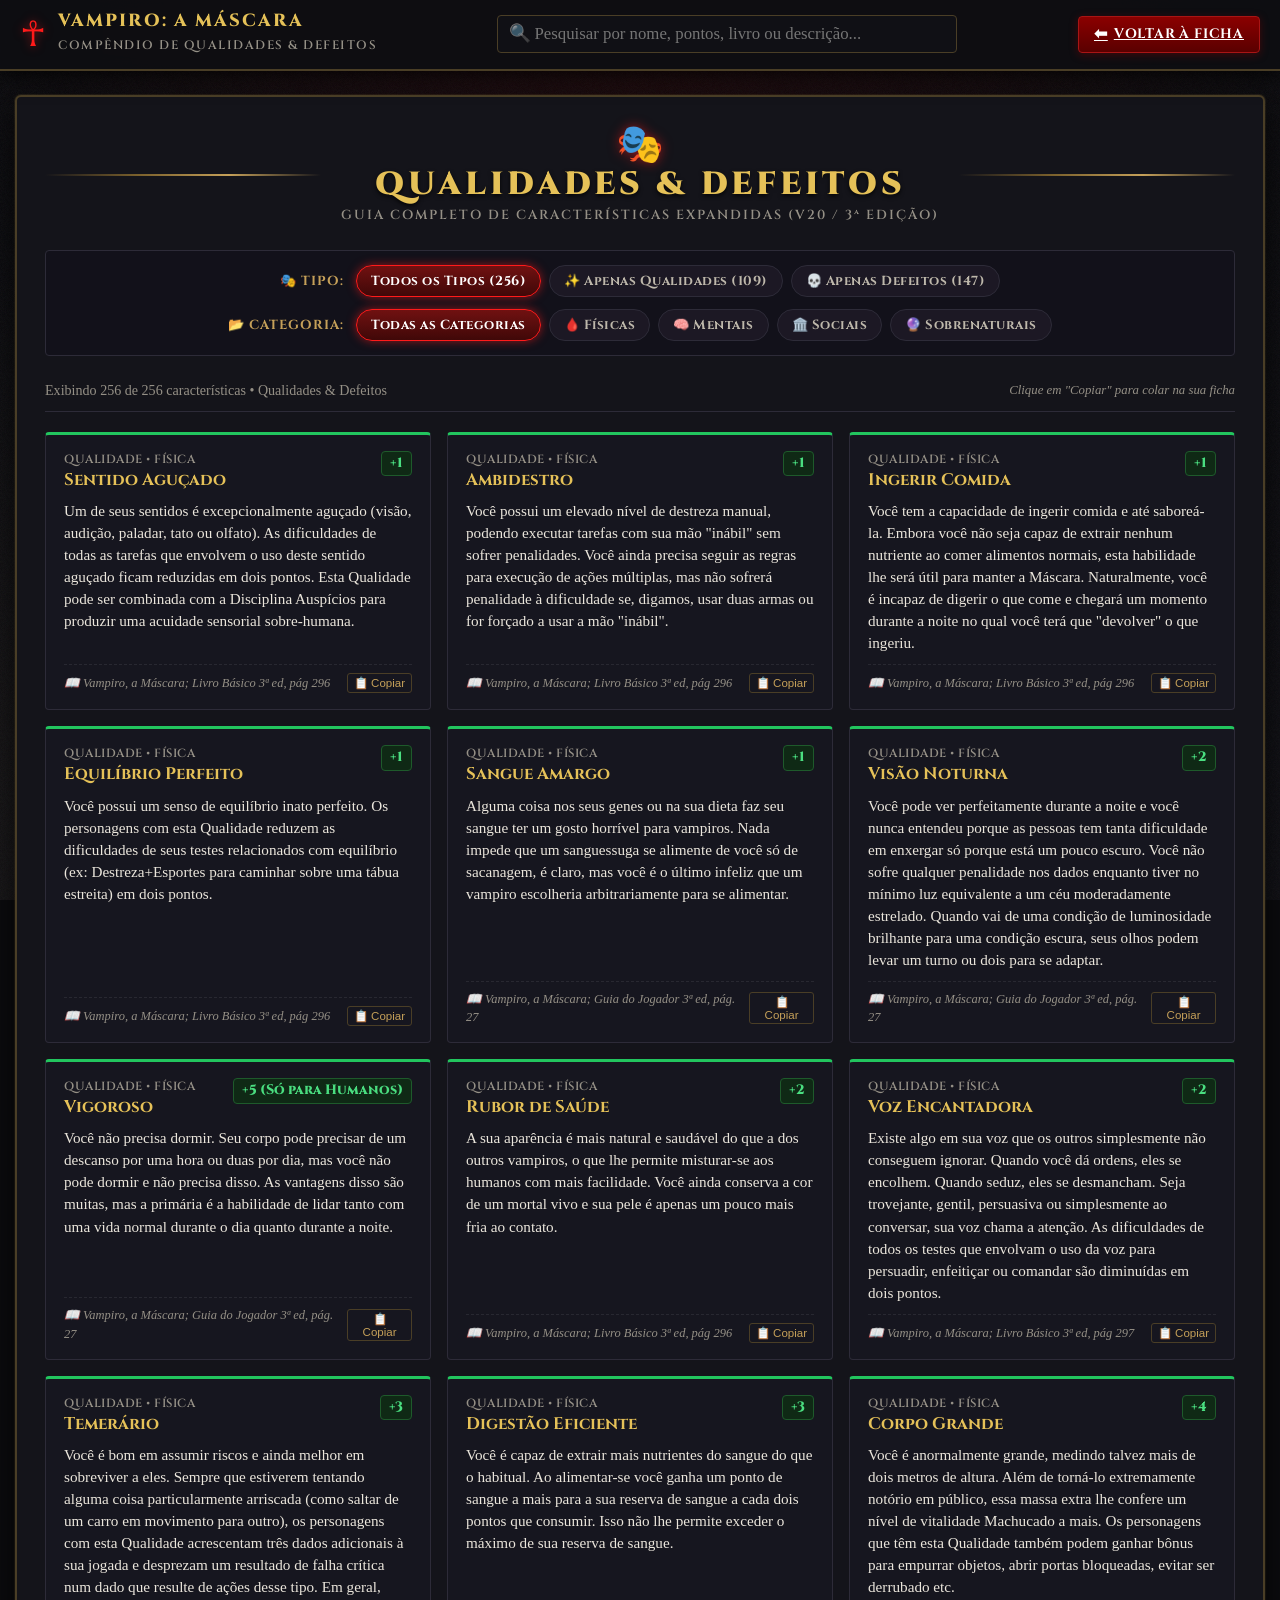
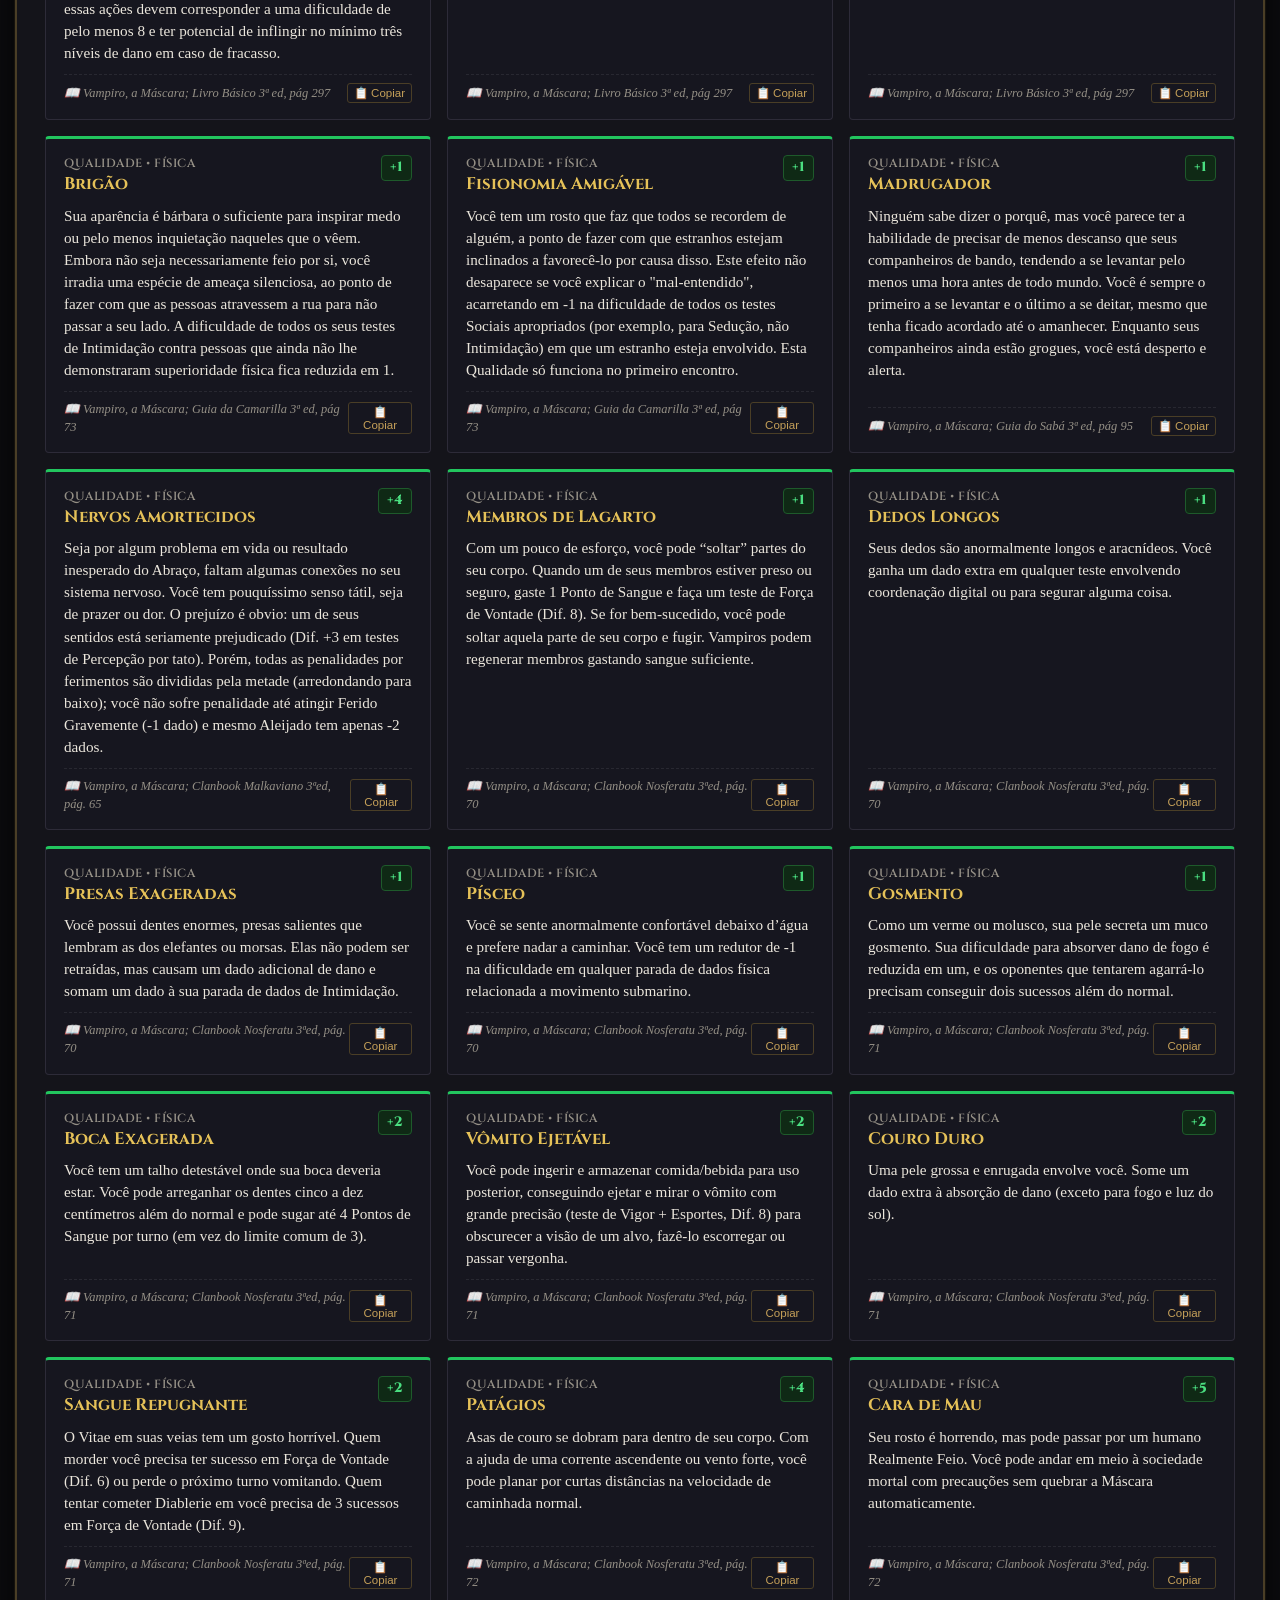
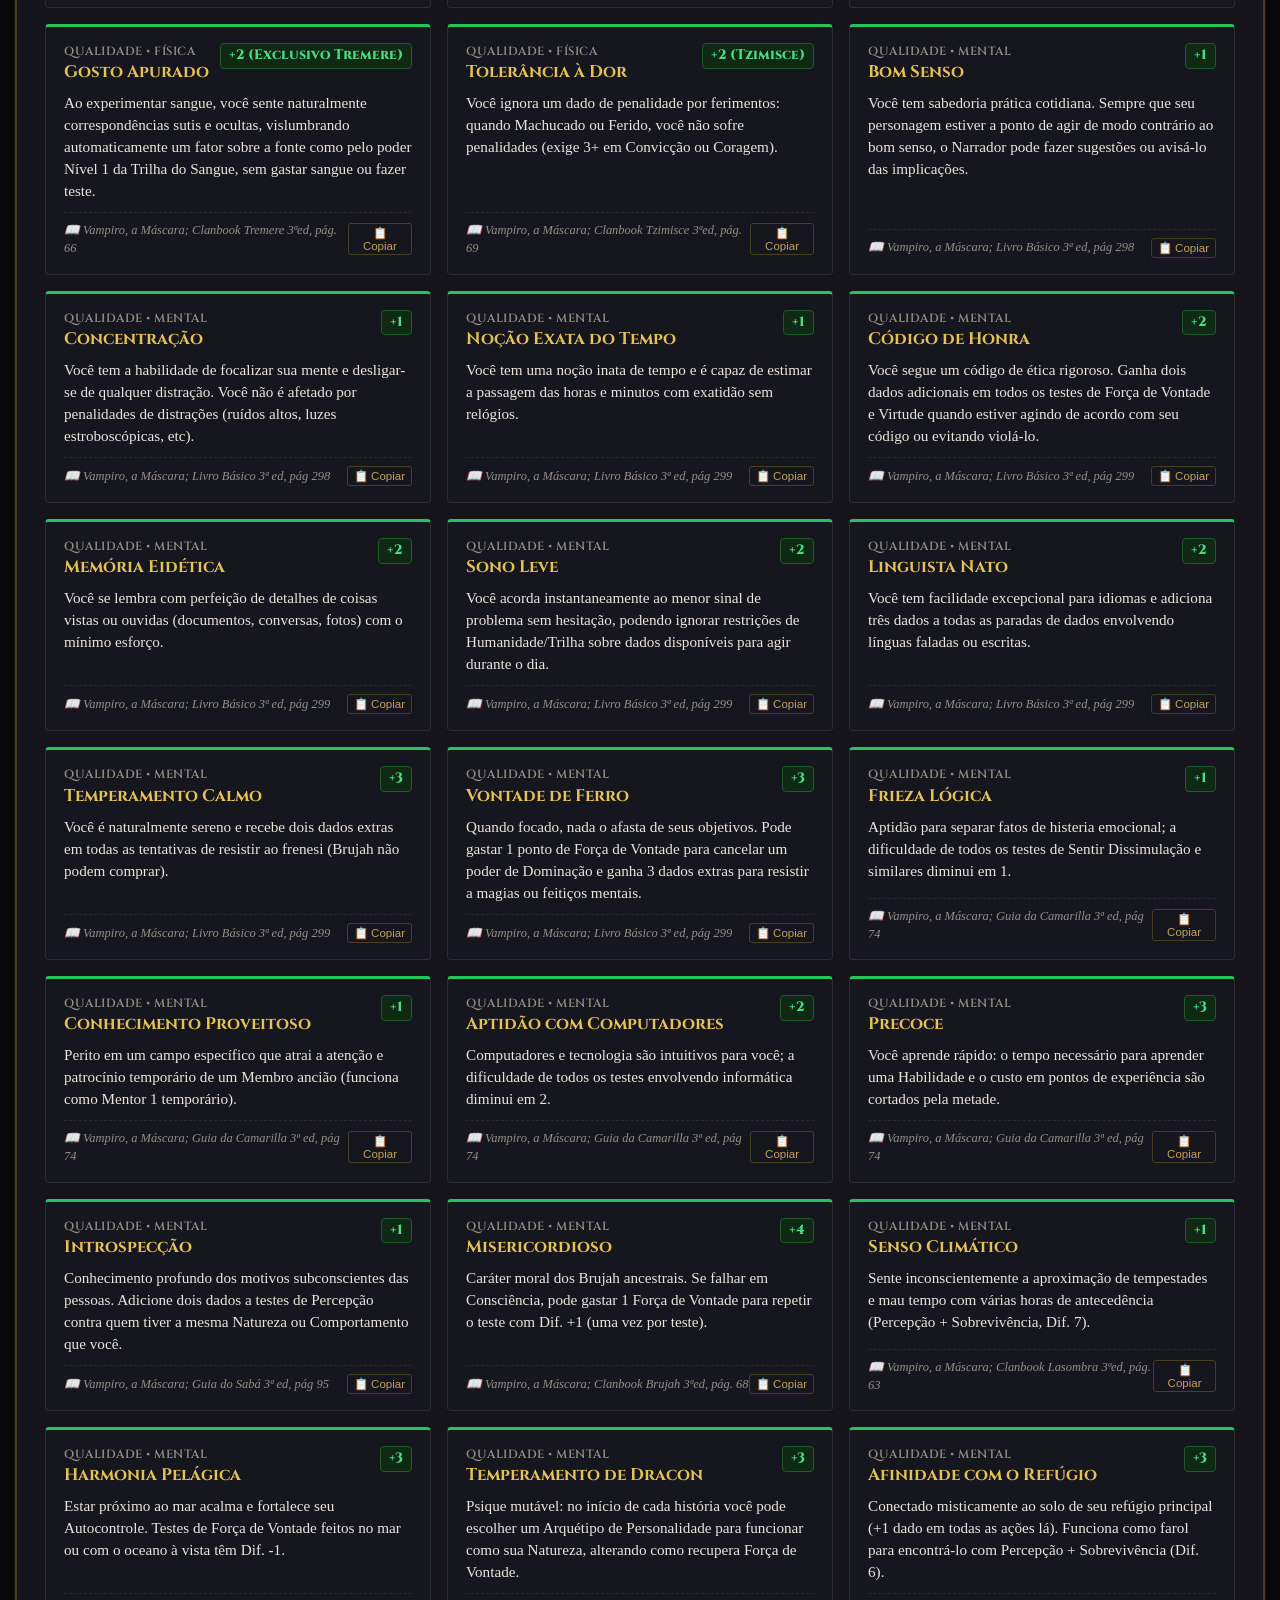
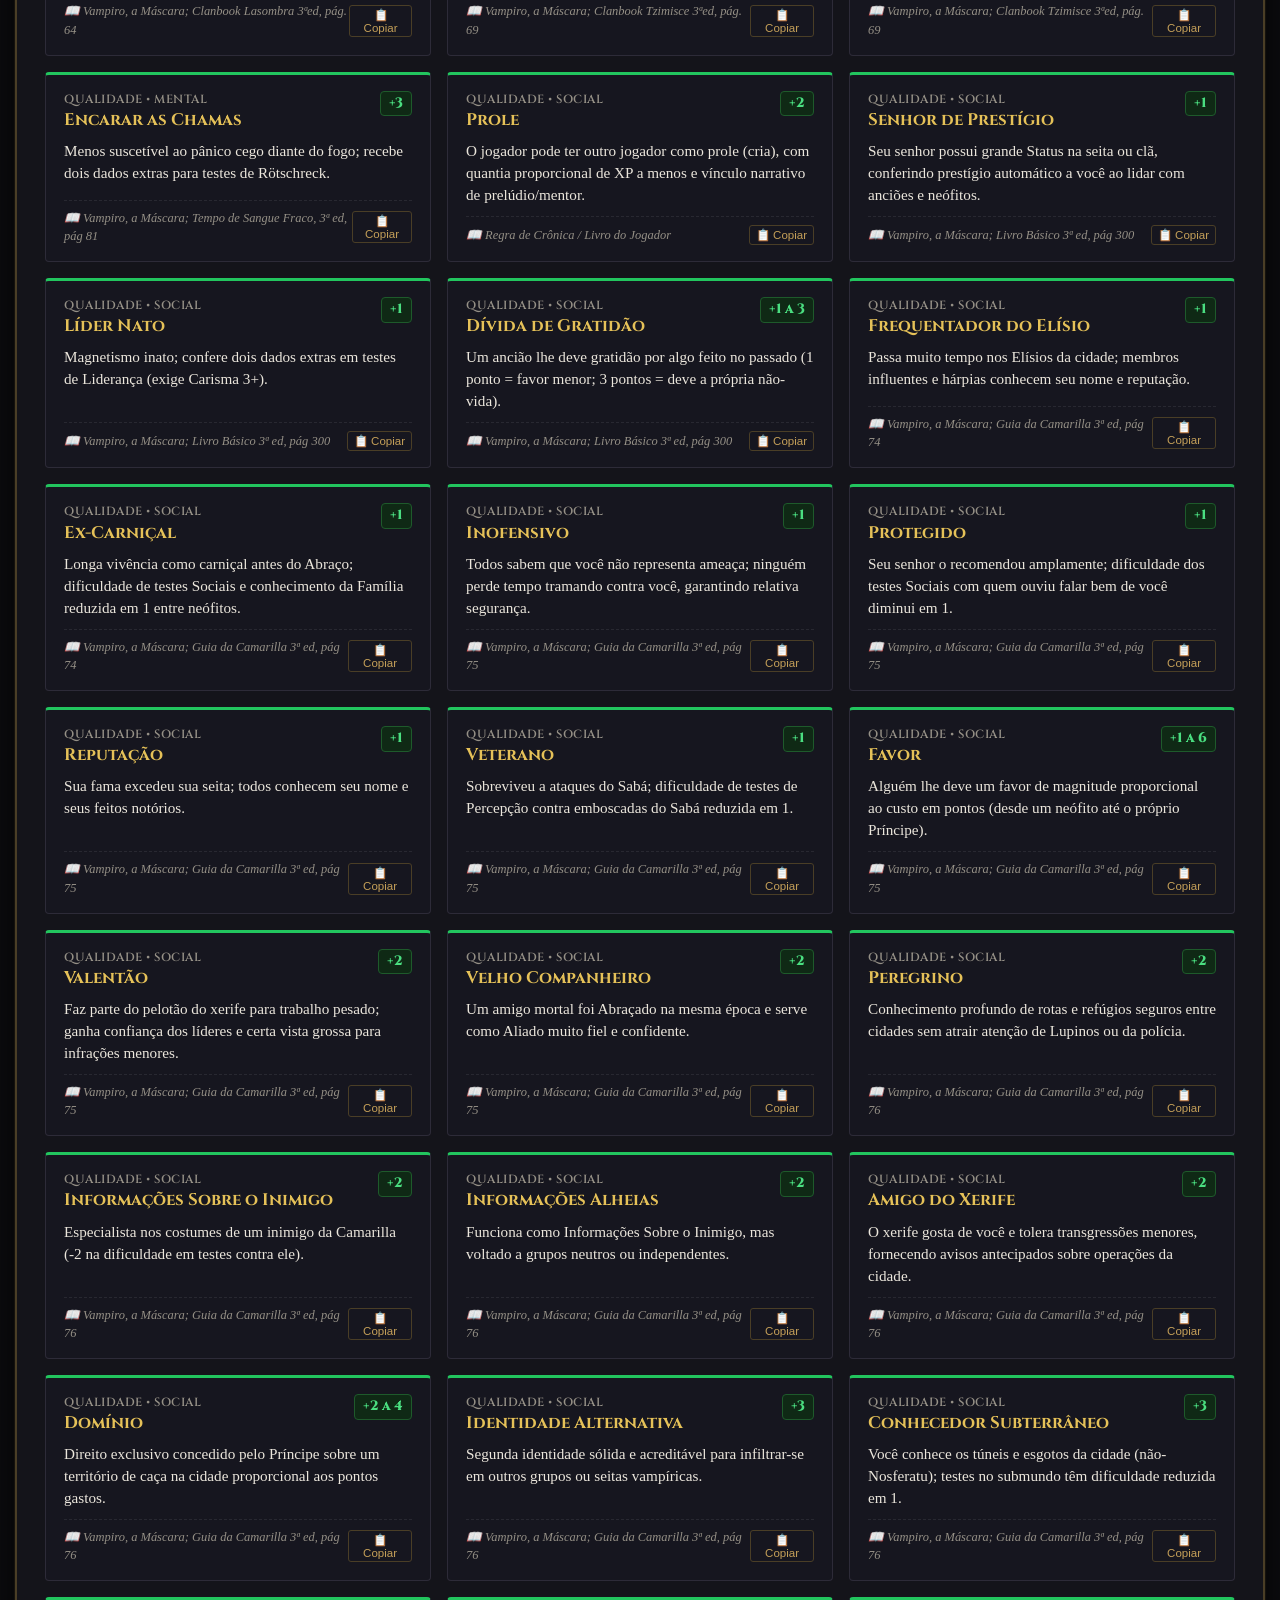
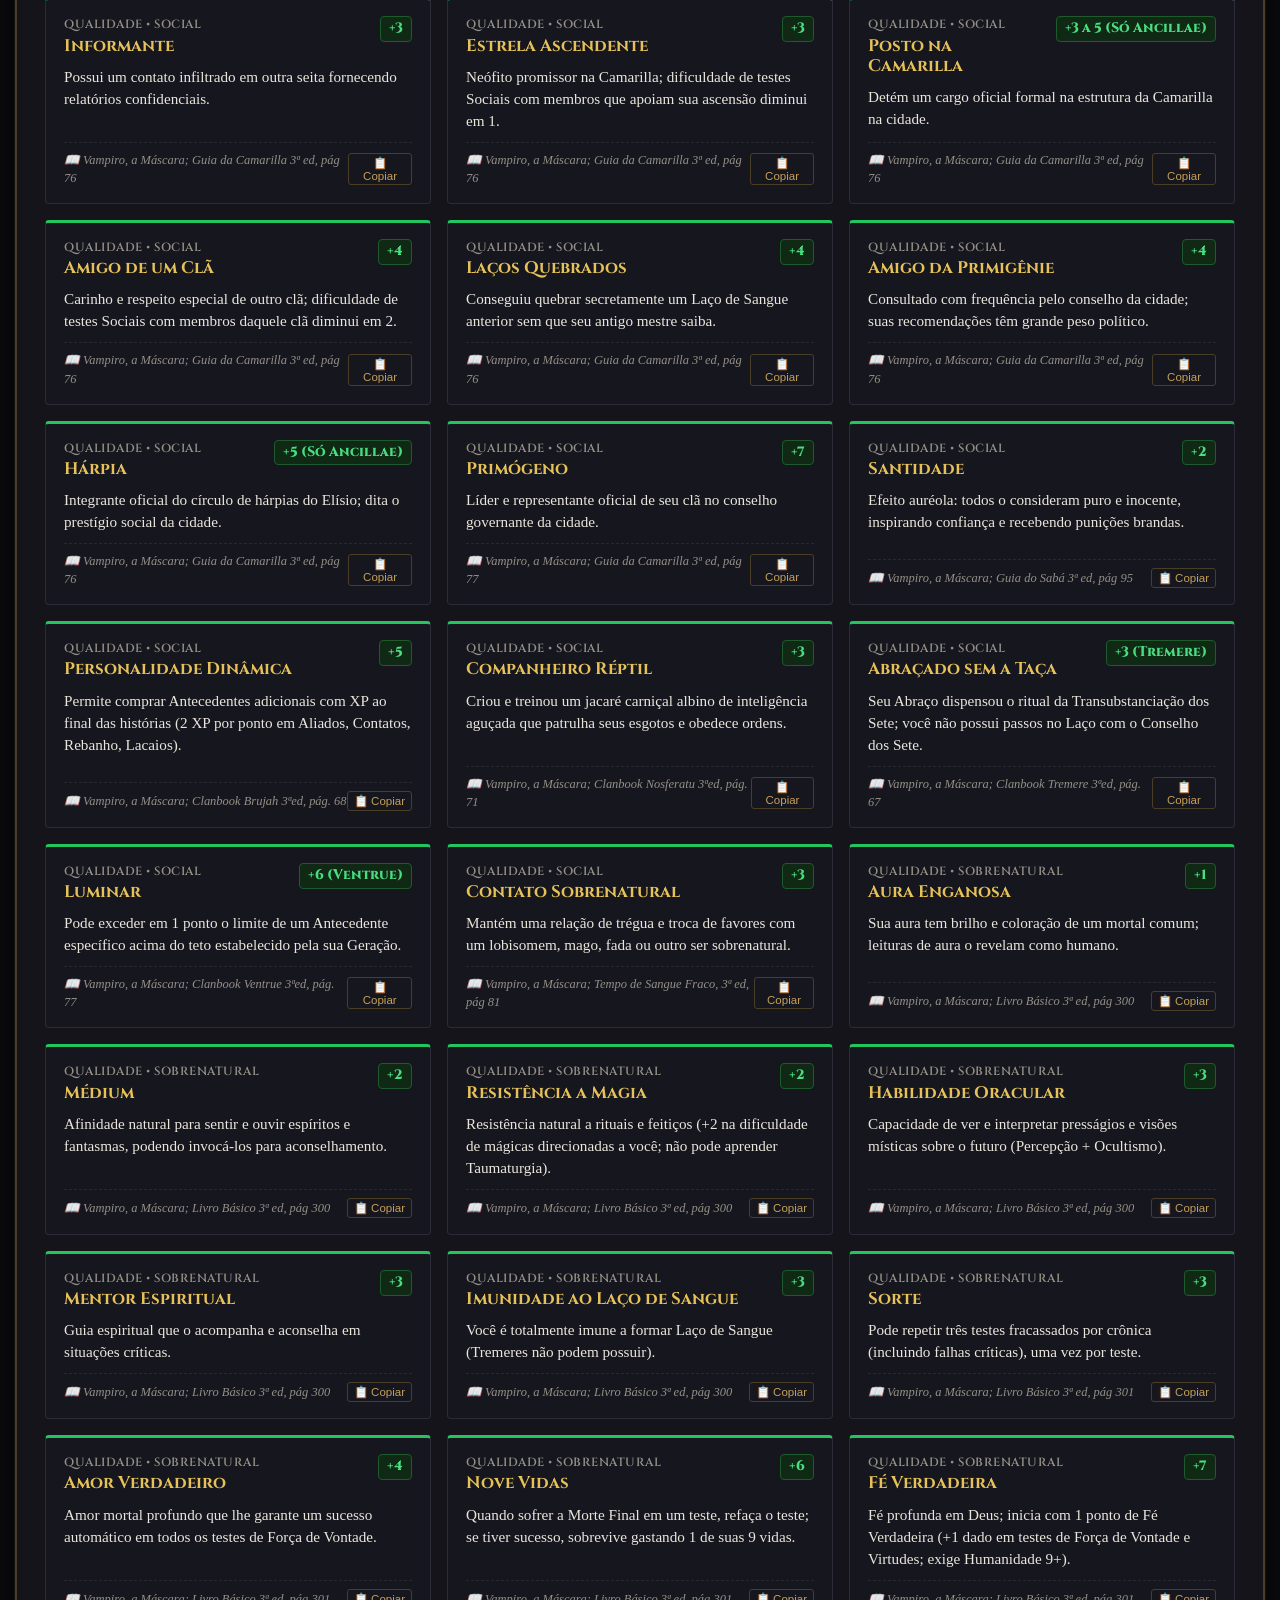
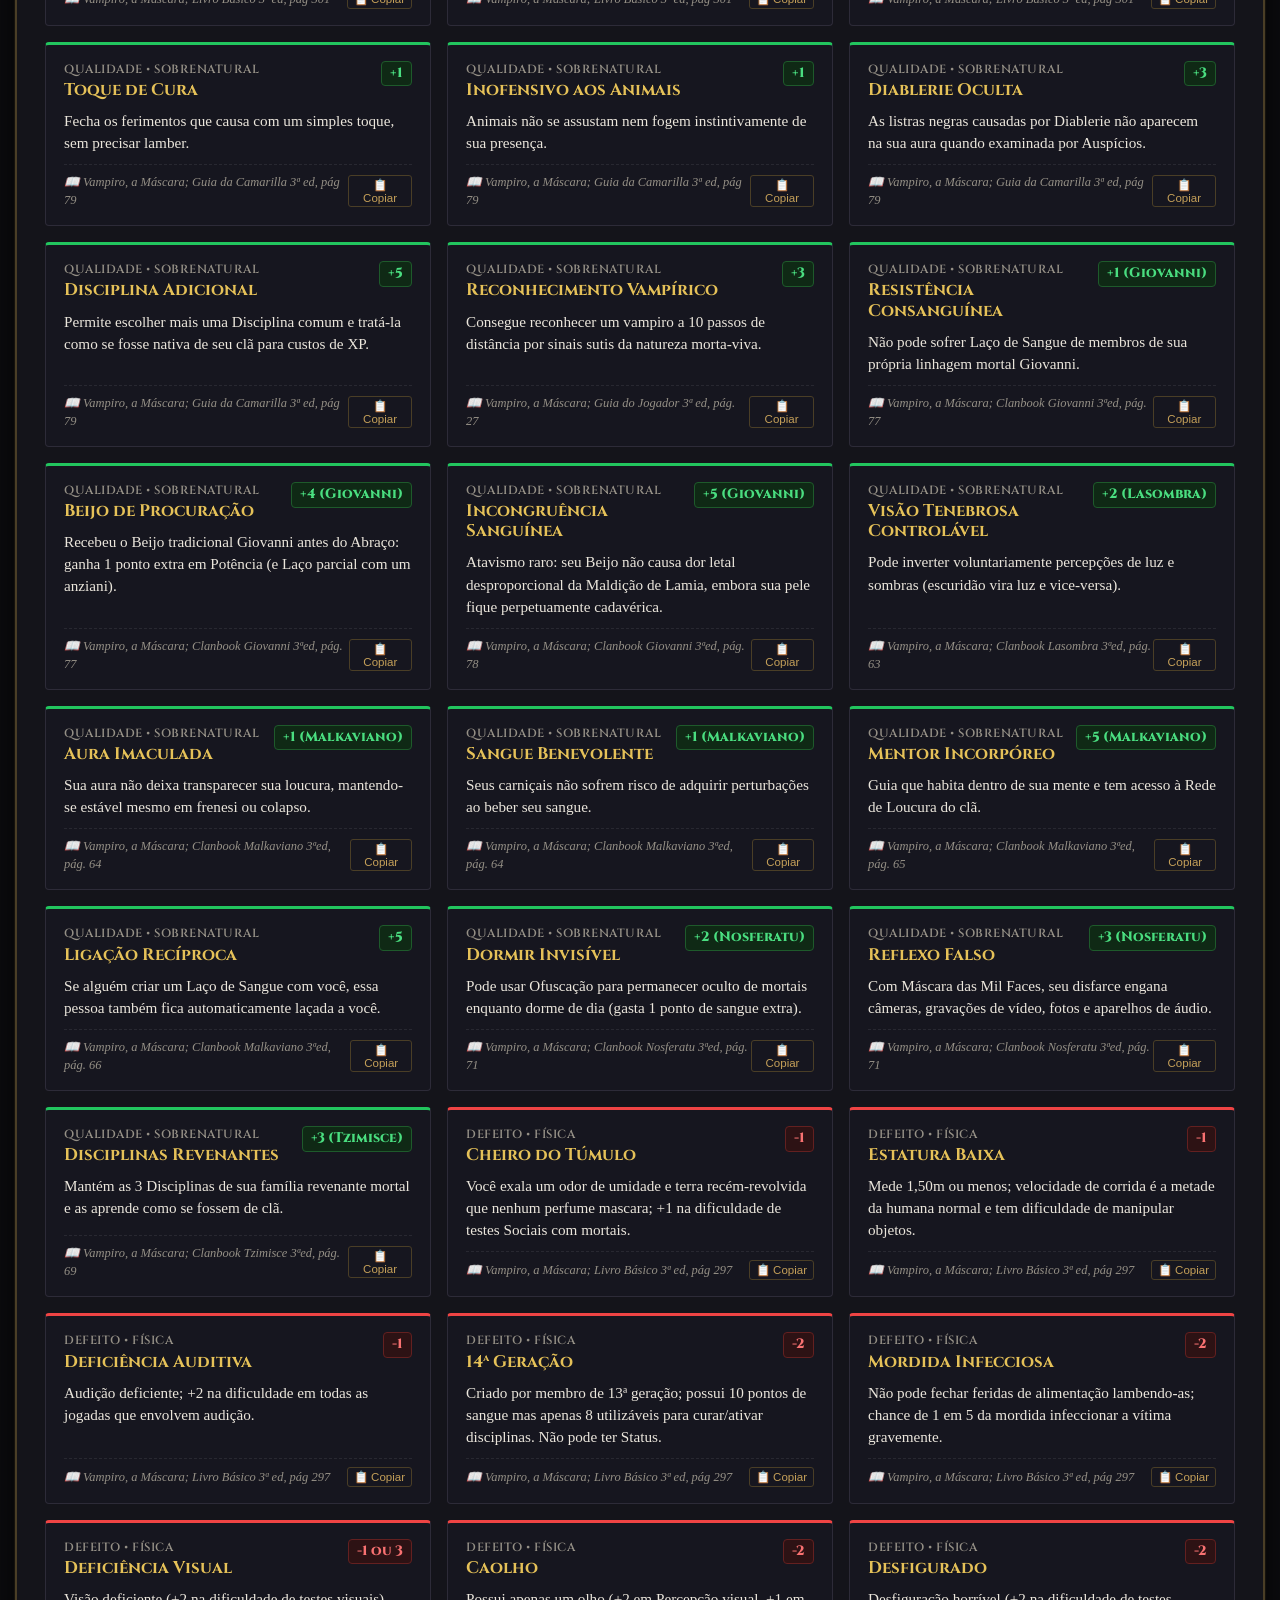
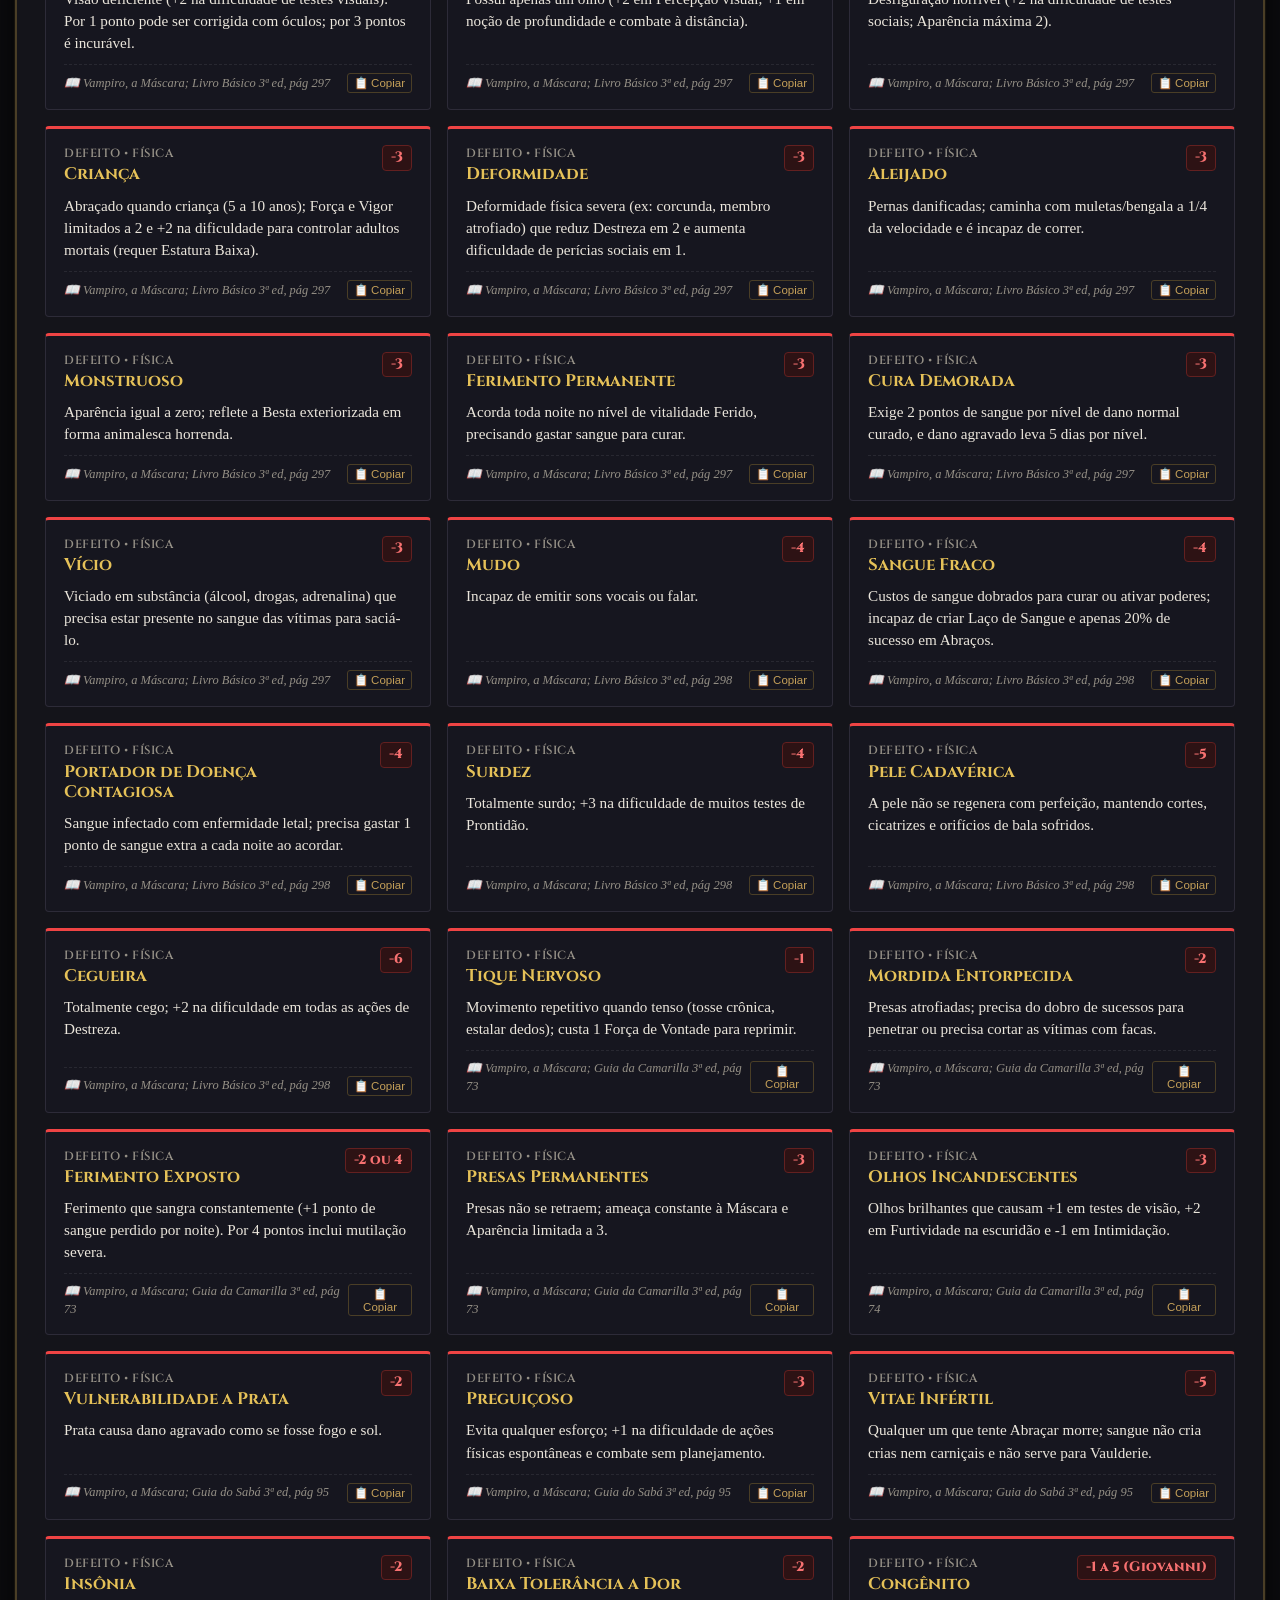
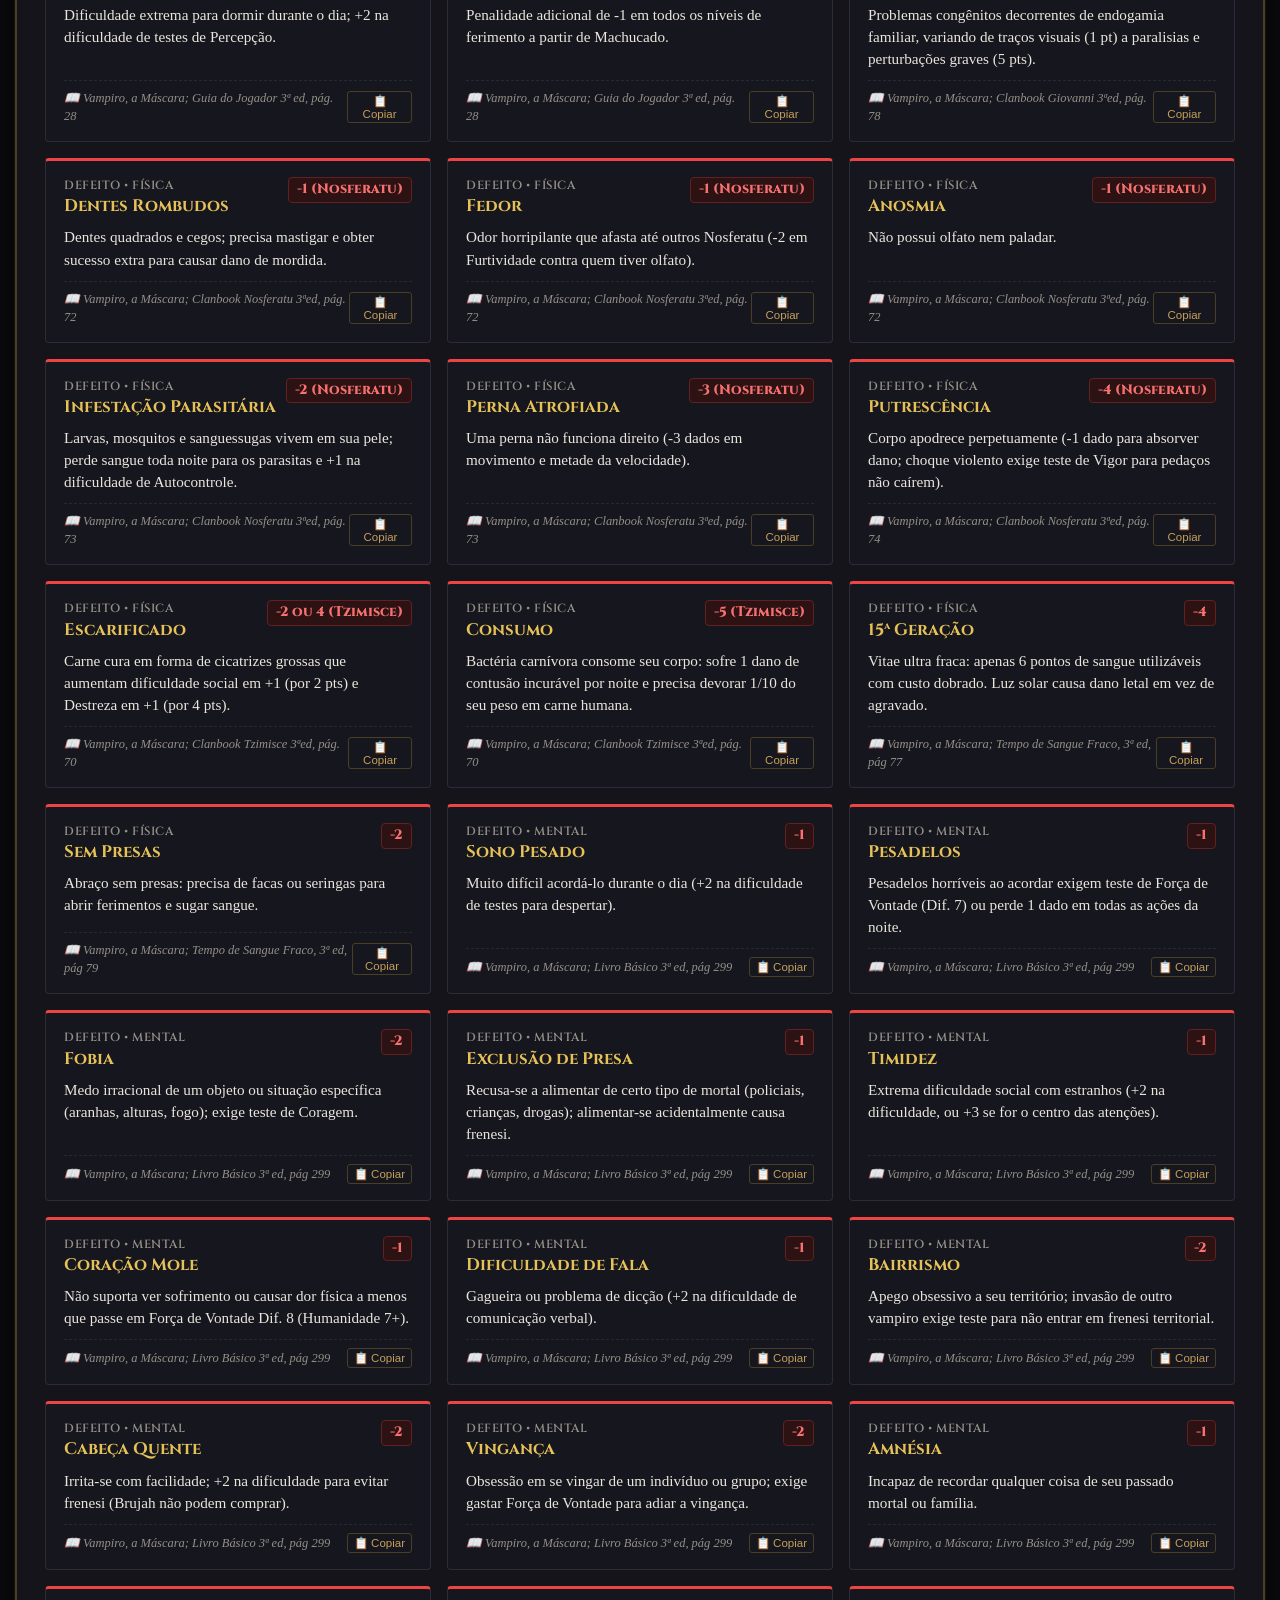
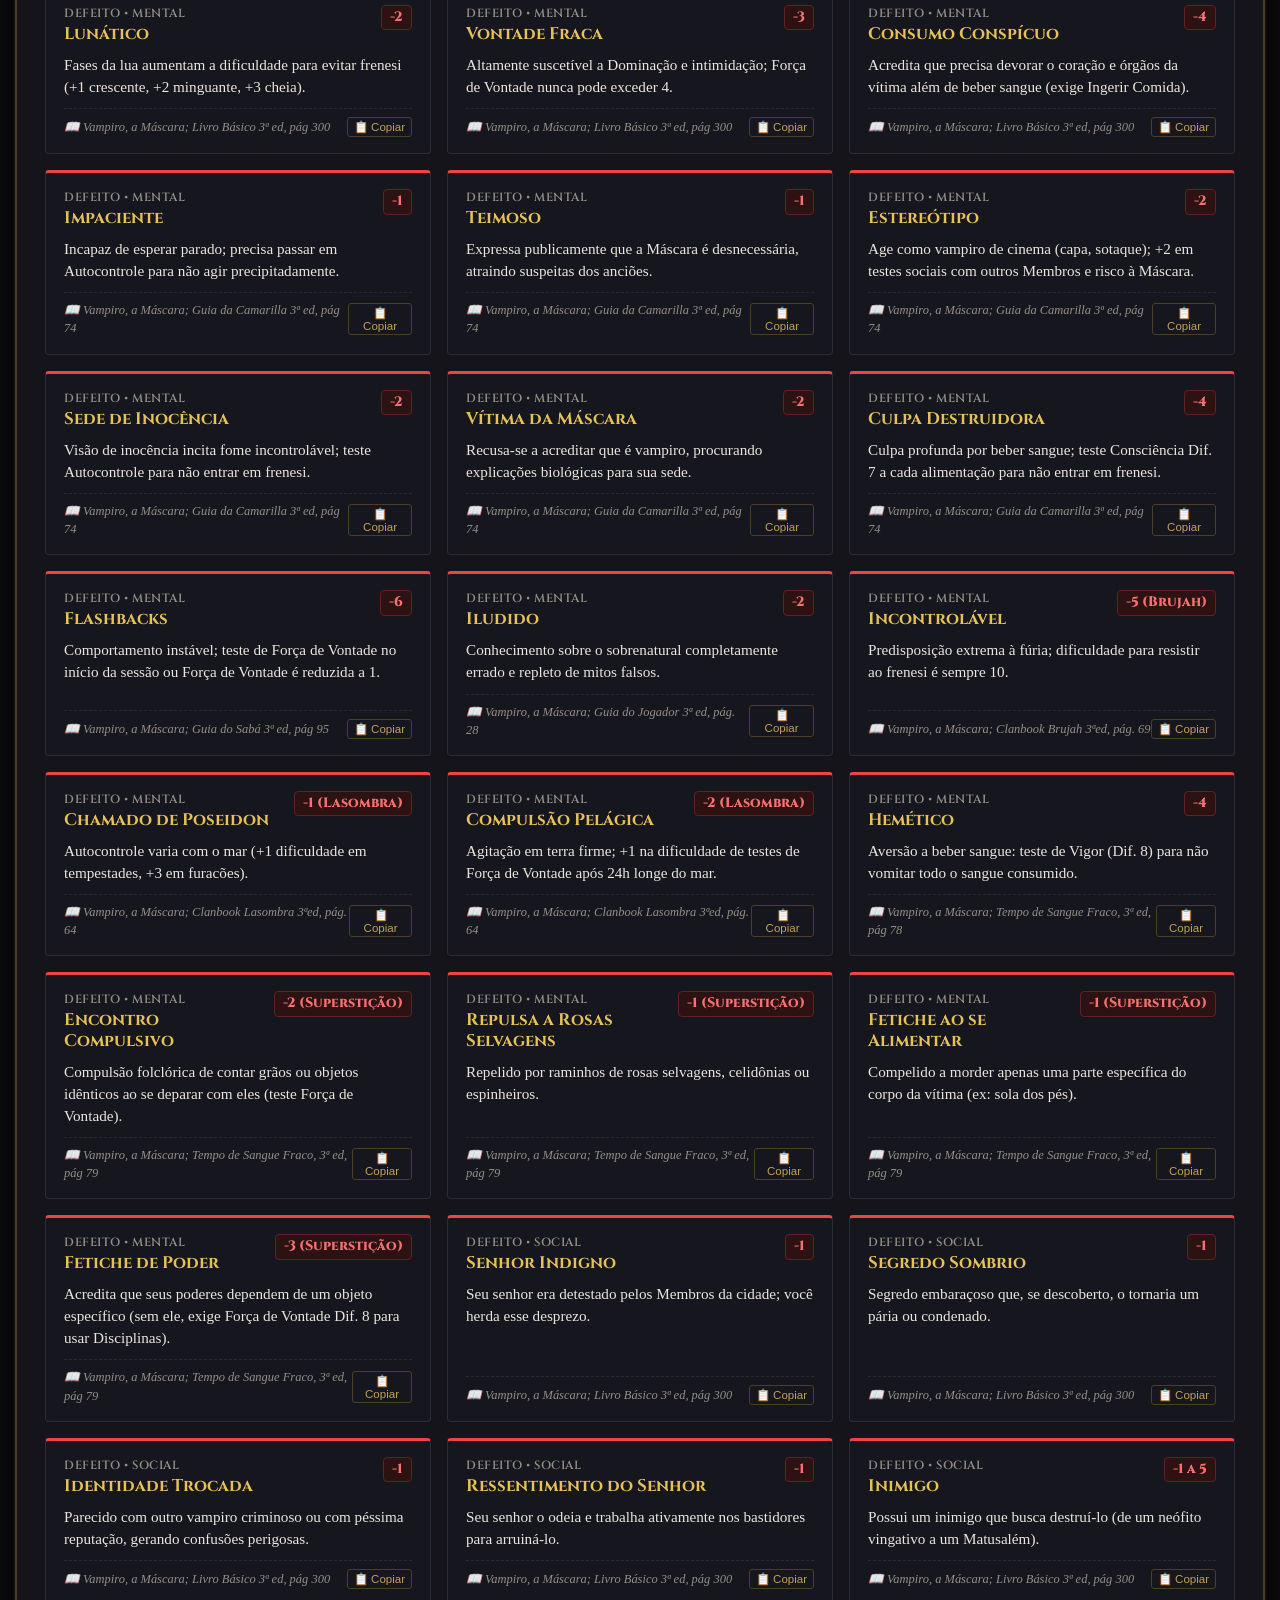
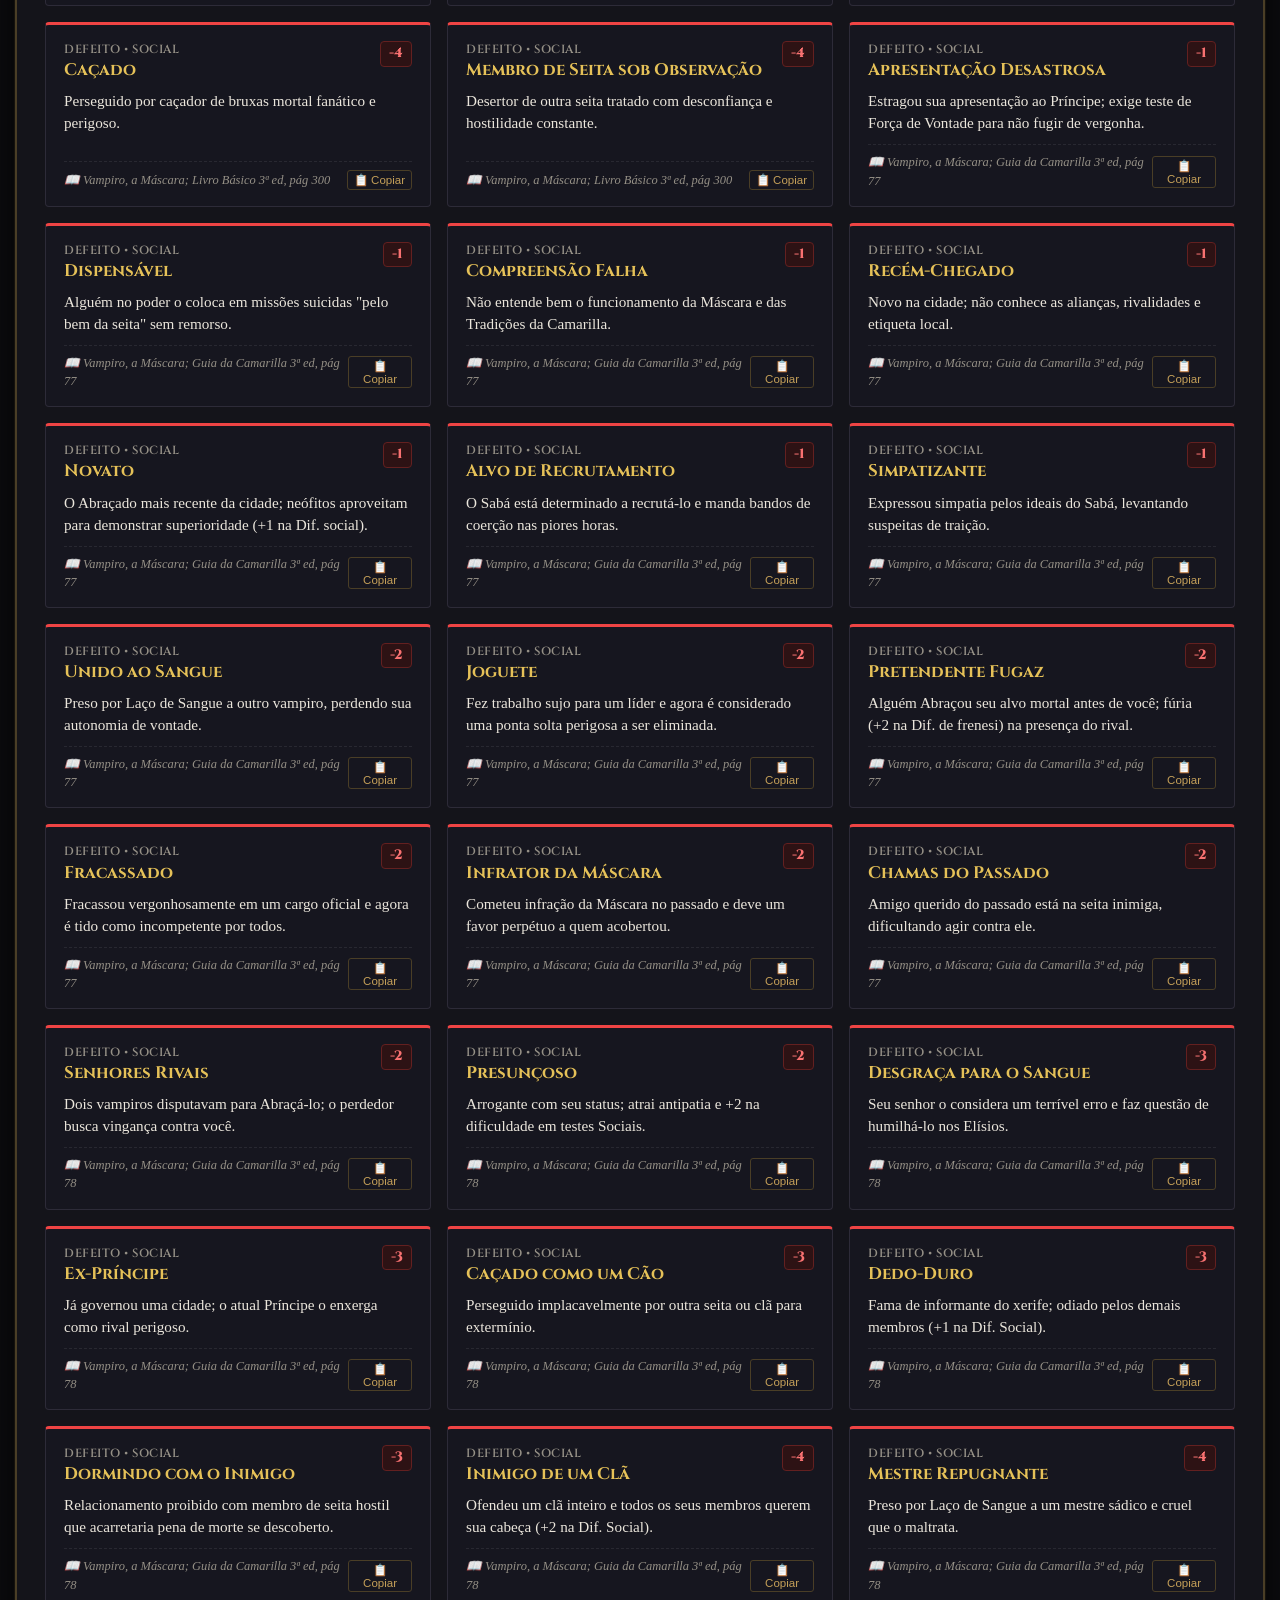
==== commit 53c35a32: "qualidades e defeitos aprimorado" ====
--- a/qualidades-defeitos.html
+++ b/qualidades-defeitos.html
@@ -65,12 +65,34 @@
       pointer-events: none;
       opacity: 0.6;
     }
-    .mf-filter-pills {
+    .mf-filter-section {
+      display: flex;
+      flex-direction: column;
+      gap: 12px;
+      align-items: center;
+      margin: 18px 0 24px 0;
+      background: #12111a;
+      border: 1px solid var(--border-subtle);
+      border-radius: var(--radius-sm);
+      padding: 14px 18px;
+    }
+    .mf-filter-group {
       display: flex;
       flex-wrap: wrap;
-      gap: 6px;
+      align-items: center;
       justify-content: center;
-      margin: 18px 0 26px 0;
+      gap: 8px;
+      width: 100%;
+    }
+    .mf-filter-label {
+      font-family: var(--font-header);
+      font-size: 0.82rem;
+      font-weight: 700;
+      color: var(--gold-base);
+      text-transform: uppercase;
+      letter-spacing: 1px;
+      margin-right: 4px;
+      white-space: nowrap;
     }
     .mf-pill {
       background: #1c1824;
@@ -97,6 +119,16 @@
       border-color: var(--crimson-bright);
       box-shadow: 0 0 10px var(--crimson-glow);
     }
+    .mf-pill-green.active {
+      background: linear-gradient(180deg, #165b27 0%, #0d3817 100%);
+      border-color: #22c55e;
+      box-shadow: 0 0 10px rgba(34, 197, 94, 0.4);
+    }
+    .mf-pill-red.active {
+      background: linear-gradient(180deg, #7a1515 0%, #4a0c0c 100%);
+      border-color: #ef4444;
+      box-shadow: 0 0 10px rgba(239, 68, 68, 0.4);
+    }
     .mf-stats-bar {
       display: flex;
       justify-content: space-between;
@@ -221,6 +253,7 @@
       .mf-grid { grid-template-columns: 1fr; }
       .mf-nav-bar { flex-direction: column; align-items: stretch; }
       .mf-search-box { max-width: 100%; }
+      .mf-filter-group { justify-content: flex-start; }
     }
   </style>
 </head>
@@ -261,15 +294,25 @@
         <div class="ornament-line"></div>
       </div>
 
-      <!-- FILTROS POR TIPO E CATEGORIA -->
-      <div class="mf-filter-pills" id="filter-pills-container">
-        <button type="button" class="mf-pill active" data-filter="all">Todos (<span id="count-all">0</span>)</button>
-        <button type="button" class="mf-pill" data-filter="qualidade">✨ Apenas Qualidades (<span id="count-qualidades">0</span>)</button>
-        <button type="button" class="mf-pill" data-filter="defeito">💀 Apenas Defeitos (<span id="count-defeitos">0</span>)</button>
-        <button type="button" class="mf-pill" data-filter="fisica">🩸 Físicas</button>
-        <button type="button" class="mf-pill" data-filter="mental">🧠 Mentais</button>
-        <button type="button" class="mf-pill" data-filter="social">🏛️ Sociais</button>
-        <button type="button" class="mf-pill" data-filter="sobrenatural">🔮 Sobrenaturais</button>
+      <!-- SEÇÃO DE FILTROS DUPLOS (TIPO + CATEGORIA COMBINÁVEIS) -->
+      <div class="mf-filter-section">
+        <!-- LINHA 1: TIPO (QUALIDADE OU DEFEITO) -->
+        <div class="mf-filter-group" id="filter-type-group">
+          <span class="mf-filter-label">🎭 Tipo:</span>
+          <button type="button" class="mf-pill active" data-type="all">Todos os Tipos (<span id="count-all">0</span>)</button>
+          <button type="button" class="mf-pill mf-pill-green" data-type="qualidade">✨ Apenas Qualidades (<span id="count-qualidades">0</span>)</button>
+          <button type="button" class="mf-pill mf-pill-red" data-type="defeito">💀 Apenas Defeitos (<span id="count-defeitos">0</span>)</button>
+        </div>
+
+        <!-- LINHA 2: CATEGORIA (FÍSICA, MENTAL, SOCIAL, SOBRENATURAL) -->
+        <div class="mf-filter-group" id="filter-category-group">
+          <span class="mf-filter-label">📂 Categoria:</span>
+          <button type="button" class="mf-pill active" data-category="all">Todas as Categorias</button>
+          <button type="button" class="mf-pill" data-category="fisica">🩸 Físicas</button>
+          <button type="button" class="mf-pill" data-category="mental">🧠 Mentais</button>
+          <button type="button" class="mf-pill" data-category="social">🏛️ Sociais</button>
+          <button type="button" class="mf-pill" data-category="sobrenatural">🔮 Sobrenaturais</button>
+        </div>
       </div>
 
       <div class="mf-stats-bar">
@@ -279,7 +322,7 @@
 
       <!-- GRID DE CARDS -->
       <div class="mf-grid" id="mf-cards-grid">
-        <!-- Itens inseridos dinamicamente pelo JavaScript com base no texto completo fornecido -->
+        <!-- Itens inseridos dinamicamente pelo JavaScript -->
       </div>
 
     </div>
@@ -287,13 +330,15 @@
 
   <script src="qualidades-defeitos-data.js"></script>
   <script>
-    // Inicialização e renderização dinâmica
+    // Inicialização e renderização dinâmica com filtros combináveis
     const grid = document.getElementById('mf-cards-grid');
     const searchInput = document.getElementById('mf-search-input');
-    const pills = document.querySelectorAll('.mf-pill');
+    const typePills = document.querySelectorAll('#filter-type-group .mf-pill');
+    const categoryPills = document.querySelectorAll('#filter-category-group .mf-pill');
     const resultsCountDisplay = document.getElementById('results-count-display');
 
-    let currentFilter = 'all';
+    let currentType = 'all';         // 'all', 'qualidade', 'defeito'
+    let currentCategory = 'all';     // 'all', 'fisica', 'mental', 'social', 'sobrenatural'
     let searchQuery = '';
 
     // Contadores
@@ -306,15 +351,13 @@
       const q = searchQuery.toLowerCase().trim();
 
       const filtered = MERITS_FLAWS_DATA.filter(item => {
-        // Filtro por categoria / tipo
-        if (currentFilter === 'qualidade' && item.type !== 'qualidade') return false;
-        if (currentFilter === 'defeito' && item.type !== 'defeito') return false;
-        if (currentFilter === 'fisica' && item.category !== 'fisica') return false;
-        if (currentFilter === 'mental' && item.category !== 'mental') return false;
-        if (currentFilter === 'social' && item.category !== 'social') return false;
-        if (currentFilter === 'sobrenatural' && item.category !== 'sobrenatural') return false;
-
-        // Filtro por texto
+        // 1. Filtro por Tipo (Qualidade / Defeito)
+        if (currentType !== 'all' && item.type !== currentType) return false;
+
+        // 2. Filtro por Categoria (Física, Mental, Social, Sobrenatural)
+        if (currentCategory !== 'all' && item.category !== currentCategory) return false;
+
+        // 3. Filtro por Busca em Texto
         if (q) {
           const matchText = `${item.name} ${item.points} ${item.category} ${item.type} ${item.desc} ${item.source}`.toLowerCase();
           if (!matchText.includes(q)) return false;
@@ -323,10 +366,13 @@
         return true;
       });
 
-      resultsCountDisplay.textContent = `Exibindo ${filtered.length} de ${MERITS_FLAWS_DATA.length} características`;
+      // Formatação do texto do status de resultados
+      let typeLabel = currentType === 'qualidade' ? 'Qualidades' : (currentType === 'defeito' ? 'Defeitos' : 'Qualidades & Defeitos');
+      let catLabel = currentCategory === 'all' ? '' : ` (${currentCategory.charAt(0).toUpperCase() + currentCategory.slice(1)}s)`;
+      resultsCountDisplay.textContent = `Exibindo ${filtered.length} de ${MERITS_FLAWS_DATA.length} características • ${typeLabel}${catLabel}`;
 
       if (filtered.length === 0) {
-        grid.innerHTML = `<div class="mf-no-results">Nenhuma qualidade ou defeito encontrado para "<strong>${searchQuery}</strong>".</div>`;
+        grid.innerHTML = `<div class="mf-no-results">Nenhum resultado encontrado para os filtros selecionados (${typeLabel}${catLabel}${q ? ' com busca "' + searchQuery + '"' : ''}).</div>`;
         return;
       }
 
@@ -334,20 +380,20 @@
         const card = document.createElement('div');
         card.className = `mf-card type-${item.type}`;
 
-        const categoryLabel = {
+        const categoryName = {
           fisica: 'Física',
           mental: 'Mental',
           social: 'Social',
           sobrenatural: 'Sobrenatural'
         }[item.category] || item.category;
 
-        const typeLabel = item.type === 'qualidade' ? 'Qualidade' : 'Defeito';
+        const itemType = item.type === 'qualidade' ? 'Qualidade' : 'Defeito';
         const pointsBadge = item.type === 'qualidade' ? `+${item.points}` : `-${item.points}`;
 
         card.innerHTML = `
           <div class="mf-card-top">
             <div class="mf-card-title-group">
-              <span class="mf-card-category-tag">${typeLabel} • ${categoryLabel}</span>
+              <span class="mf-card-category-tag">${itemType} • ${categoryName}</span>
               <h3 class="mf-card-title">${item.name}</h3>
             </div>
             <span class="mf-card-points">${pointsBadge}</span>
@@ -381,11 +427,22 @@
       renderCards();
     });
 
-    pills.forEach(pill => {
+    // Eventos do Grupo de Tipos (Qualidades / Defeitos)
+    typePills.forEach(pill => {
       pill.addEventListener('click', () => {
-        pills.forEach(p => p.classList.remove('active'));
+        typePills.forEach(p => p.classList.remove('active'));
         pill.classList.add('active');
-        currentFilter = pill.getAttribute('data-filter');
+        currentType = pill.getAttribute('data-type');
+        renderCards();
+      });
+    });
+
+    // Eventos do Grupo de Categorias (Física, Mental, Social, Sobrenatural)
+    categoryPills.forEach(pill => {
+      pill.addEventListener('click', () => {
+        categoryPills.forEach(p => p.classList.remove('active'));
+        pill.classList.add('active');
+        currentCategory = pill.getAttribute('data-category');
         renderCards();
       });
     });
